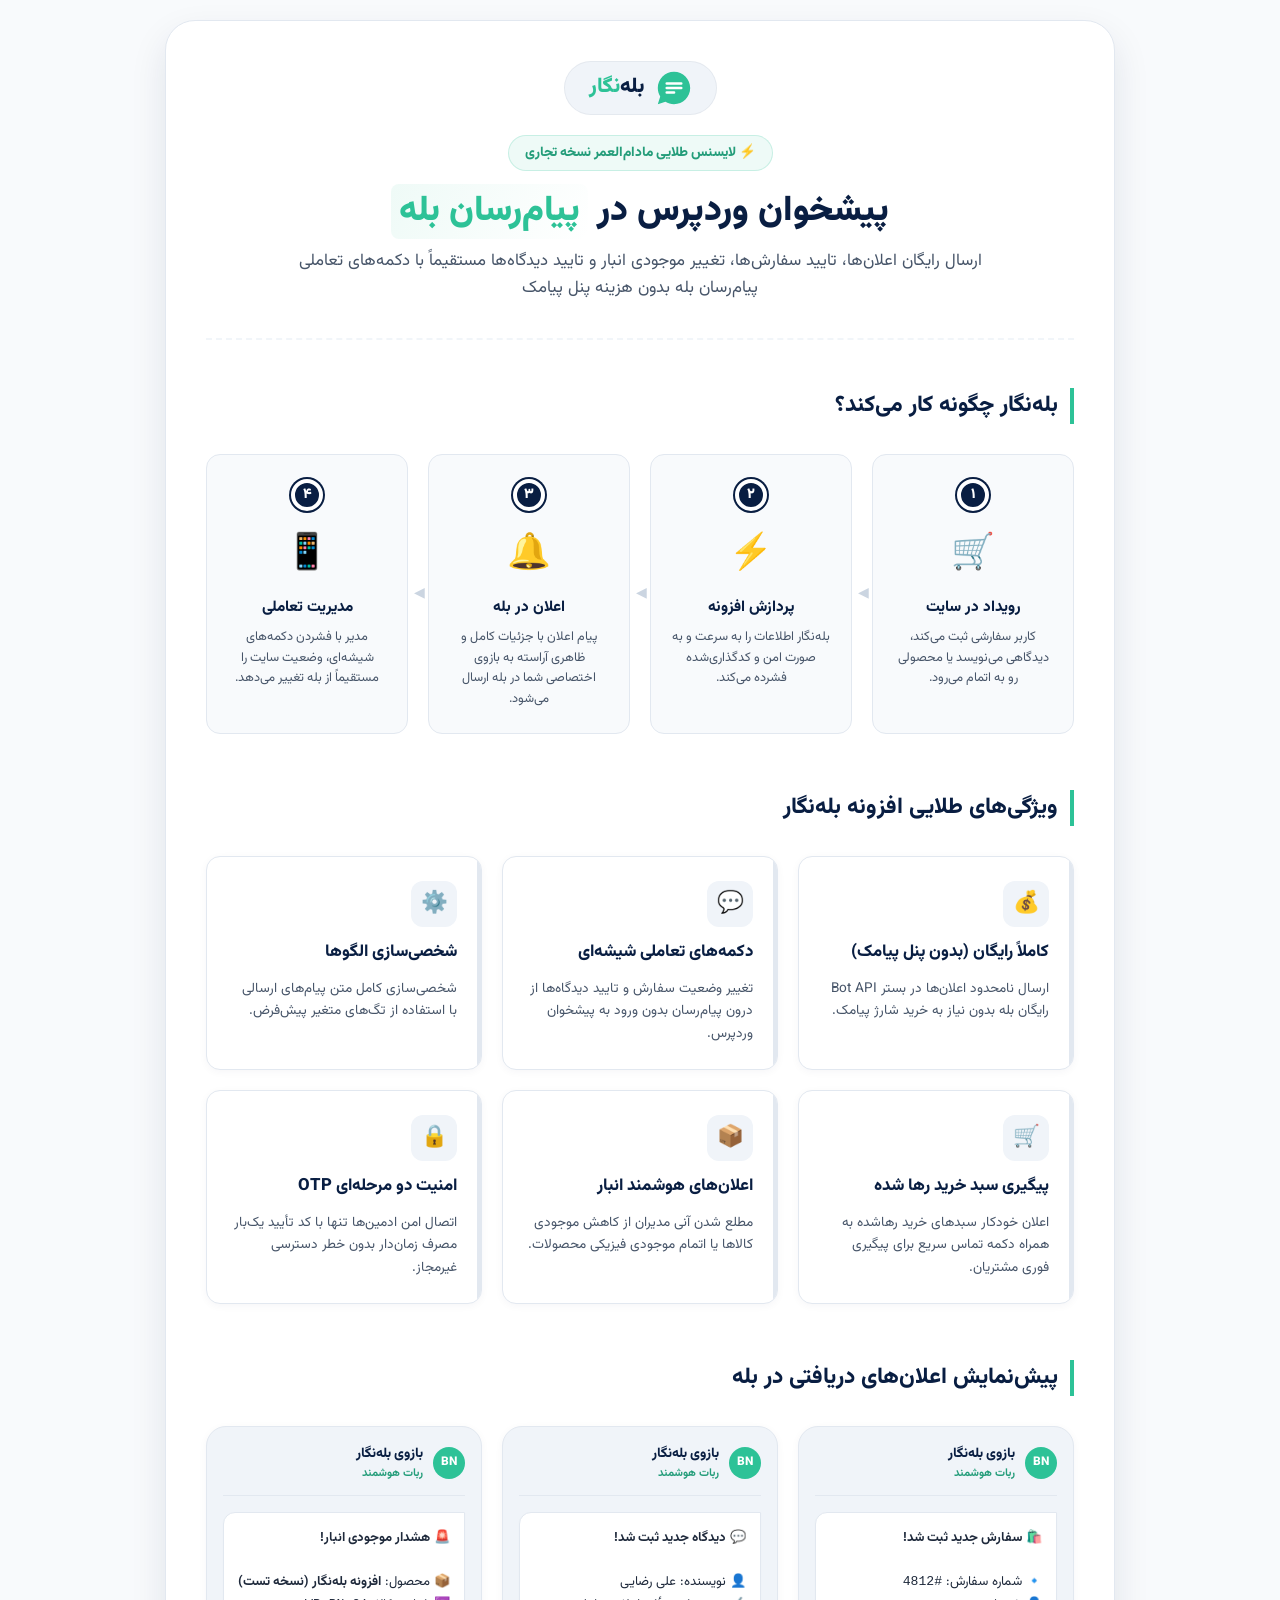
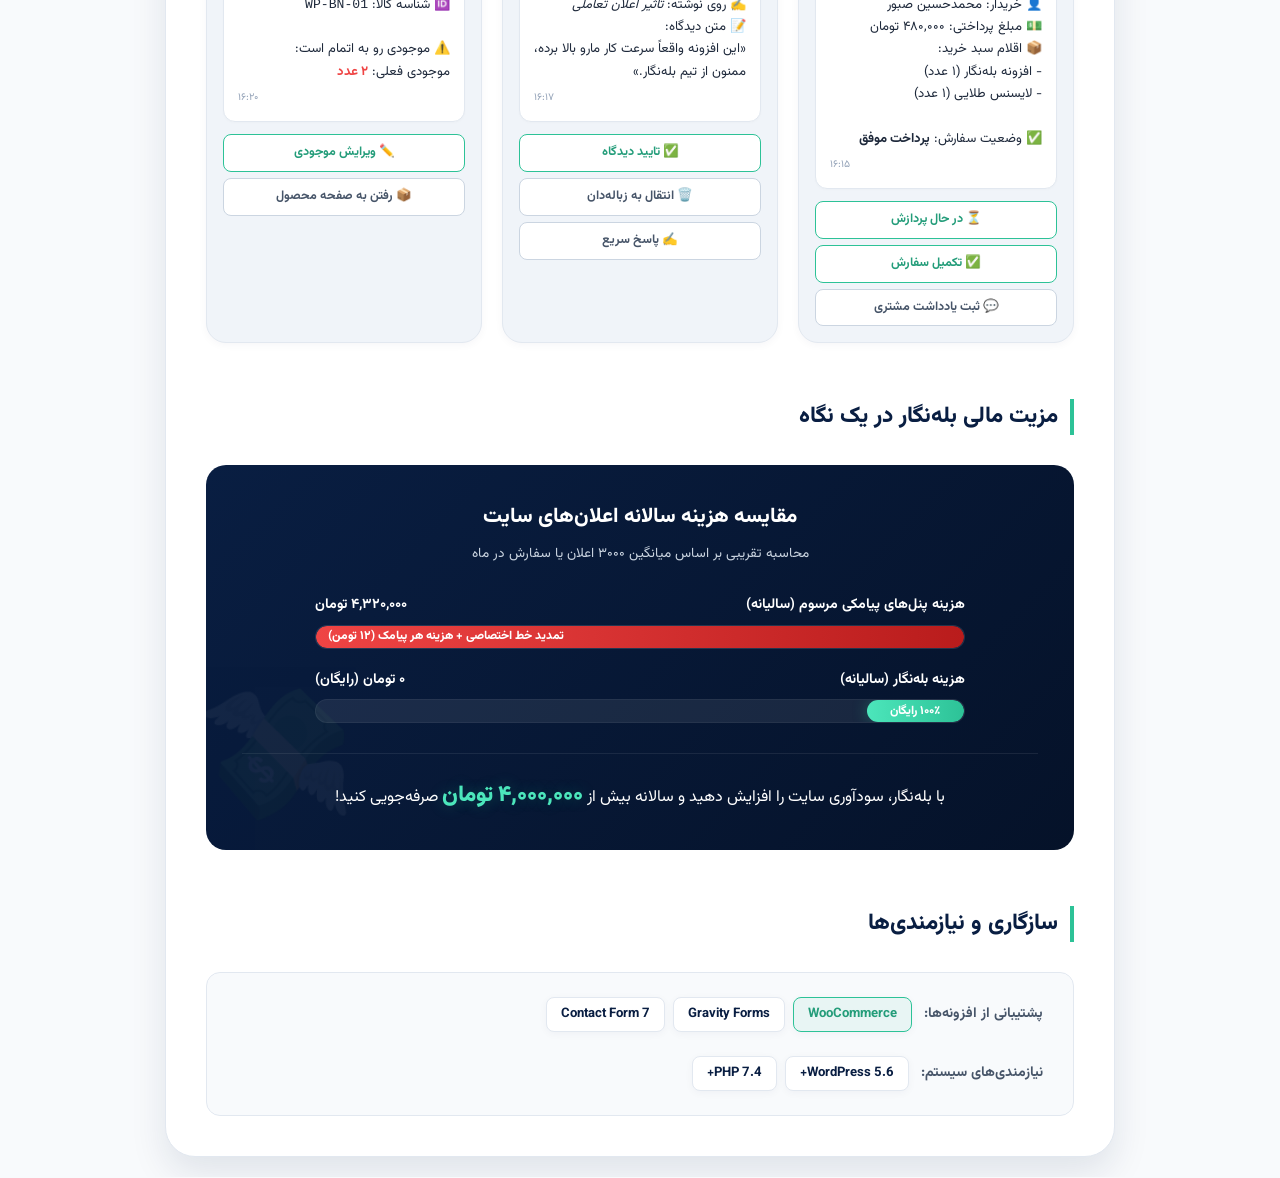
==== infographic.html @ 5a1cfa9d "feat: add self-contained infographic page for baleNegar product description" ====
<!DOCTYPE html>
<html lang="fa" dir="rtl">
<head>
  <meta charset="UTF-8">
  <meta name="viewport" content="width=device-width, initial-scale=1.0">
  <title>اینفوگرافیک بله‌نگار | افزونه مدیریت وردپرس در پیام‌رسان بله</title>
  <link href="https://fonts.googleapis.com/css2?family=Vazirmatn:wght@300;400;500;700;800;900&display=swap" rel="stylesheet">
  
  <style>
    /* --- DESIGN SYSTEM & TOKENS --- */
    :root {
      --bale-green: #2DC297;
      --bale-green-dark: #249d7a;
      --bale-green-light: #4ce6bb;
      --bale-green-bg: rgba(45, 194, 151, 0.08);
      --bale-green-glow: rgba(45, 194, 151, 0.35);
      --wp-navy: #091E42;
      --wp-navy-dark: #051229;
      --wp-navy-bg: #f0f4f9;
      --white: #ffffff;
      --gray-50: #f8fafc;
      --gray-100: #f1f5f9;
      --gray-200: #e2e8f0;
      --gray-300: #cbd5e1;
      --gray-600: #475569;
      --gray-800: #1e293b;
      
      --radius-sm: 8px;
      --radius-md: 14px;
      --radius-lg: 20px;
      --radius-xl: 30px;
      
      --shadow-sm: 0 2px 8px rgba(9, 30, 66, 0.04);
      --shadow-md: 0 8px 24px rgba(9, 30, 66, 0.06);
      --shadow-lg: 0 16px 36px rgba(9, 30, 66, 0.1);
      
      --transition-normal: 0.25s ease;
    }

    /* --- GLOBAL STYLES --- */
    * {
      box-sizing: border-box;
      margin: 0;
      padding: 0;
    }

    body {
      font-family: 'Vazirmatn', sans-serif;
      background-color: var(--gray-50);
      color: var(--gray-800);
      line-height: 1.6;
      padding: 20px;
      direction: rtl;
    }

    .infographic-wrapper {
      max-width: 950px;
      margin: 0 auto;
      background-color: var(--white);
      border-radius: var(--radius-xl);
      border: 1px solid var(--gray-200);
      box-shadow: var(--shadow-lg);
      overflow: hidden;
      padding: 40px;
    }

    /* --- HEADER SECTION --- */
    .info-header {
      text-align: center;
      margin-bottom: 48px;
      border-bottom: 2px dashed var(--gray-100);
      padding-bottom: 36px;
      position: relative;
    }

    .logo-container {
      display: inline-flex;
      align-items: center;
      gap: 12px;
      background-color: var(--wp-navy-bg);
      padding: 8px 24px;
      border-radius: 100px;
      border: 1px solid rgba(9, 30, 66, 0.05);
      margin-bottom: 20px;
    }

    .logo-icon {
      width: 36px;
      height: 36px;
    }

    .logo-text {
      font-size: 1.3rem;
      font-weight: 900;
      color: var(--wp-navy);
    }

    .logo-text span {
      color: var(--bale-green);
    }

    .badge-capsule {
      display: inline-flex;
      align-items: center;
      gap: 6px;
      background: var(--bale-green-bg);
      border: 1px solid rgba(45, 194, 151, 0.2);
      color: var(--bale-green-dark);
      font-size: 0.85rem;
      font-weight: 800;
      padding: 6px 16px;
      border-radius: 100px;
      margin-bottom: 16px;
    }

    .info-title {
      font-size: 2.2rem;
      font-weight: 900;
      color: var(--wp-navy);
      line-height: 1.4;
      margin-bottom: 12px;
    }

    .info-title span {
      color: var(--bale-green);
      background: linear-gradient(120deg, var(--bale-green-bg) 0%, transparent 100%);
      padding: 0 8px;
      border-radius: 8px;
    }

    .info-subtitle {
      font-size: 1.05rem;
      color: var(--gray-600);
      max-width: 700px;
      margin: 0 auto;
    }

    /* --- SECTION GENERIC --- */
    .info-section {
      margin-bottom: 56px;
    }

    .section-headline {
      font-size: 1.4rem;
      font-weight: 800;
      color: var(--wp-navy);
      margin-bottom: 30px;
      display: flex;
      align-items: center;
      gap: 10px;
      border-right: 4px solid var(--bale-green);
      padding-right: 12px;
    }

    /* --- PROCESS FLOW TIMELINE --- */
    .flow-grid {
      display: grid;
      grid-template-columns: repeat(4, 1fr);
      gap: 20px;
      position: relative;
    }

    .flow-card {
      background: var(--gray-50);
      border: 1px solid var(--gray-200);
      border-radius: var(--radius-md);
      padding: 24px 20px;
      text-align: center;
      position: relative;
      transition: border-color var(--transition-normal);
    }

    .flow-card:hover {
      border-color: var(--bale-green);
    }

    .flow-num {
      width: 32px;
      height: 32px;
      border-radius: 50%;
      background-color: var(--wp-navy);
      color: var(--white);
      display: flex;
      align-items: center;
      justify-content: center;
      font-weight: 900;
      font-size: 0.9rem;
      margin: 0 auto 16px;
      border: 4px solid var(--white);
      box-shadow: 0 0 0 2px var(--wp-navy);
    }

    .flow-icon {
      font-size: 2.2rem;
      margin-bottom: 12px;
    }

    .flow-title {
      font-size: 0.95rem;
      font-weight: 800;
      color: var(--wp-navy);
      margin-bottom: 8px;
    }

    .flow-desc {
      font-size: 0.8rem;
      color: var(--gray-600);
      line-height: 1.6;
    }

    /* Arrow connecting flow cards on Desktop */
    .flow-card:not(:last-child)::after {
      content: '◀';
      position: absolute;
      top: 50%;
      left: -15px;
      transform: translateY(-50%);
      color: var(--gray-300);
      font-size: 0.9rem;
      z-index: 2;
    }

    /* --- FEATURES MATRIX --- */
    .features-grid {
      display: grid;
      grid-template-columns: repeat(3, 1fr);
      gap: 20px;
    }

    .feature-card {
      background: var(--white);
      border: 1px solid var(--gray-200);
      border-radius: var(--radius-md);
      padding: 24px;
      display: flex;
      flex-direction: column;
      gap: 12px;
      transition: all var(--transition-normal);
      position: relative;
      overflow: hidden;
      box-shadow: var(--shadow-sm);
    }

    .feature-card:hover {
      transform: translateY(-2px);
      box-shadow: var(--shadow-md);
      border-color: rgba(45, 194, 151, 0.4);
    }

    .feature-card::before {
      content: '';
      position: absolute;
      top: 0;
      right: 0;
      width: 4px;
      height: 100%;
      background-color: var(--gray-200);
      transition: background-color var(--transition-normal);
    }

    .feature-card:hover::before {
      background-color: var(--bale-green);
    }

    .feat-icon-box {
      width: 46px;
      height: 46px;
      border-radius: 12px;
      background-color: var(--wp-navy-bg);
      display: flex;
      align-items: center;
      justify-content: center;
      font-size: 1.35rem;
      color: var(--wp-navy);
      transition: all var(--transition-normal);
    }

    .feature-card:hover .feat-icon-box {
      background-color: var(--bale-green-bg);
      color: var(--bale-green-dark);
    }

    .feat-title {
      font-size: 1.05rem;
      font-weight: 800;
      color: var(--wp-navy);
    }

    .feat-desc {
      font-size: 0.85rem;
      color: var(--gray-600);
      line-height: 1.65;
    }

    /* --- STATIC BALE MOCKUPS --- */
    .mockups-grid {
      display: grid;
      grid-template-columns: repeat(3, 1fr);
      gap: 20px;
    }

    .mockup-container {
      background: var(--wp-navy-bg);
      border-radius: var(--radius-lg);
      border: 1px solid var(--gray-200);
      padding: 16px;
      display: flex;
      flex-direction: column;
      height: 100%;
      box-shadow: var(--shadow-sm);
    }

    .mockup-header {
      display: flex;
      align-items: center;
      gap: 10px;
      padding-bottom: 12px;
      border-bottom: 1px solid var(--gray-200);
      margin-bottom: 16px;
    }

    .mockup-avatar {
      width: 32px;
      height: 32px;
      border-radius: 50%;
      background-color: var(--bale-green);
      display: flex;
      align-items: center;
      justify-content: center;
      color: var(--white);
      font-weight: 800;
      font-size: 0.75rem;
    }

    .mockup-info {
      display: flex;
      flex-direction: column;
    }

    .mockup-name {
      font-size: 0.85rem;
      font-weight: 800;
      color: var(--wp-navy);
    }

    .mockup-status {
      font-size: 0.7rem;
      color: var(--bale-green-dark);
      font-weight: bold;
    }

    /* Bale Chat Bubble */
    .bale-bubble {
      background-color: var(--white);
      border-radius: 12px 0 12px 12px; /* RTL chat style: rounded left corners, sharp top-right corner */
      padding: 14px;
      font-size: 0.82rem;
      color: var(--gray-800);
      line-height: 1.7;
      border: 1px solid var(--gray-200);
      margin-bottom: 12px;
      position: relative;
      box-shadow: 0 1px 3px rgba(0,0,0,0.02);
    }

    /* Message metadata row */
    .bale-meta {
      display: block;
      text-align: left;
      font-size: 0.65rem;
      color: #94a3b8;
      margin-top: 6px;
    }

    /* Inline Keyboards (Action Buttons in Bale) */
    .bale-keyboard {
      display: flex;
      flex-direction: column;
      gap: 6px;
    }

    .bale-btn {
      background-color: var(--white);
      border: 1px solid var(--bale-green);
      color: var(--bale-green-dark);
      padding: 8px;
      border-radius: 8px;
      font-size: 0.78rem;
      font-weight: 700;
      text-align: center;
      cursor: default;
      display: flex;
      align-items: center;
      justify-content: center;
      gap: 6px;
      transition: background-color var(--transition-normal);
    }

    .bale-btn:hover {
      background-color: var(--bale-green-bg);
    }

    .bale-btn.secondary {
      border-color: var(--gray-300);
      color: var(--gray-600);
    }

    /* --- FINANCIAL COMPARISON --- */
    .comparison-container {
      background: linear-gradient(135deg, var(--wp-navy) 0%, var(--wp-navy-dark) 100%);
      border-radius: var(--radius-lg);
      padding: 36px;
      color: var(--white);
      position: relative;
      overflow: hidden;
    }

    .comparison-container::after {
      content: '💸';
      position: absolute;
      left: -10px;
      bottom: -20px;
      font-size: 8rem;
      opacity: 0.05;
      pointer-events: none;
    }

    .comp-intro {
      text-align: center;
      margin-bottom: 30px;
    }

    .comp-title {
      font-size: 1.3rem;
      font-weight: 800;
      color: var(--white);
      margin-bottom: 8px;
    }

    .comp-subtitle {
      font-size: 0.85rem;
      color: var(--gray-300);
    }

    .comp-bars {
      display: flex;
      flex-direction: column;
      gap: 20px;
      max-width: 650px;
      margin: 0 auto;
    }

    .comp-row {
      display: flex;
      flex-direction: column;
      gap: 8px;
    }

    .comp-label {
      display: flex;
      justify-content: space-between;
      font-size: 0.88rem;
      font-weight: 700;
    }

    .bar-bg {
      background: rgba(255, 255, 255, 0.08);
      height: 24px;
      border-radius: 12px;
      overflow: hidden;
      border: 1px solid rgba(255, 255, 255, 0.05);
    }

    .bar-fill {
      height: 100%;
      border-radius: 12px;
      display: flex;
      align-items: center;
      justify-content: flex-end;
      padding-left: 12px;
      font-size: 0.75rem;
      font-weight: 800;
      color: var(--white);
    }

    .bar-fill.red {
      background: linear-gradient(90deg, #ef4444 0%, #b91c1c 100%);
      width: 100%;
    }

    .bar-fill.green {
      background: linear-gradient(90deg, var(--bale-green-light) 0%, var(--bale-green) 100%);
      width: 15%; /* visual mockup */
      min-width: 90px;
      justify-content: center;
      padding-left: 0;
      box-shadow: 0 0 15px var(--bale-green-glow);
    }

    .comp-summary {
      text-align: center;
      margin-top: 30px;
      padding-top: 24px;
      border-top: 1px solid rgba(255, 255, 255, 0.08);
    }

    .comp-highlight {
      font-size: 1.4rem;
      font-weight: 900;
      color: var(--bale-green-light);
      text-shadow: 0 0 15px rgba(45, 194, 151, 0.3);
    }

    /* --- COMPATIBILITY & SPECS --- */
    .specs-flex {
      display: flex;
      justify-content: space-between;
      align-items: center;
      flex-wrap: wrap;
      gap: 24px;
      background-color: var(--gray-50);
      border: 1px solid var(--gray-200);
      border-radius: var(--radius-md);
      padding: 24px 30px;
    }

    .spec-group {
      display: flex;
      align-items: center;
      gap: 12px;
    }

    .spec-title-label {
      font-size: 0.88rem;
      color: var(--gray-600);
      font-weight: bold;
    }

    .badge-list {
      display: flex;
      gap: 8px;
      flex-wrap: wrap;
    }

    .spec-badge {
      background: var(--white);
      border: 1px solid var(--gray-200);
      color: var(--wp-navy);
      padding: 6px 14px;
      border-radius: 8px;
      font-size: 0.82rem;
      font-weight: 700;
      box-shadow: var(--shadow-sm);
    }

    .spec-badge.highlight {
      border-color: var(--bale-green);
      color: var(--bale-green-dark);
      background-color: var(--bale-green-bg);
    }

    /* --- RESPONSIVE MEDIA QUERIES --- */
    @media (max-width: 900px) {
      .features-grid {
        grid-template-columns: repeat(2, 1fr);
      }
      .mockups-grid {
        grid-template-columns: 1fr;
        max-width: 450px;
        margin: 0 auto;
      }
      .flow-grid {
        grid-template-columns: repeat(2, 1fr);
        gap: 30px 20px;
      }
      .flow-card:nth-child(2)::after {
        display: none;
      }
    }

    @media (max-width: 600px) {
      body {
        padding: 10px;
      }
      .infographic-wrapper {
        padding: 24px 16px;
      }
      .info-title {
        font-size: 1.6rem;
      }
      .features-grid {
        grid-template-columns: 1fr;
      }
      .flow-grid {
        grid-template-columns: 1fr;
      }
      .flow-card::after {
        display: none !important;
      }
      .flow-card {
        padding: 20px;
      }
      .specs-flex {
        flex-direction: column;
        align-items: flex-start;
        gap: 16px;
        padding: 20px;
      }
    }
  </style>
</head>
<body>

  <div class="infographic-wrapper">
    
    <!-- --- HEADER --- -->
    <header class="info-header">
      <div class="logo-container">
        <svg class="logo-icon" viewBox="0 0 40 40" fill="none" xmlns="http://www.w3.org/2000/svg">
          <!-- Bale Bubble Base -->
          <path d="M20 38C29.9411 38 38 29.9411 38 20C38 10.0589 29.9411 2 20 2C10.0589 2 2 10.0589 2 20C2 23.4799 2.98393 26.7299 4.69315 29.5L2 38L10.5 35.3068C13.2701 37.0161 16.5201 38 20 38Z" fill="#2DC297"/>
          <!-- Inner Chat bubble line + W (WordPress symbol styling) -->
          <path d="M12 15H28M12 20H28M12 25H20" stroke="white" stroke-width="3" stroke-linecap="round"/>
        </svg>
        <span class="logo-text">بله‌<span>نگار</span></span>
      </div>
      <br>
      <div class="badge-capsule">⚡ لایسنس طلایی مادام‌العمر نسخه تجاری</div>
      <h1 class="info-title">پیشخوان وردپرس در <span>پیام‌رسان بله</span></h1>
      <p class="info-subtitle">
        ارسال رایگان اعلان‌ها، تایید سفارش‌ها، تغییر موجودی انبار و تایید دیدگاه‌ها مستقیماً با دکمه‌های تعاملی پیام‌رسان بله بدون هزینه پنل پیامک
      </p>
    </header>

    <!-- --- PROCESS FLOW --- -->
    <section class="info-section">
      <h2 class="section-headline">بله‌نگار چگونه کار می‌کند؟</h2>
      <div class="flow-grid">
        
        <div class="flow-card">
          <div class="flow-num">۱</div>
          <div class="flow-icon">🛒</div>
          <h3 class="flow-title">رویداد در سایت</h3>
          <p class="flow-desc">کاربر سفارشی ثبت می‌کند، دیدگاهی می‌نویسد یا محصولی رو به اتمام می‌رود.</p>
        </div>

        <div class="flow-card">
          <div class="flow-num">۲</div>
          <div class="flow-icon">⚡</div>
          <h3 class="flow-title">پردازش افزونه</h3>
          <p class="flow-desc">بله‌نگار اطلاعات را به سرعت و به صورت امن و کدگذاری‌شده فشرده می‌کند.</p>
        </div>

        <div class="flow-card">
          <div class="flow-num">۳</div>
          <div class="flow-icon">🔔</div>
          <h3 class="flow-title">اعلان در بله</h3>
          <p class="flow-desc">پیام اعلان با جزئیات کامل و ظاهری آراسته به بازوی اختصاصی شما در بله ارسال می‌شود.</p>
        </div>

        <div class="flow-card">
          <div class="flow-num">۴</div>
          <div class="flow-icon">📱</div>
          <h3 class="flow-title">مدیریت تعاملی</h3>
          <p class="flow-desc">مدیر با فشردن دکمه‌های شیشه‌ای، وضعیت سایت را مستقیماً از بله تغییر می‌دهد.</p>
        </div>

      </div>
    </section>

    <!-- --- FEATURE MATRIX --- -->
    <section class="info-section">
      <h2 class="section-headline">ویژگی‌های طلایی افزونه بله‌نگار</h2>
      <div class="features-grid">
        
        <div class="feature-card">
          <div class="feat-icon-box">💰</div>
          <h3 class="feat-title">کاملاً رایگان (بدون پنل پیامک)</h3>
          <p class="feat-desc">ارسال نامحدود اعلان‌ها در بستر Bot API رایگان بله بدون نیاز به خرید شارژ پیامک.</p>
        </div>

        <div class="feature-card">
          <div class="feat-icon-box">💬</div>
          <h3 class="feat-title">دکمه‌های تعاملی شیشه‌ای</h3>
          <p class="feat-desc">تغییر وضعیت سفارش و تایید دیدگاه‌ها از درون پیام‌رسان بدون ورود به پیشخوان وردپرس.</p>
        </div>

        <div class="feature-card">
          <div class="feat-icon-box">⚙️</div>
          <h3 class="feat-title">شخصی‌سازی الگوها</h3>
          <p class="feat-desc">شخصی‌سازی کامل متن پیام‌های ارسالی با استفاده از تگ‌های متغیر پیش‌فرض.</p>
        </div>

        <div class="feature-card">
          <div class="feat-icon-box">🛒</div>
          <h3 class="feat-title">پیگیری سبد خرید رها شده</h3>
          <p class="feat-desc">اعلان خودکار سبدهای خرید رهاشده به همراه دکمه تماس سریع برای پیگیری فوری مشتریان.</p>
        </div>

        <div class="feature-card">
          <div class="feat-icon-box">📦</div>
          <h3 class="feat-title">اعلان‌های هوشمند انبار</h3>
          <p class="feat-desc">مطلع شدن آنی مدیران از کاهش موجودی کالاها یا اتمام موجودی فیزیکی محصولات.</p>
        </div>

        <div class="feature-card">
          <div class="feat-icon-box">🔒</div>
          <h3 class="feat-title">امنیت دو مرحله‌ای OTP</h3>
          <p class="feat-desc">اتصال امن ادمین‌ها تنها با کد تأیید یک‌بار مصرف زمان‌دار بدون خطر دسترسی غیرمجاز.</p>
        </div>

      </div>
    </section>

    <!-- --- STATIC BALE MOCKUPS --- -->
    <section class="info-section">
      <h2 class="section-headline">پیش‌نمایش اعلان‌های دریافتی در بله</h2>
      <div class="mockups-grid">
        
        <!-- Mockup 1: Orders -->
        <div class="mockup-container">
          <div class="mockup-header">
            <div class="mockup-avatar">BN</div>
            <div class="mockup-info">
              <span class="mockup-name">بازوی بله‌نگار</span>
              <span class="mockup-status">ربات هوشمند</span>
            </div>
          </div>
          
          <div class="bale-bubble">
            🛍️ <b>سفارش جدید ثبت شد!</b><br><br>
            🔹 شماره سفارش: <code>#4812</code><br>
            👤 خریدار: محمدحسین صبور<br>
            💵 مبلغ پرداختی: ۴۸۰,۰۰۰ تومان<br>
            📦 اقلام سبد خرید:<br>
            - افزونه بله‌نگار (۱ عدد)<br>
            - لایسنس طلایی (۱ عدد)<br><br>
            ✅ وضعیت سفارش: <b>پرداخت موفق</b>
            <span class="bale-meta">۱۶:۱۵</span>
          </div>

          <div class="bale-keyboard">
            <div class="bale-btn">⏳ در حال پردازش</div>
            <div class="bale-btn">✅ تکمیل سفارش</div>
            <div class="bale-btn secondary">💬 ثبت یادداشت مشتری</div>
          </div>
        </div>

        <!-- Mockup 2: Comments -->
        <div class="mockup-container">
          <div class="mockup-header">
            <div class="mockup-avatar">BN</div>
            <div class="mockup-info">
              <span class="mockup-name">بازوی بله‌نگار</span>
              <span class="mockup-status">ربات هوشمند</span>
            </div>
          </div>
          
          <div class="bale-bubble">
            💬 <b>دیدگاه جدید ثبت شد!</b><br><br>
            👤 نویسنده: علی رضایی<br>
            ✍️ روی نوشته: <i>تأثیر اعلان تعاملی</i><br>
            📝 متن دیدگاه:<br>
            «این افزونه واقعاً سرعت کار مارو بالا برده، ممنون از تیم بله‌نگار.»
            <span class="bale-meta">۱۶:۱۷</span>
          </div>

          <div class="bale-keyboard">
            <div class="bale-btn">✅ تایید دیدگاه</div>
            <div class="bale-btn secondary">🗑️ انتقال به زباله‌دان</div>
            <div class="bale-btn secondary">✍️ پاسخ سریع</div>
          </div>
        </div>

        <!-- Mockup 3: Inventory Warnings -->
        <div class="mockup-container">
          <div class="mockup-header">
            <div class="mockup-avatar">BN</div>
            <div class="mockup-info">
              <span class="mockup-name">بازوی بله‌نگار</span>
              <span class="mockup-status">ربات هوشمند</span>
            </div>
          </div>
          
          <div class="bale-bubble">
            🚨 <b>هشدار موجودی انبار!</b><br><br>
            📦 محصول: <b>افزونه بله‌نگار (نسخه تست)</b><br>
            🆔 شناسه کالا: <code>WP-BN-01</code><br><br>
            ⚠️ موجودی رو به اتمام است:<br>
            موجودی فعلی: <span style="color:#ef4444; font-weight:bold;">۲ عدد</span>
            <span class="bale-meta">۱۶:۲۰</span>
          </div>

          <div class="bale-keyboard">
            <div class="bale-btn">✏️ ویرایش موجودی</div>
            <div class="bale-btn secondary">📦 رفتن به صفحه محصول</div>
          </div>
        </div>

      </div>
    </section>

    <!-- --- FINANCIAL SAVINGS --- -->
    <section class="info-section">
      <h2 class="section-headline">مزیت مالی بله‌نگار در یک نگاه</h2>
      <div class="comparison-container">
        <div class="comp-intro">
          <h3 class="comp-title">مقایسه هزینه سالانه اعلان‌های سایت</h3>
          <p class="comp-subtitle">محاسبه تقریبی بر اساس میانگین ۳۰۰۰ اعلان یا سفارش در ماه</p>
        </div>
        
        <div class="comp-bars">
          
          <div class="comp-row">
            <div class="comp-label">
              <span>هزینه پنل‌های پیامکی مرسوم (سالیانه)</span>
              <span>۴,۳۲۰,۰۰۰ تومان</span>
            </div>
            <div class="bar-bg">
              <div class="bar-fill red">تمدید خط اختصاصی + هزینه هر پیامک (۱۲ تومن)</div>
            </div>
          </div>

          <div class="comp-row">
            <div class="comp-label">
              <span>هزینه بله‌نگار (سالیانه)</span>
              <span>۰ تومان (رایگان)</span>
            </div>
            <div class="bar-bg">
              <div class="bar-fill green">۱۰۰٪ رایگان</div>
            </div>
          </div>

        </div>

        <div class="comp-summary">
          <p>با بله‌نگار، سودآوری سایت را افزایش دهید و سالانه بیش از <span class="comp-highlight">۴,۰۰۰,۰۰۰ تومان</span> صرفه‌جویی کنید!</p>
        </div>
      </div>
    </section>

    <!-- --- COMPATIBILITY --- -->
    <section class="info-section" style="margin-bottom: 0;">
      <h2 class="section-headline">سازگاری و نیازمندی‌ها</h2>
      <div class="specs-flex">
        
        <div class="spec-group">
          <span class="spec-title-label">پشتیبانی از افزونه‌ها:</span>
          <div class="badge-list">
            <span class="spec-badge highlight">WooCommerce</span>
            <span class="spec-badge">Gravity Forms</span>
            <span class="spec-badge">Contact Form 7</span>
          </div>
        </div>

        <div class="spec-group">
          <span class="spec-title-label">نیازمندی‌های سیستم:</span>
          <div class="badge-list">
            <span class="spec-badge">WordPress 5.6+</span>
            <span class="spec-badge">PHP 7.4+</span>
          </div>
        </div>

      </div>
    </section>

  </div>

</body>
</html>
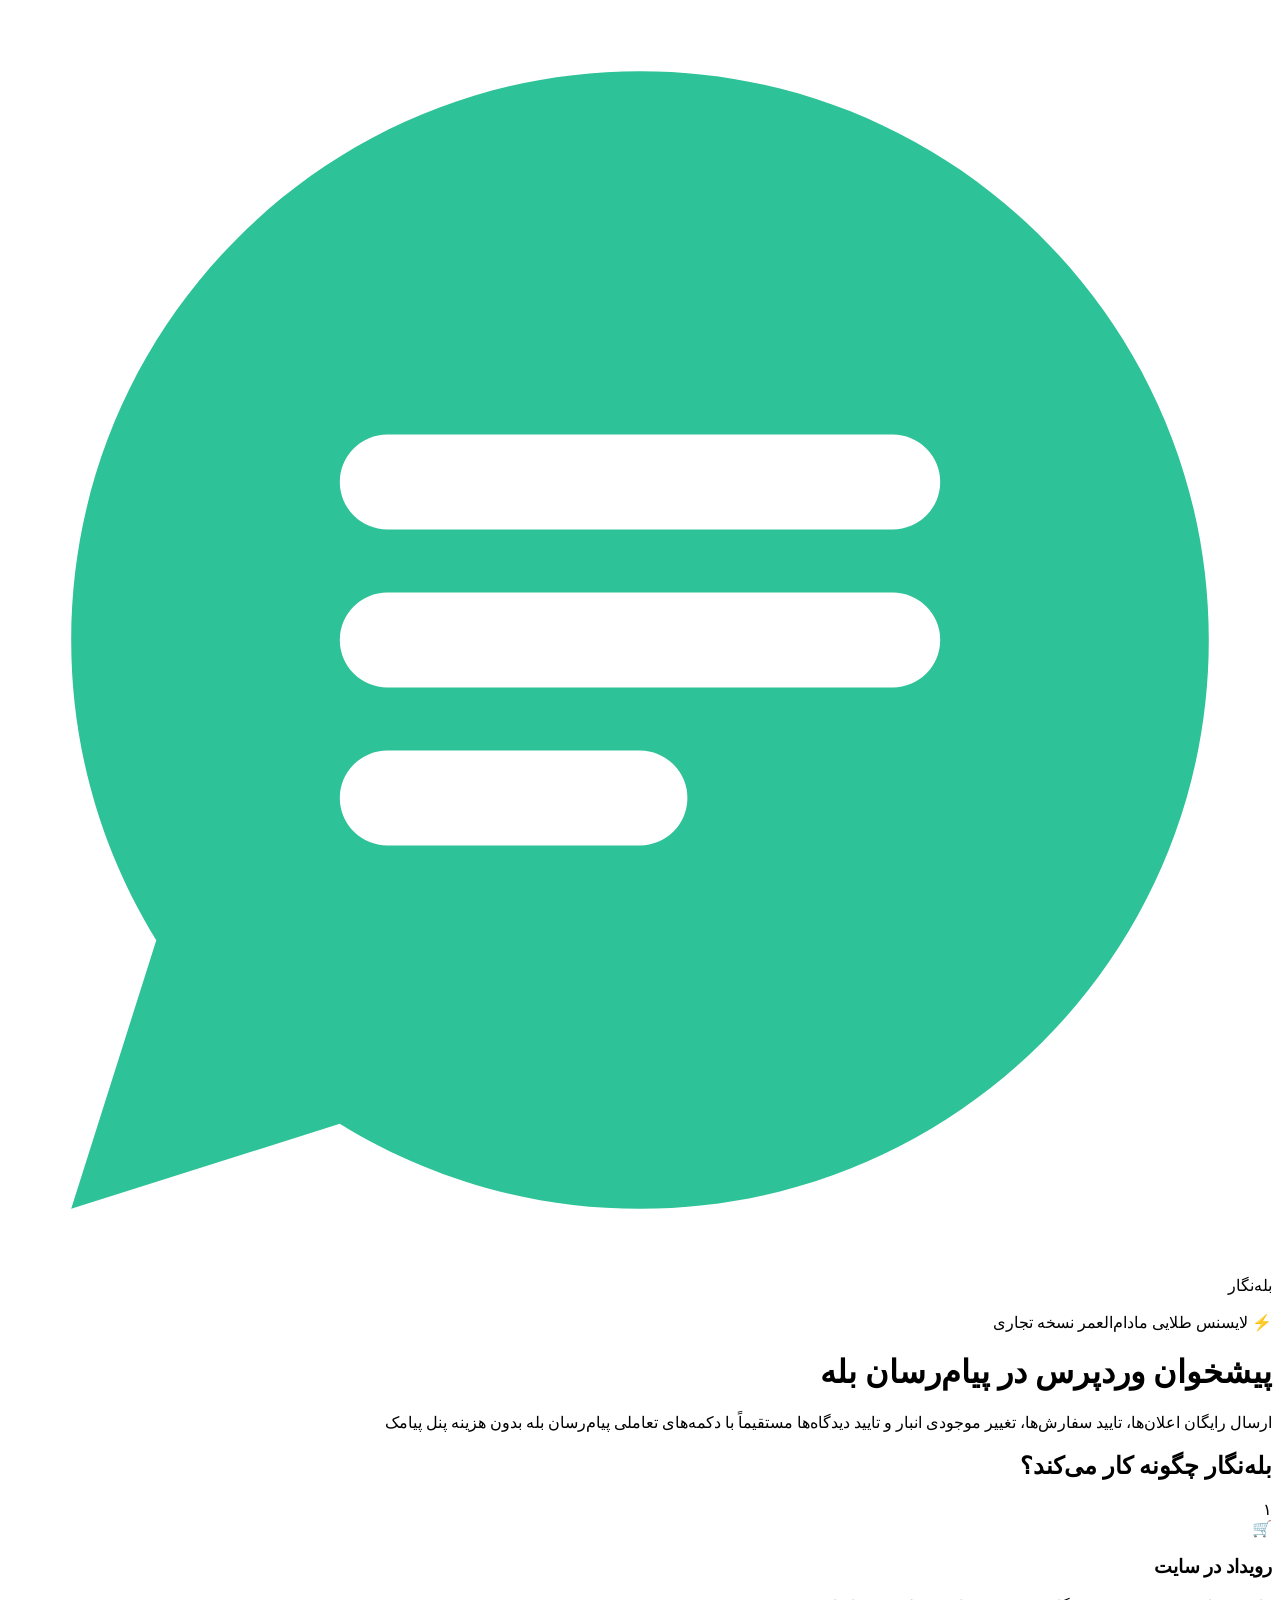
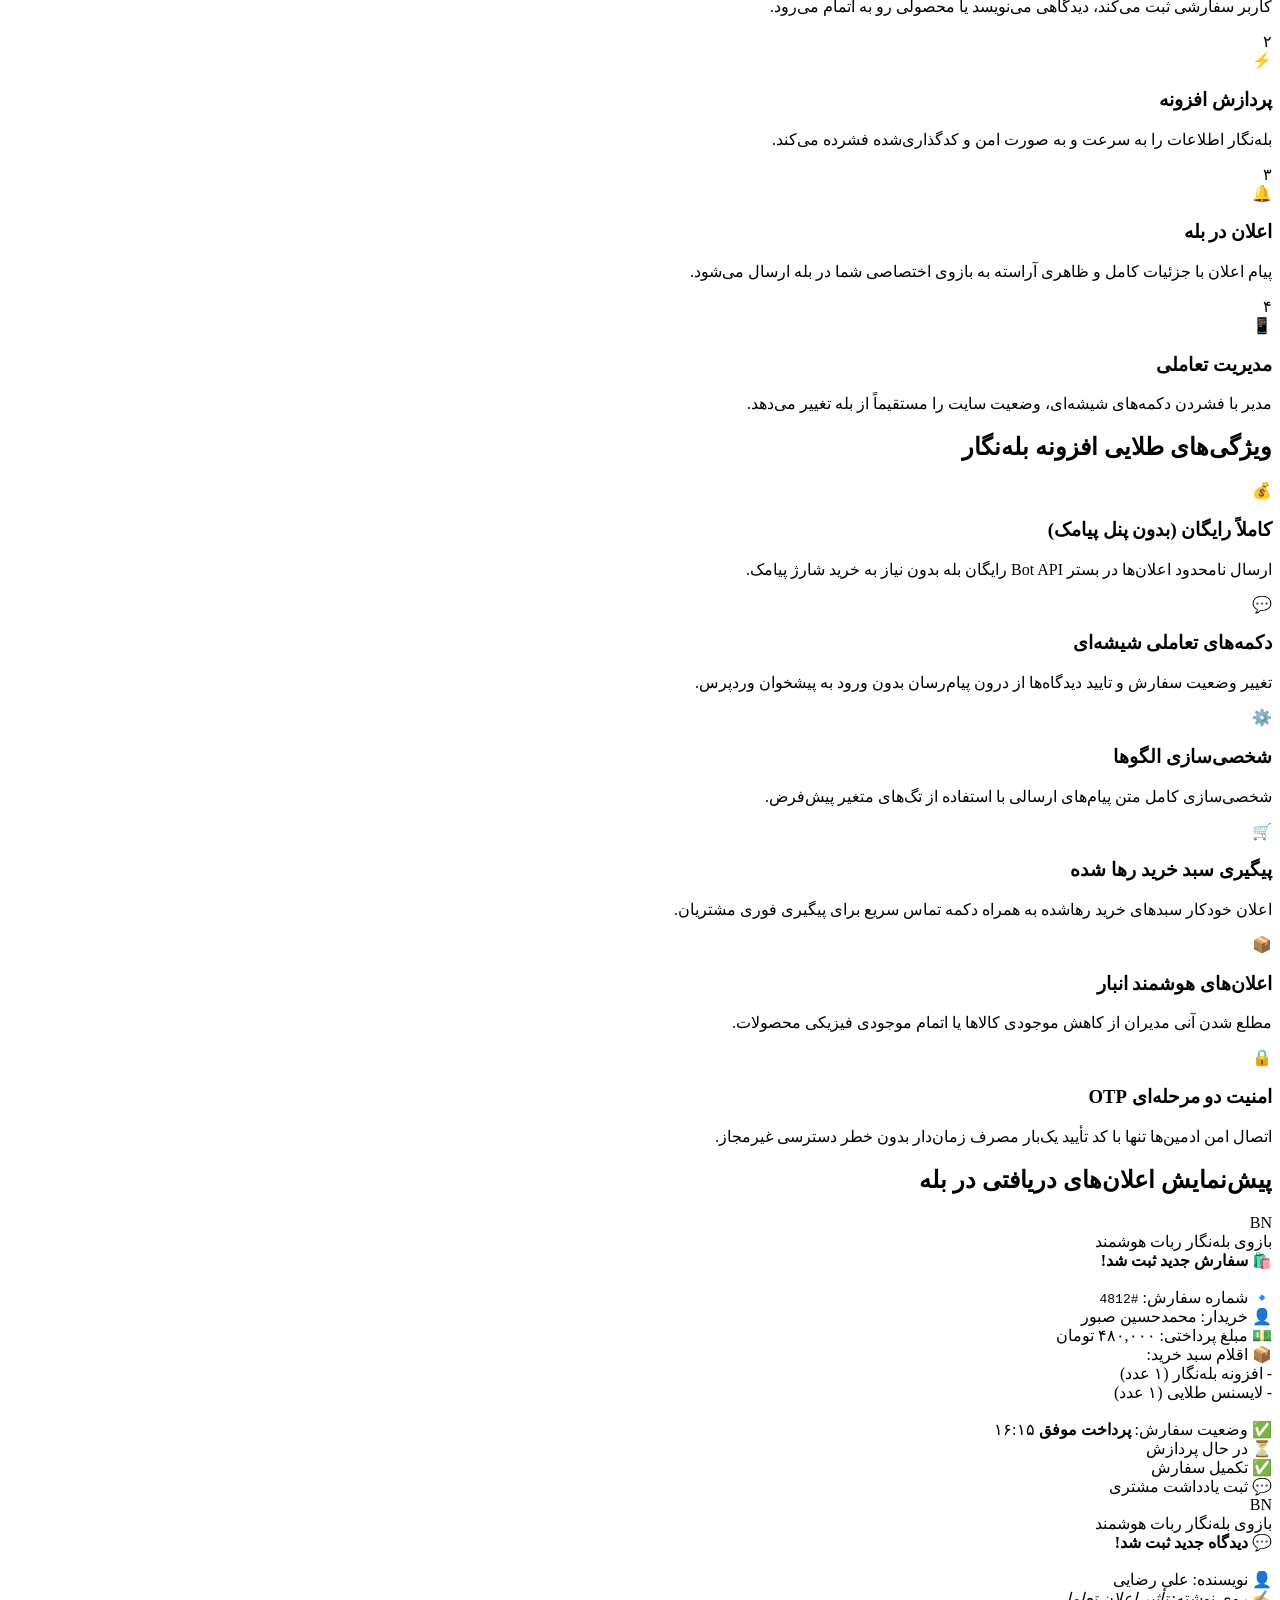
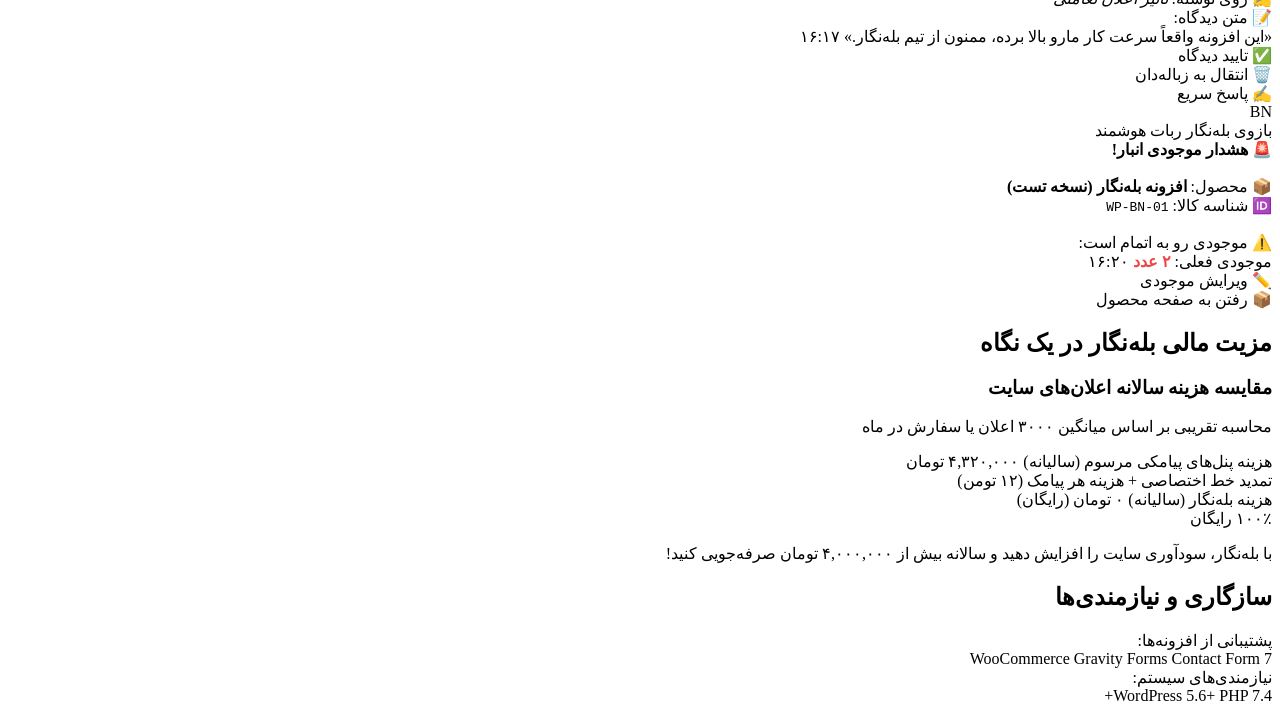
==== commit 4b4cbf28: "style: redesign infographic section for a modern, premium look" ====
--- a/infographic.html
+++ b/infographic.html
@@ -4,37 +4,43 @@
   <meta charset="UTF-8">
   <meta name="viewport" content="width=device-width, initial-scale=1.0">
   <title>اینفوگرافیک بله‌نگار | افزونه مدیریت وردپرس در پیام‌رسان بله</title>
-  <link href="https://fonts.googleapis.com/css2?family=Vazirmatn:wght@300;400;500;700;800;900&display=swap" rel="stylesheet">
-  
-  <style>
+  <link href="https://fonts.googleapis.com/css2?family=Vazirmatn:wght@300;40  <style>
     /* --- DESIGN SYSTEM & TOKENS --- */
     :root {
       --bale-green: #2DC297;
-      --bale-green-dark: #249d7a;
-      --bale-green-light: #4ce6bb;
+      --bale-green-dark: #1b9e76;
+      --bale-green-light: #44dbb1;
       --bale-green-bg: rgba(45, 194, 151, 0.08);
-      --bale-green-glow: rgba(45, 194, 151, 0.35);
+      --bale-green-glow: rgba(45, 194, 151, 0.25);
+      
       --wp-navy: #091E42;
       --wp-navy-dark: #051229;
-      --wp-navy-bg: #f0f4f9;
+      --wp-navy-bg: #f4f6fc;
+      
+      --neutral-50: #f8fafc;
+      --neutral-100: #f1f5f9;
+      --neutral-200: #e2e8f0;
+      --neutral-300: #cbd5e1;
+      --neutral-400: #94a3b8;
+      --neutral-600: #475569;
+      --neutral-700: #334155;
+      --neutral-800: #1e293b;
+      --neutral-900: #0f172a;
+      
       --white: #ffffff;
-      --gray-50: #f8fafc;
-      --gray-100: #f1f5f9;
-      --gray-200: #e2e8f0;
-      --gray-300: #cbd5e1;
-      --gray-600: #475569;
-      --gray-800: #1e293b;
       
       --radius-sm: 8px;
-      --radius-md: 14px;
-      --radius-lg: 20px;
-      --radius-xl: 30px;
+      --radius-md: 16px;
+      --radius-lg: 24px;
+      --radius-xl: 36px;
       
-      --shadow-sm: 0 2px 8px rgba(9, 30, 66, 0.04);
-      --shadow-md: 0 8px 24px rgba(9, 30, 66, 0.06);
-      --shadow-lg: 0 16px 36px rgba(9, 30, 66, 0.1);
+      --shadow-sm: 0 4px 12px rgba(9, 30, 66, 0.03);
+      --shadow-md: 0 12px 32px rgba(9, 30, 66, 0.06);
+      --shadow-lg: 0 24px 64px rgba(9, 30, 66, 0.12);
       
-      --transition-normal: 0.25s ease;
+      --transition-fast: 0.2s cubic-bezier(0.4, 0, 0.2, 1);
+      --transition-normal: 0.3s cubic-bezier(0.4, 0, 0.2, 1);
+      --transition-slow: 0.5s cubic-bezier(0.4, 0, 0.2, 1);
     }
 
     /* --- GLOBAL STYLES --- */
@@ -46,11 +52,14 @@
 
     body {
       font-family: 'Vazirmatn', sans-serif;
-      background-color: var(--gray-50);
-      color: var(--gray-800);
-      line-height: 1.6;
-      padding: 20px;
+      background-color: #f6f8fb;
+      background-image: radial-gradient(at 0% 0%, rgba(45, 194, 151, 0.04) 0px, transparent 50%),
+                        radial-gradient(at 100% 100%, rgba(9, 30, 66, 0.02) 0px, transparent 50%);
+      color: var(--neutral-800);
+      line-height: 1.7;
+      padding: 40px 20px;
       direction: rtl;
+      min-height: 100vh;
     }
 
     .infographic-wrapper {
@@ -58,18 +67,29 @@
       margin: 0 auto;
       background-color: var(--white);
       border-radius: var(--radius-xl);
-      border: 1px solid var(--gray-200);
+      border: 1px solid rgba(9, 30, 66, 0.06);
       box-shadow: var(--shadow-lg);
       overflow: hidden;
-      padding: 40px;
+      padding: 60px 50px;
+      position: relative;
+    }
+
+    .infographic-wrapper::after {
+      content: '';
+      position: absolute;
+      top: 0;
+      left: 0;
+      width: 100%;
+      height: 6px;
+      background: linear-gradient(90deg, var(--bale-green) 0%, var(--bale-green-light) 100%);
     }
 
     /* --- HEADER SECTION --- */
     .info-header {
       text-align: center;
-      margin-bottom: 48px;
-      border-bottom: 2px dashed var(--gray-100);
-      padding-bottom: 36px;
+      margin-bottom: 56px;
+      border-bottom: 1px solid var(--neutral-200);
+      padding-bottom: 48px;
       position: relative;
     }
 
@@ -77,20 +97,32 @@
       display: inline-flex;
       align-items: center;
       gap: 12px;
-      background-color: var(--wp-navy-bg);
-      padding: 8px 24px;
+      background-color: var(--neutral-100);
+      padding: 10px 28px;
       border-radius: 100px;
       border: 1px solid rgba(9, 30, 66, 0.05);
-      margin-bottom: 20px;
+      margin-bottom: 24px;
+      transition: all var(--transition-normal);
+    }
+
+    .logo-container:hover {
+      transform: translateY(-2px);
+      background-color: var(--bale-green-bg);
+      border-color: rgba(45, 194, 151, 0.2);
     }
 
     .logo-icon {
-      width: 36px;
-      height: 36px;
+      width: 38px;
+      height: 38px;
+      transition: transform var(--transition-normal);
+    }
+
+    .logo-container:hover .logo-icon {
+      transform: rotate(10deg) scale(1.1);
     }
 
     .logo-text {
-      font-size: 1.3rem;
+      font-size: 1.4rem;
       font-weight: 900;
       color: var(--wp-navy);
     }
@@ -102,149 +134,200 @@
     .badge-capsule {
       display: inline-flex;
       align-items: center;
-      gap: 6px;
-      background: var(--bale-green-bg);
+      gap: 8px;
+      background: linear-gradient(135deg, rgba(45, 194, 151, 0.1) 0%, rgba(45, 194, 151, 0.03) 100%);
       border: 1px solid rgba(45, 194, 151, 0.2);
       color: var(--bale-green-dark);
-      font-size: 0.85rem;
+      font-size: 0.88rem;
       font-weight: 800;
-      padding: 6px 16px;
+      padding: 8px 20px;
       border-radius: 100px;
-      margin-bottom: 16px;
+      margin-bottom: 20px;
+      box-shadow: 0 2px 10px rgba(45, 194, 151, 0.05);
+      position: relative;
+    }
+
+    .badge-capsule::before {
+      content: '';
+      width: 8px;
+      height: 8px;
+      background-color: var(--bale-green);
+      border-radius: 50%;
+      display: inline-block;
+      box-shadow: 0 0 8px var(--bale-green);
+      animation: pulse-dot 1.5s infinite;
+    }
+
+    @keyframes pulse-dot {
+      0% { transform: scale(0.9); opacity: 0.6; }
+      50% { transform: scale(1.2); opacity: 1; }
+      100% { transform: scale(0.9); opacity: 0.6; }
     }
 
     .info-title {
-      font-size: 2.2rem;
+      font-size: 2.4rem;
       font-weight: 900;
       color: var(--wp-navy);
-      line-height: 1.4;
-      margin-bottom: 12px;
+      line-height: 1.35;
+      margin-bottom: 16px;
+      background: linear-gradient(135deg, var(--wp-navy) 40%, var(--wp-navy-dark) 100%);
+      -webkit-background-clip: text;
+      -webkit-text-fill-color: transparent;
     }
 
     .info-title span {
       color: var(--bale-green);
+      -webkit-text-fill-color: var(--bale-green);
+      font-weight: 950;
       background: linear-gradient(120deg, var(--bale-green-bg) 0%, transparent 100%);
-      padding: 0 8px;
-      border-radius: 8px;
+      padding: 0 10px;
+      border-radius: 10px;
+      display: inline-block;
     }
 
     .info-subtitle {
-      font-size: 1.05rem;
-      color: var(--gray-600);
-      max-width: 700px;
+      font-size: 1.1rem;
+      color: var(--neutral-600);
+      max-width: 720px;
       margin: 0 auto;
+      line-height: 1.8;
     }
 
     /* --- SECTION GENERIC --- */
     .info-section {
-      margin-bottom: 56px;
+      margin-bottom: 64px;
     }
 
     .section-headline {
-      font-size: 1.4rem;
-      font-weight: 800;
+      font-size: 1.5rem;
+      font-weight: 850;
       color: var(--wp-navy);
-      margin-bottom: 30px;
+      margin-bottom: 36px;
+      position: relative;
+      padding-right: 20px;
       display: flex;
       align-items: center;
-      gap: 10px;
-      border-right: 4px solid var(--bale-green);
-      padding-right: 12px;
+      gap: 12px;
+    }
+
+    .section-headline::before {
+      content: '';
+      position: absolute;
+      right: 0;
+      top: 50%;
+      transform: translateY(-50%);
+      width: 6px;
+      height: 24px;
+      background: linear-gradient(180deg, var(--bale-green-light) 0%, var(--bale-green) 100%);
+      border-radius: 4px;
+      box-shadow: 0 2px 6px rgba(45, 194, 151, 0.3);
     }
 
     /* --- PROCESS FLOW TIMELINE --- */
     .flow-grid {
       display: grid;
       grid-template-columns: repeat(4, 1fr);
-      gap: 20px;
+      gap: 24px;
       position: relative;
     }
 
+    .flow-grid::before {
+      content: '';
+      position: absolute;
+      top: 48px;
+      left: 12.5%;
+      right: 12.5%;
+      height: 2px;
+      background-image: linear-gradient(to left, var(--neutral-200) 50%, rgba(255,255,255,0) 0%);
+      background-position: bottom;
+      background-size: 10px 2px;
+      background-repeat: repeat-x;
+      z-index: 0;
+    }
+
     .flow-card {
-      background: var(--gray-50);
-      border: 1px solid var(--gray-200);
-      border-radius: var(--radius-md);
-      padding: 24px 20px;
+      background: var(--white);
+      border: 1px solid var(--neutral-200);
+      border-radius: var(--radius-lg);
+      padding: 32px 20px;
       text-align: center;
       position: relative;
-      transition: border-color var(--transition-normal);
+      z-index: 1;
+      transition: all var(--transition-normal);
+      box-shadow: var(--shadow-sm);
     }
 
     .flow-card:hover {
       border-color: var(--bale-green);
+      transform: translateY(-8px);
+      box-shadow: 0 16px 36px rgba(45, 194, 151, 0.08), 0 0 0 1px rgba(45, 194, 151, 0.1);
     }
 
     .flow-num {
-      width: 32px;
-      height: 32px;
+      width: 36px;
+      height: 36px;
       border-radius: 50%;
-      background-color: var(--wp-navy);
+      background: linear-gradient(135deg, var(--wp-navy) 0%, var(--wp-navy-dark) 100%);
       color: var(--white);
       display: flex;
       align-items: center;
       justify-content: center;
-      font-weight: 900;
-      font-size: 0.9rem;
-      margin: 0 auto 16px;
+      font-weight: 800;
+      font-size: 0.95rem;
+      margin: 0 auto 20px;
       border: 4px solid var(--white);
       box-shadow: 0 0 0 2px var(--wp-navy);
+      transition: all var(--transition-normal);
+    }
+
+    .flow-card:hover .flow-num {
+      background: linear-gradient(135deg, var(--bale-green-light) 0%, var(--bale-green) 100%);
+      box-shadow: 0 0 0 2px var(--bale-green), 0 0 12px var(--bale-green-glow);
     }
 
     .flow-icon {
-      font-size: 2.2rem;
-      margin-bottom: 12px;
+      font-size: 2.5rem;
+      margin-bottom: 16px;
+      display: inline-block;
+      transition: transform var(--transition-normal);
+    }
+
+    .flow-card:hover .flow-icon {
+      transform: scale(1.15) rotate(-5deg);
     }
 
     .flow-title {
-      font-size: 0.95rem;
-      font-weight: 800;
+      font-size: 1.05rem;
+      font-weight: 850;
       color: var(--wp-navy);
-      margin-bottom: 8px;
+      margin-bottom: 10px;
     }
 
     .flow-desc {
-      font-size: 0.8rem;
-      color: var(--gray-600);
-      line-height: 1.6;
-    }
-
-    /* Arrow connecting flow cards on Desktop */
-    .flow-card:not(:last-child)::after {
-      content: '◀';
-      position: absolute;
-      top: 50%;
-      left: -15px;
-      transform: translateY(-50%);
-      color: var(--gray-300);
-      font-size: 0.9rem;
-      z-index: 2;
+      font-size: 0.85rem;
+      color: var(--neutral-600);
+      line-height: 1.7;
     }
 
     /* --- FEATURES MATRIX --- */
     .features-grid {
       display: grid;
       grid-template-columns: repeat(3, 1fr);
-      gap: 20px;
+      gap: 24px;
     }
 
     .feature-card {
       background: var(--white);
-      border: 1px solid var(--gray-200);
-      border-radius: var(--radius-md);
-      padding: 24px;
+      border: 1px solid var(--neutral-200);
+      border-radius: var(--radius-lg);
+      padding: 28px 24px;
       display: flex;
       flex-direction: column;
-      gap: 12px;
+      gap: 14px;
       transition: all var(--transition-normal);
       position: relative;
       overflow: hidden;
       box-shadow: var(--shadow-sm);
-    }
-
-    .feature-card:hover {
-      transform: translateY(-2px);
-      box-shadow: var(--shadow-md);
-      border-color: rgba(45, 194, 151, 0.4);
     }
 
     .feature-card::before {
@@ -252,167 +335,219 @@
       position: absolute;
       top: 0;
       right: 0;
-      width: 4px;
+      width: 5px;
       height: 100%;
-      background-color: var(--gray-200);
-      transition: background-color var(--transition-normal);
+      background: var(--neutral-200);
+      transition: all var(--transition-normal);
+    }
+
+    .feature-card:hover {
+      transform: translateY(-5px);
+      box-shadow: 0 16px 40px rgba(9, 30, 66, 0.08);
+      border-color: rgba(45, 194, 151, 0.25);
     }
 
     .feature-card:hover::before {
-      background-color: var(--bale-green);
+      background: linear-gradient(180deg, var(--bale-green-light) 0%, var(--bale-green) 100%);
+      box-shadow: 2px 0 10px var(--bale-green-glow);
     }
 
     .feat-icon-box {
-      width: 46px;
-      height: 46px;
-      border-radius: 12px;
-      background-color: var(--wp-navy-bg);
+      width: 52px;
+      height: 52px;
+      border-radius: 16px;
+      background-color: var(--neutral-100);
       display: flex;
       align-items: center;
       justify-content: center;
-      font-size: 1.35rem;
+      font-size: 1.5rem;
       color: var(--wp-navy);
       transition: all var(--transition-normal);
     }
 
     .feature-card:hover .feat-icon-box {
-      background-color: var(--bale-green-bg);
+      background: linear-gradient(135deg, rgba(45, 194, 151, 0.15) 0%, rgba(45, 194, 151, 0.05) 100%);
       color: var(--bale-green-dark);
+      transform: scale(1.08);
     }
 
     .feat-title {
-      font-size: 1.05rem;
-      font-weight: 800;
+      font-size: 1.1rem;
+      font-weight: 850;
       color: var(--wp-navy);
     }
 
     .feat-desc {
-      font-size: 0.85rem;
-      color: var(--gray-600);
-      line-height: 1.65;
+      font-size: 0.88rem;
+      color: var(--neutral-600);
+      line-height: 1.7;
     }
 
     /* --- STATIC BALE MOCKUPS --- */
     .mockups-grid {
       display: grid;
       grid-template-columns: repeat(3, 1fr);
-      gap: 20px;
+      gap: 24px;
     }
 
     .mockup-container {
-      background: var(--wp-navy-bg);
-      border-radius: var(--radius-lg);
-      border: 1px solid var(--gray-200);
-      padding: 16px;
+      background: #0f1c2e;
+      border-radius: 36px;
+      border: 8px solid #233549;
+      padding: 20px 16px;
       display: flex;
       flex-direction: column;
       height: 100%;
-      box-shadow: var(--shadow-sm);
+      box-shadow: 0 30px 60px rgba(9, 30, 66, 0.18), 0 0 0 1px rgba(9, 30, 66, 0.05);
+      position: relative;
+      overflow: hidden;
+      transition: all var(--transition-normal);
+    }
+
+    .mockup-container:hover {
+      transform: translateY(-8px);
+      box-shadow: 0 40px 80px rgba(9, 30, 66, 0.28), 0 0 0 1px rgba(45, 194, 151, 0.2);
+      border-color: #2b415a;
+    }
+
+    .mockup-container::before {
+      content: '';
+      position: absolute;
+      top: 0;
+      left: 50%;
+      transform: translateX(-50%);
+      width: 100px;
+      height: 14px;
+      background-color: #233549;
+      border-bottom-left-radius: 10px;
+      border-bottom-right-radius: 10px;
+      z-index: 10;
     }
 
     .mockup-header {
       display: flex;
       align-items: center;
-      gap: 10px;
-      padding-bottom: 12px;
-      border-bottom: 1px solid var(--gray-200);
+      gap: 12px;
+      padding: 8px 4px 12px;
+      border-bottom: 1px solid rgba(255, 255, 255, 0.08);
       margin-bottom: 16px;
+      margin-top: 6px;
     }
 
     .mockup-avatar {
-      width: 32px;
-      height: 32px;
+      width: 36px;
+      height: 36px;
       border-radius: 50%;
-      background-color: var(--bale-green);
+      background: linear-gradient(135deg, var(--bale-green-light) 0%, var(--bale-green) 100%);
       display: flex;
       align-items: center;
       justify-content: center;
       color: var(--white);
-      font-weight: 800;
-      font-size: 0.75rem;
+      font-weight: 850;
+      font-size: 0.85rem;
+      box-shadow: 0 0 8px rgba(45, 194, 151, 0.3);
     }
 
     .mockup-info {
       display: flex;
       flex-direction: column;
+      gap: 2px;
     }
 
     .mockup-name {
       font-size: 0.85rem;
-      font-weight: 800;
-      color: var(--wp-navy);
+      font-weight: 850;
+      color: var(--white);
     }
 
     .mockup-status {
       font-size: 0.7rem;
-      color: var(--bale-green-dark);
+      color: var(--bale-green);
       font-weight: bold;
     }
 
-    /* Bale Chat Bubble */
     .bale-bubble {
       background-color: var(--white);
-      border-radius: 12px 0 12px 12px; /* RTL chat style: rounded left corners, sharp top-right corner */
-      padding: 14px;
-      font-size: 0.82rem;
-      color: var(--gray-800);
+      border-radius: 16px 0 16px 16px;
+      padding: 16px;
+      font-size: 0.85rem;
+      color: var(--neutral-800);
       line-height: 1.7;
-      border: 1px solid var(--gray-200);
-      margin-bottom: 12px;
+      border: none;
+      margin-bottom: 14px;
       position: relative;
-      box-shadow: 0 1px 3px rgba(0,0,0,0.02);
-    }
-
-    /* Message metadata row */
+      box-shadow: 0 4px 12px rgba(0,0,0,0.15);
+    }
+
+    .bale-bubble code {
+      background-color: var(--neutral-100);
+      padding: 2px 6px;
+      border-radius: 4px;
+      color: #e11d48;
+      font-family: monospace;
+      font-size: 0.8rem;
+    }
+
     .bale-meta {
       display: block;
       text-align: left;
-      font-size: 0.65rem;
-      color: #94a3b8;
-      margin-top: 6px;
-    }
-
-    /* Inline Keyboards (Action Buttons in Bale) */
+      font-size: 0.68rem;
+      color: var(--neutral-400);
+      margin-top: 8px;
+    }
+
     .bale-keyboard {
       display: flex;
       flex-direction: column;
-      gap: 6px;
+      gap: 8px;
+      margin-top: auto;
     }
 
     .bale-btn {
-      background-color: var(--white);
-      border: 1px solid var(--bale-green);
-      color: var(--bale-green-dark);
-      padding: 8px;
-      border-radius: 8px;
-      font-size: 0.78rem;
-      font-weight: 700;
+      background-color: rgba(255, 255, 255, 0.05);
+      border: 1px solid rgba(45, 194, 151, 0.4);
+      color: var(--bale-green-light);
+      padding: 10px;
+      border-radius: 12px;
+      font-size: 0.82rem;
+      font-weight: 750;
       text-align: center;
-      cursor: default;
+      cursor: pointer;
       display: flex;
       align-items: center;
       justify-content: center;
       gap: 6px;
-      transition: background-color var(--transition-normal);
+      transition: all var(--transition-fast);
     }
 
     .bale-btn:hover {
-      background-color: var(--bale-green-bg);
+      background-color: var(--bale-green);
+      color: var(--white);
+      border-color: var(--bale-green);
+      box-shadow: 0 4px 12px rgba(45, 194, 151, 0.3);
     }
 
     .bale-btn.secondary {
-      border-color: var(--gray-300);
-      color: var(--gray-600);
+      border-color: rgba(255, 255, 255, 0.15);
+      color: rgba(255, 255, 255, 0.7);
+    }
+
+    .bale-btn.secondary:hover {
+      background-color: rgba(255, 255, 255, 0.1);
+      color: var(--white);
+      border-color: rgba(255, 255, 255, 0.3);
+      box-shadow: none;
     }
 
     /* --- FINANCIAL COMPARISON --- */
     .comparison-container {
-      background: linear-gradient(135deg, var(--wp-navy) 0%, var(--wp-navy-dark) 100%);
+      background: linear-gradient(135deg, #091e42 0%, #051229 100%);
       border-radius: var(--radius-lg);
-      padding: 36px;
+      padding: 44px 40px;
       color: var(--white);
       position: relative;
       overflow: hidden;
+      box-shadow: 0 20px 48px rgba(9, 30, 66, 0.15);
     }
 
     .comparison-container::after {
@@ -420,143 +555,165 @@
       position: absolute;
       left: -10px;
       bottom: -20px;
-      font-size: 8rem;
-      opacity: 0.05;
+      font-size: 9rem;
+      opacity: 0.04;
       pointer-events: none;
     }
 
     .comp-intro {
       text-align: center;
-      margin-bottom: 30px;
+      margin-bottom: 36px;
     }
 
     .comp-title {
-      font-size: 1.3rem;
+      font-size: 1.5rem;
+      font-weight: 850;
+      color: var(--white);
+      margin-bottom: 10px;
+    }
+
+    .comp-subtitle {
+      font-size: 0.95rem;
+      color: var(--neutral-300);
+    }
+
+    .comp-bars {
+      display: flex;
+      flex-direction: column;
+      gap: 28px;
+      max-width: 700px;
+      margin: 0 auto;
+    }
+
+    .comp-row {
+      display: flex;
+      flex-direction: column;
+      gap: 12px;
+    }
+
+    .comp-label {
+      display: flex;
+      justify-content: space-between;
+      font-size: 0.95rem;
+      font-weight: 750;
+    }
+
+    .bar-bg {
+      background: rgba(255, 255, 255, 0.06);
+      height: 32px;
+      border-radius: 100px;
+      overflow: hidden;
+      border: 1px solid rgba(255, 255, 255, 0.05);
+      position: relative;
+    }
+
+    .bar-fill {
+      height: 100%;
+      border-radius: 100px;
+      display: flex;
+      align-items: center;
+      justify-content: flex-end;
+      padding-left: 16px;
+      font-size: 0.8rem;
       font-weight: 800;
       color: var(--white);
-      margin-bottom: 8px;
-    }
-
-    .comp-subtitle {
-      font-size: 0.85rem;
-      color: var(--gray-300);
-    }
-
-    .comp-bars {
-      display: flex;
-      flex-direction: column;
-      gap: 20px;
-      max-width: 650px;
-      margin: 0 auto;
-    }
-
-    .comp-row {
-      display: flex;
-      flex-direction: column;
-      gap: 8px;
-    }
-
-    .comp-label {
-      display: flex;
-      justify-content: space-between;
-      font-size: 0.88rem;
-      font-weight: 700;
-    }
-
-    .bar-bg {
-      background: rgba(255, 255, 255, 0.08);
-      height: 24px;
-      border-radius: 12px;
-      overflow: hidden;
-      border: 1px solid rgba(255, 255, 255, 0.05);
-    }
-
-    .bar-fill {
-      height: 100%;
-      border-radius: 12px;
-      display: flex;
-      align-items: center;
-      justify-content: flex-end;
-      padding-left: 12px;
-      font-size: 0.75rem;
-      font-weight: 800;
-      color: var(--white);
     }
 
     .bar-fill.red {
-      background: linear-gradient(90deg, #ef4444 0%, #b91c1c 100%);
+      background: linear-gradient(90deg, #ef4444 0%, #dc2626 100%);
       width: 100%;
+      box-shadow: inset 0 0 10px rgba(239, 68, 68, 0.2);
     }
 
     .bar-fill.green {
       background: linear-gradient(90deg, var(--bale-green-light) 0%, var(--bale-green) 100%);
       width: 15%; /* visual mockup */
-      min-width: 90px;
+      min-width: 120px;
       justify-content: center;
       padding-left: 0;
-      box-shadow: 0 0 15px var(--bale-green-glow);
+      box-shadow: 0 0 20px rgba(45, 194, 151, 0.4), inset 0 0 5px rgba(255, 255, 255, 0.2);
+      animation: pulse-green 2s infinite alternate;
+    }
+
+    @keyframes pulse-green {
+      0% { box-shadow: 0 0 10px rgba(45, 194, 151, 0.3); }
+      100% { box-shadow: 0 0 25px rgba(45, 194, 151, 0.6); }
     }
 
     .comp-summary {
       text-align: center;
-      margin-top: 30px;
-      padding-top: 24px;
+      margin-top: 36px;
+      padding-top: 28px;
       border-top: 1px solid rgba(255, 255, 255, 0.08);
+      font-size: 1.1rem;
     }
 
     .comp-highlight {
-      font-size: 1.4rem;
+      font-size: 1.6rem;
       font-weight: 900;
       color: var(--bale-green-light);
-      text-shadow: 0 0 15px rgba(45, 194, 151, 0.3);
+      text-shadow: 0 0 20px rgba(45, 194, 151, 0.4);
+      display: inline-block;
+      margin: 0 4px;
     }
 
     /* --- COMPATIBILITY & SPECS --- */
     .specs-flex {
-      display: flex;
-      justify-content: space-between;
-      align-items: center;
-      flex-wrap: wrap;
+      display: grid;
+      grid-template-columns: 1fr 1fr;
       gap: 24px;
-      background-color: var(--gray-50);
-      border: 1px solid var(--gray-200);
-      border-radius: var(--radius-md);
-      padding: 24px 30px;
+      background-color: var(--neutral-50);
+      border: 1px solid var(--neutral-200);
+      border-radius: var(--radius-lg);
+      padding: 30px 36px;
     }
 
     .spec-group {
       display: flex;
-      align-items: center;
+      flex-direction: column;
       gap: 12px;
+      align-items: flex-start;
     }
 
     .spec-title-label {
-      font-size: 0.88rem;
-      color: var(--gray-600);
-      font-weight: bold;
+      font-size: 0.95rem;
+      color: var(--wp-navy);
+      font-weight: 800;
     }
 
     .badge-list {
       display: flex;
-      gap: 8px;
+      gap: 10px;
       flex-wrap: wrap;
     }
 
     .spec-badge {
       background: var(--white);
-      border: 1px solid var(--gray-200);
+      border: 1px solid var(--neutral-200);
       color: var(--wp-navy);
-      padding: 6px 14px;
-      border-radius: 8px;
-      font-size: 0.82rem;
-      font-weight: 700;
+      padding: 8px 16px;
+      border-radius: 100px;
+      font-size: 0.85rem;
+      font-weight: 750;
       box-shadow: var(--shadow-sm);
+      transition: all var(--transition-fast);
+    }
+
+    .spec-badge:hover {
+      transform: translateY(-2px);
+      box-shadow: var(--shadow-md);
+      border-color: var(--neutral-300);
     }
 
     .spec-badge.highlight {
       border-color: var(--bale-green);
       color: var(--bale-green-dark);
       background-color: var(--bale-green-bg);
+    }
+
+    .spec-badge.highlight:hover {
+      background-color: rgba(45, 194, 151, 0.12);
+      box-shadow: 0 4px 12px rgba(45, 194, 151, 0.15);
     }
 
     /* --- RESPONSIVE MEDIA QUERIES --- */
@@ -566,27 +723,31 @@
       }
       .mockups-grid {
         grid-template-columns: 1fr;
-        max-width: 450px;
+        max-width: 420px;
         margin: 0 auto;
       }
       .flow-grid {
         grid-template-columns: repeat(2, 1fr);
-        gap: 30px 20px;
+        gap: 32px 24px;
       }
-      .flow-card:nth-child(2)::after {
+      .flow-grid::before {
         display: none;
       }
+      .specs-flex {
+        grid-template-columns: 1fr;
+      }
     }
 
     @media (max-width: 600px) {
       body {
-        padding: 10px;
+        padding: 16px 10px;
       }
       .infographic-wrapper {
-        padding: 24px 16px;
+        padding: 40px 20px;
+        border-radius: var(--radius-lg);
       }
       .info-title {
-        font-size: 1.6rem;
+        font-size: 1.8rem;
       }
       .features-grid {
         grid-template-columns: 1fr;
@@ -594,17 +755,8 @@
       .flow-grid {
         grid-template-columns: 1fr;
       }
-      .flow-card::after {
-        display: none !important;
-      }
-      .flow-card {
-        padding: 20px;
-      }
       .specs-flex {
-        flex-direction: column;
-        align-items: flex-start;
-        gap: 16px;
-        padding: 20px;
+        padding: 24px 20px;
       }
     }
   </style>
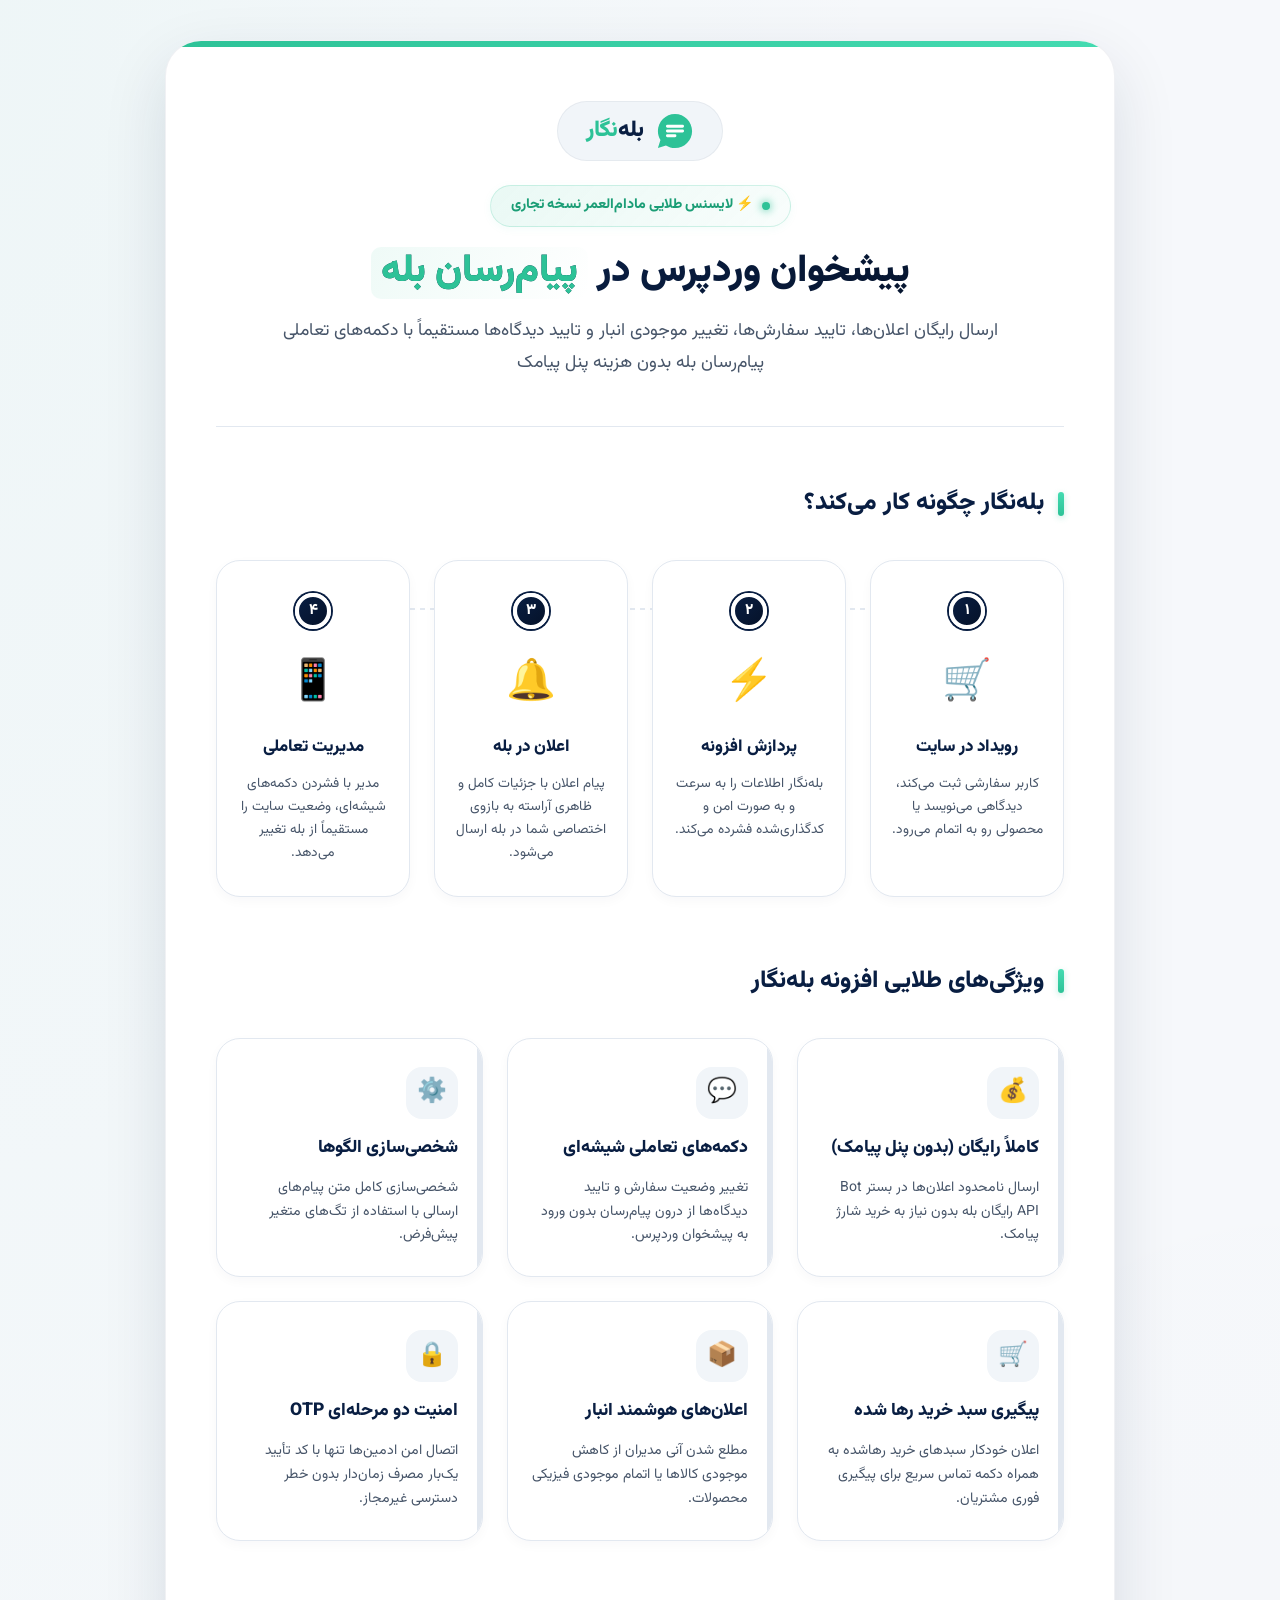
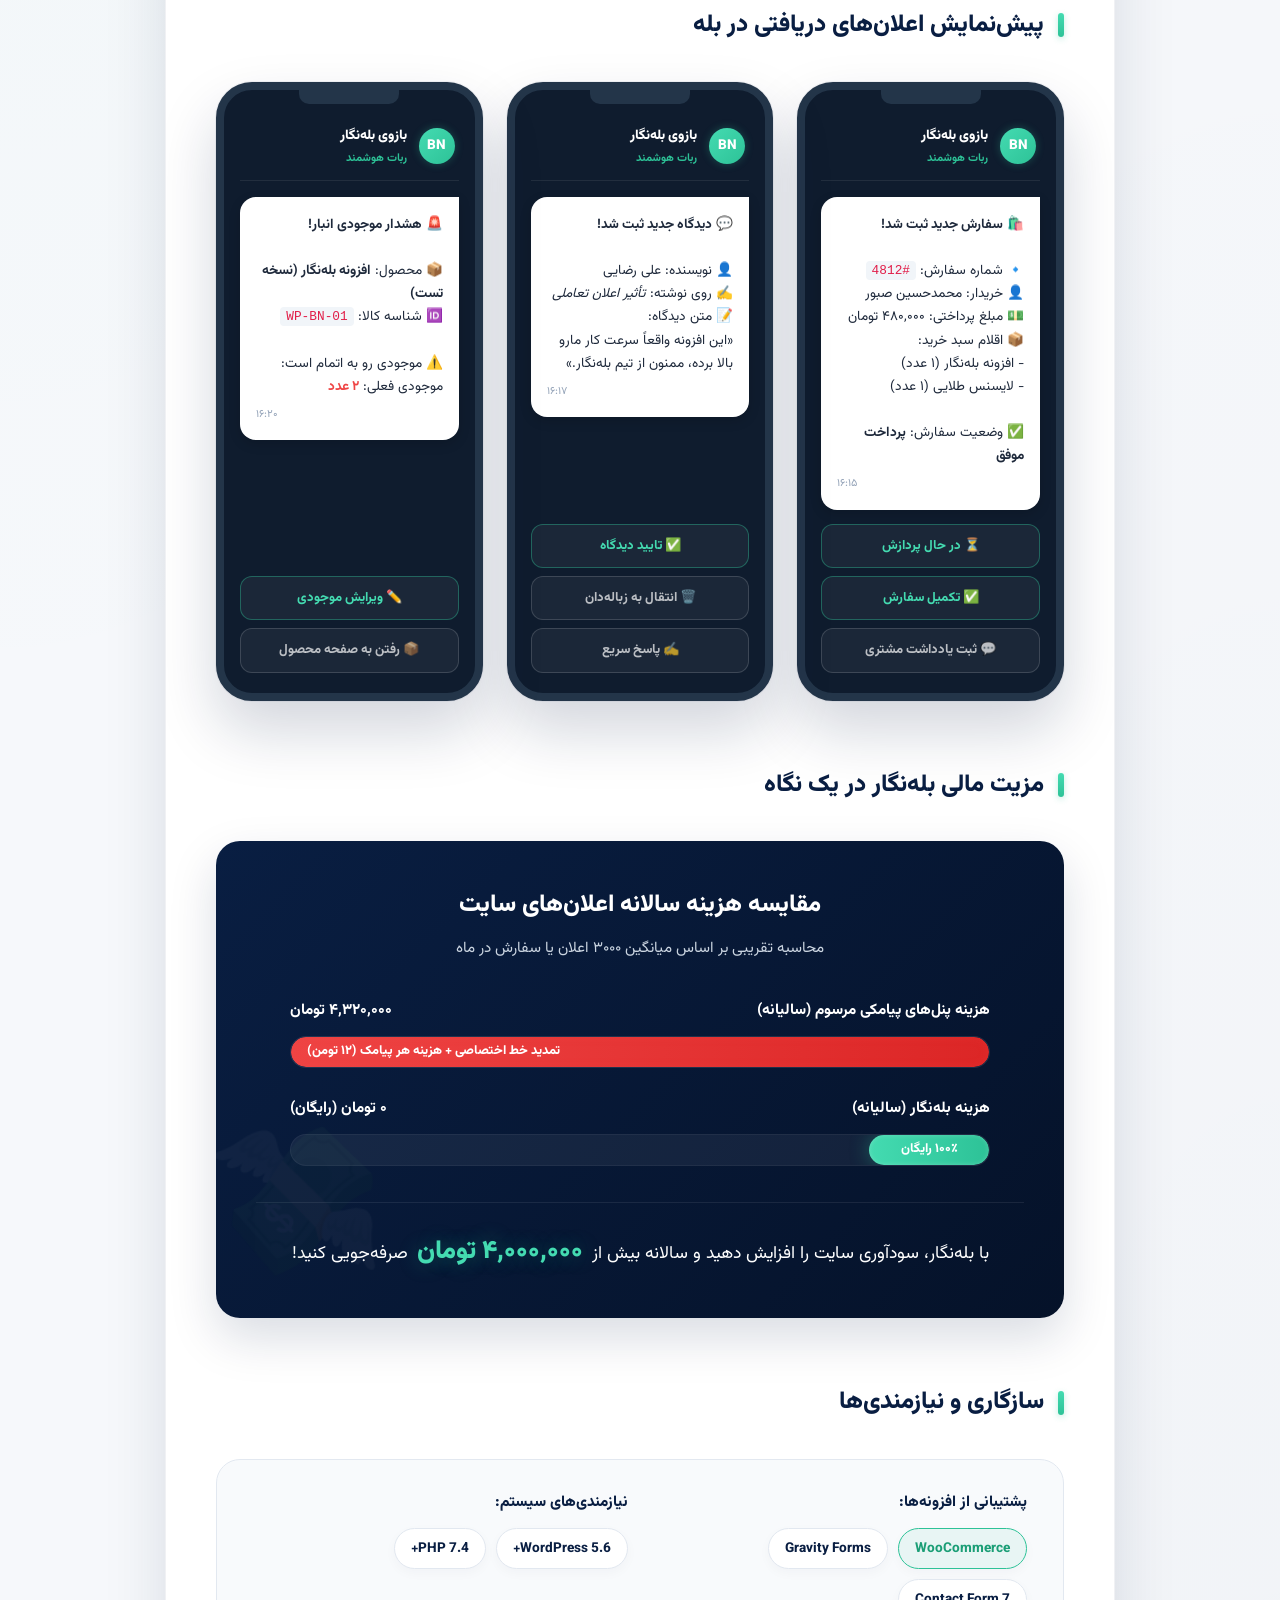
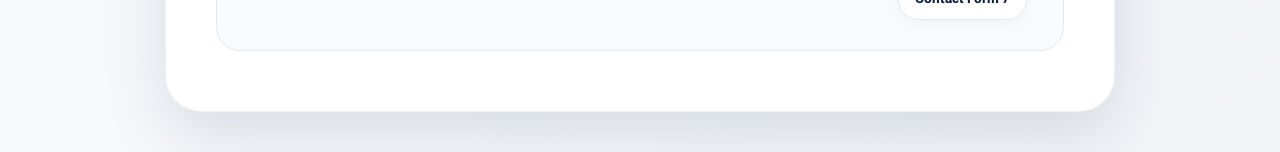
==== commit 58dcacb4: "fix: restore missing title and fix malformed Google Fonts link in infographic.html" ====
--- a/infographic.html
+++ b/infographic.html
@@ -4,7 +4,8 @@
   <meta charset="UTF-8">
   <meta name="viewport" content="width=device-width, initial-scale=1.0">
   <title>اینفوگرافیک بله‌نگار | افزونه مدیریت وردپرس در پیام‌رسان بله</title>
-  <link href="https://fonts.googleapis.com/css2?family=Vazirmatn:wght@300;40  <style>
+  <link href="https://fonts.googleapis.com/css2?family=Vazirmatn:wght@300;400;500;700;800;900&display=swap" rel="stylesheet">
+  <style>
     /* --- DESIGN SYSTEM & TOKENS --- */
     :root {
       --bale-green: #2DC297;
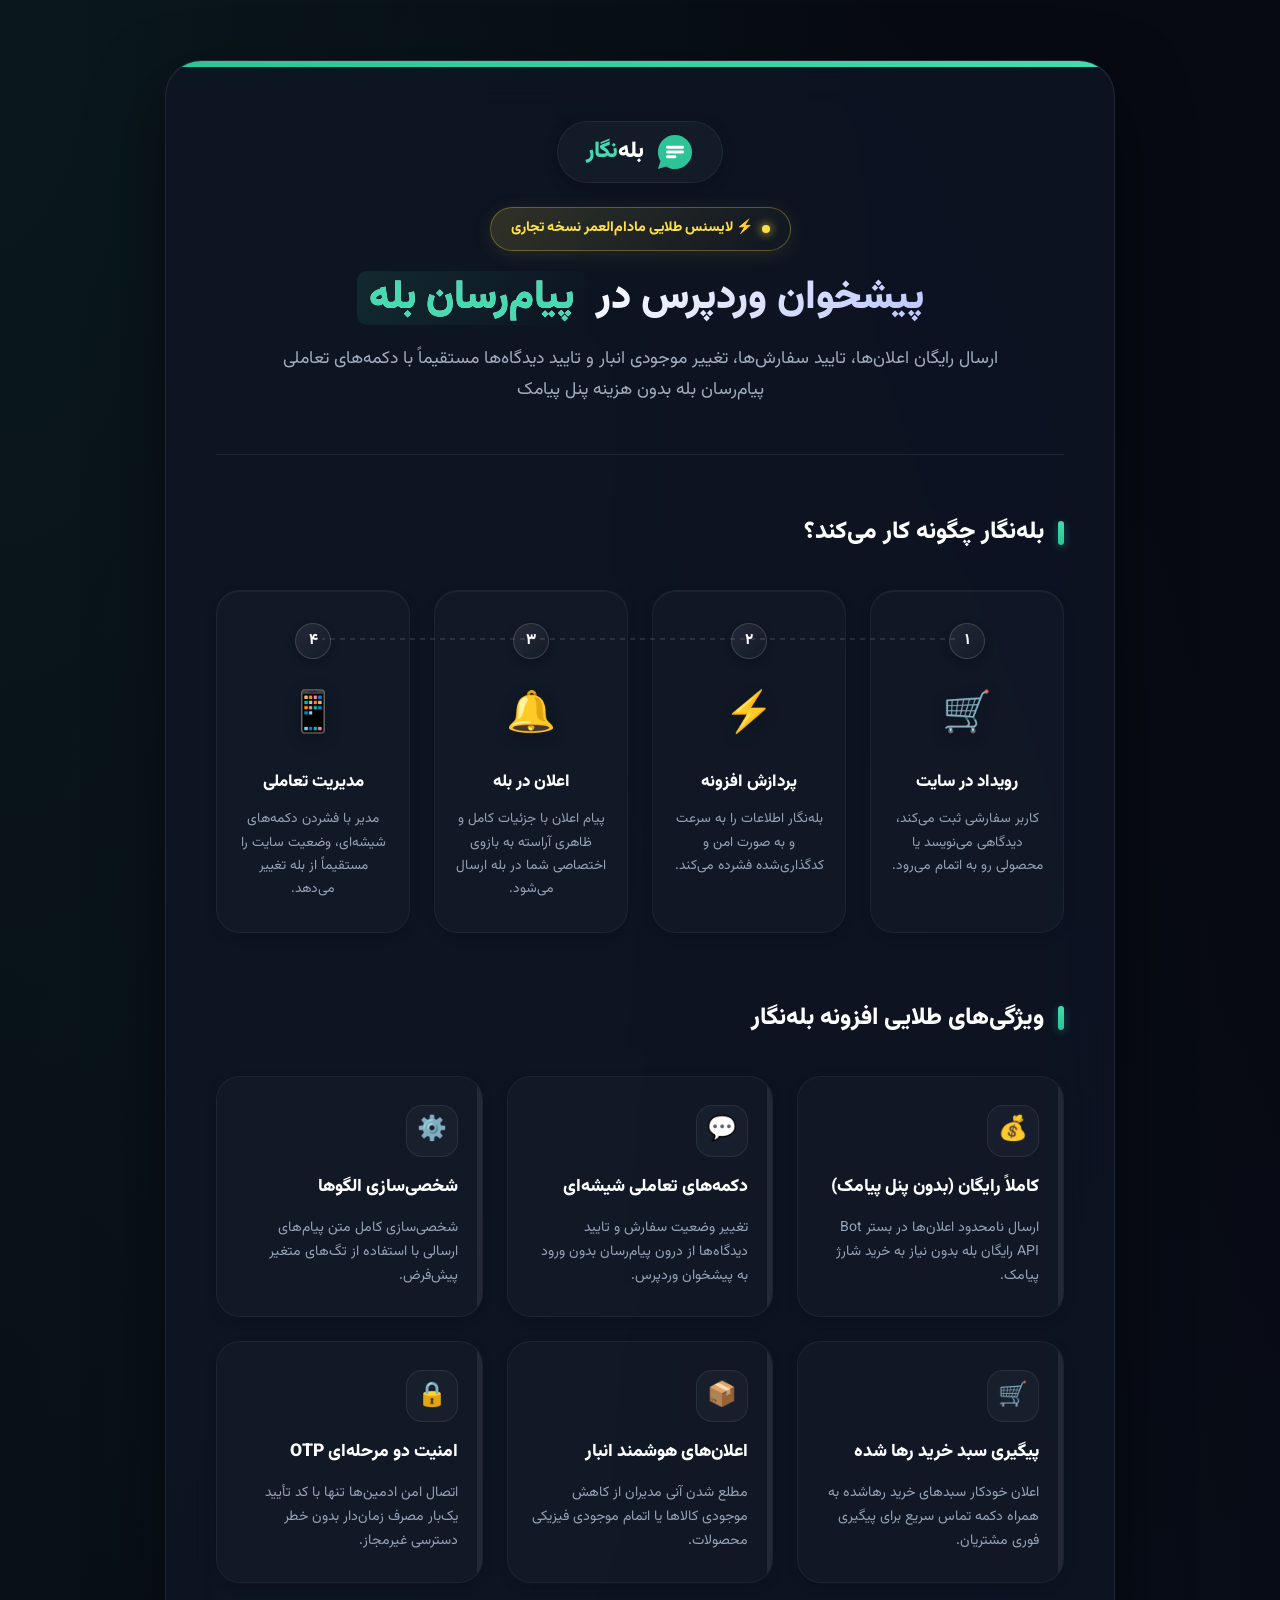
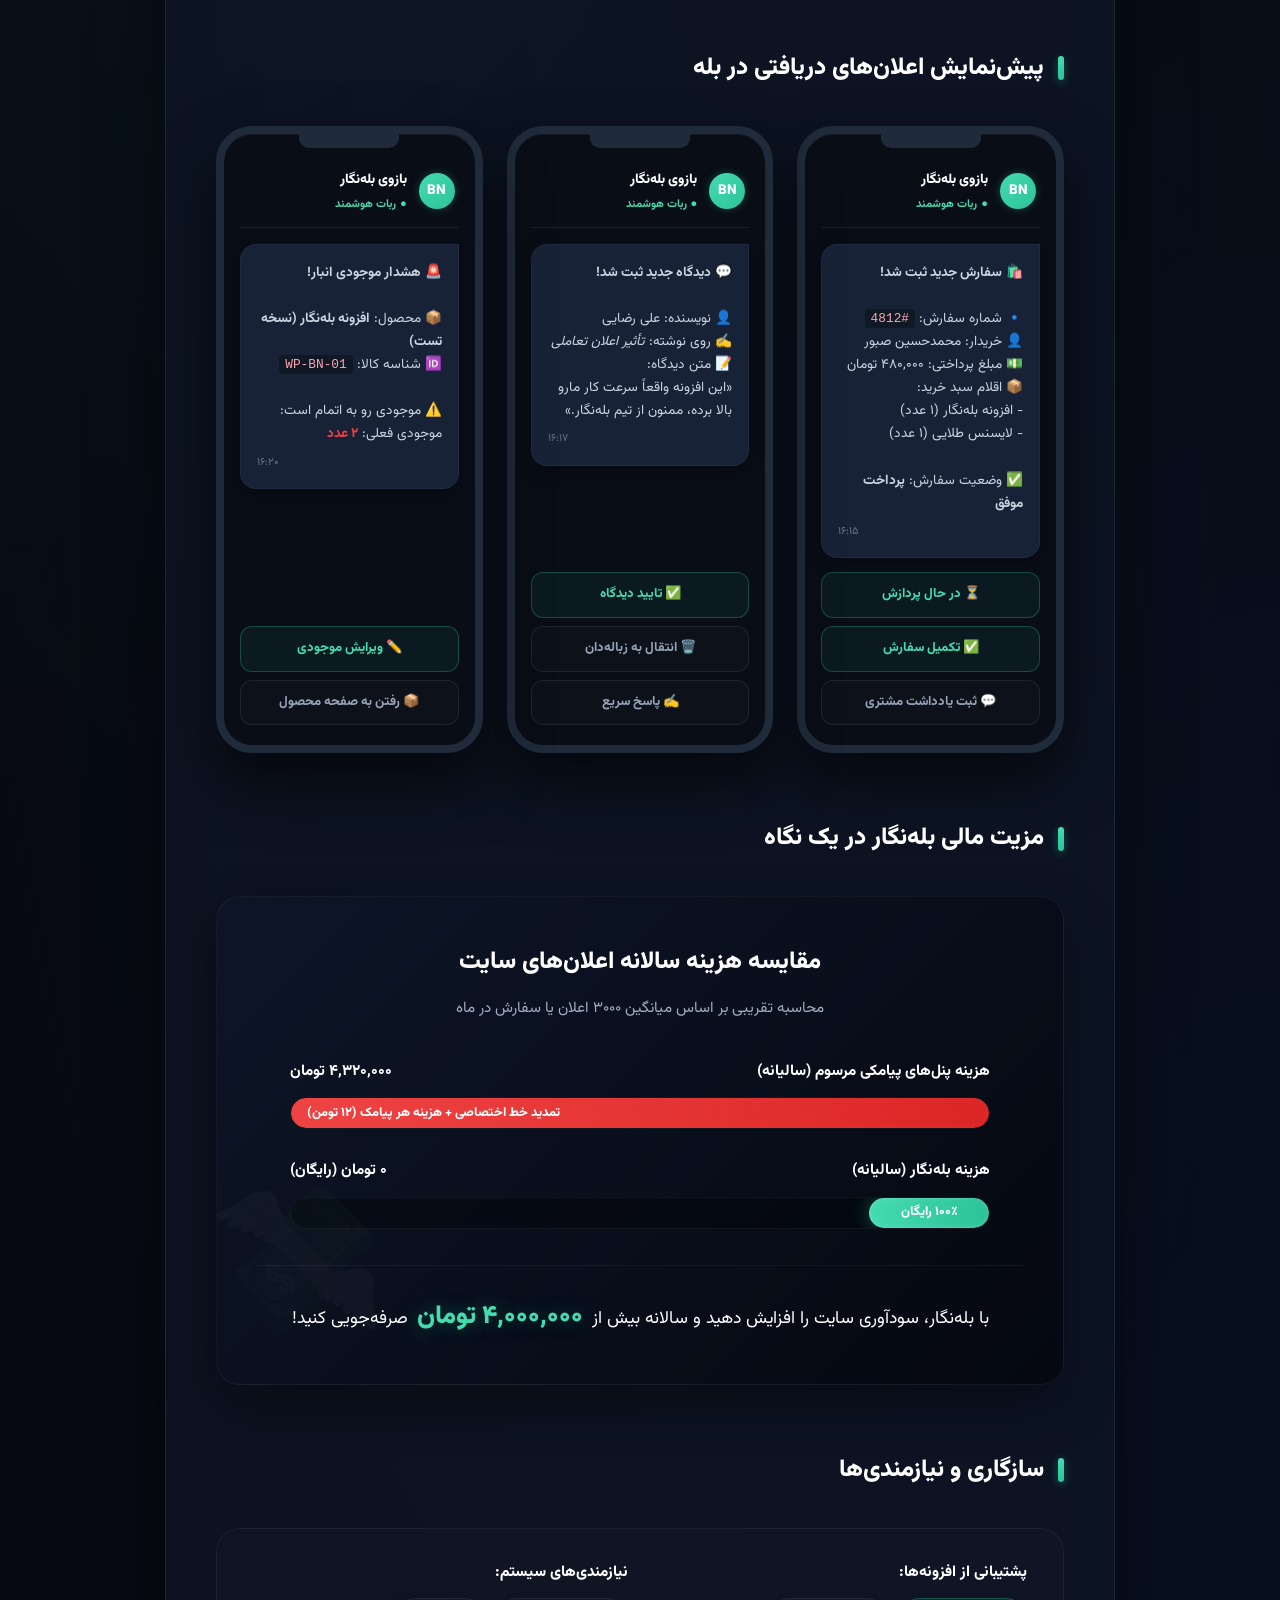
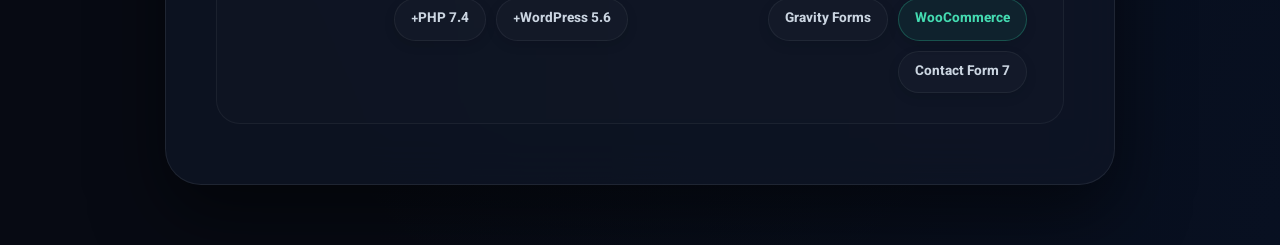
==== commit 30e167d4: "style: redesign infographic section with ultra-premium dark glassmorphism layout" ====
--- a/infographic.html
+++ b/infographic.html
@@ -14,9 +14,12 @@
       --bale-green-bg: rgba(45, 194, 151, 0.08);
       --bale-green-glow: rgba(45, 194, 151, 0.25);
       
-      --wp-navy: #091E42;
-      --wp-navy-dark: #051229;
-      --wp-navy-bg: #f4f6fc;
+      --wp-navy: #0A1E42;
+      --wp-navy-dark: #050E20;
+      
+      --bg-space: #070a13;
+      --bg-wrapper: rgba(15, 22, 38, 0.75);
+      --border-wrapper: rgba(255, 255, 255, 0.08);
       
       --neutral-50: #f8fafc;
       --neutral-100: #f1f5f9;
@@ -35,9 +38,9 @@
       --radius-lg: 24px;
       --radius-xl: 36px;
       
-      --shadow-sm: 0 4px 12px rgba(9, 30, 66, 0.03);
-      --shadow-md: 0 12px 32px rgba(9, 30, 66, 0.06);
-      --shadow-lg: 0 24px 64px rgba(9, 30, 66, 0.12);
+      --shadow-sm: 0 4px 12px rgba(0, 0, 0, 0.1);
+      --shadow-md: 0 12px 32px rgba(0, 0, 0, 0.25);
+      --shadow-lg: 0 30px 70px rgba(0, 0, 0, 0.5);
       
       --transition-fast: 0.2s cubic-bezier(0.4, 0, 0.2, 1);
       --transition-normal: 0.3s cubic-bezier(0.4, 0, 0.2, 1);
@@ -53,23 +56,42 @@
 
     body {
       font-family: 'Vazirmatn', sans-serif;
-      background-color: #f6f8fb;
-      background-image: radial-gradient(at 0% 0%, rgba(45, 194, 151, 0.04) 0px, transparent 50%),
-                        radial-gradient(at 100% 100%, rgba(9, 30, 66, 0.02) 0px, transparent 50%);
-      color: var(--neutral-800);
-      line-height: 1.7;
-      padding: 40px 20px;
+      background-color: var(--bg-space);
+      background-image: 
+        radial-gradient(at 0% 0%, rgba(45, 194, 151, 0.08) 0px, transparent 50%),
+        radial-gradient(at 100% 100%, rgba(10, 30, 66, 0.3) 0px, transparent 50%),
+        radial-gradient(at 50% 50%, rgba(45, 194, 151, 0.03) 0px, transparent 80%);
+      color: #e2e8f0;
+      line-height: 1.8;
+      padding: 60px 20px;
       direction: rtl;
       min-height: 100vh;
+    }
+
+    /* Custom Scrollbar */
+    ::-webkit-scrollbar {
+      width: 10px;
+    }
+    ::-webkit-scrollbar-track {
+      background: #090e18;
+    }
+    ::-webkit-scrollbar-thumb {
+      background: var(--bale-green);
+      border-radius: 5px;
+    }
+    ::-webkit-scrollbar-thumb:hover {
+      background: var(--bale-green-light);
     }
 
     .infographic-wrapper {
       max-width: 950px;
       margin: 0 auto;
-      background-color: var(--white);
+      background-color: var(--bg-wrapper);
+      backdrop-filter: blur(24px);
+      -webkit-backdrop-filter: blur(24px);
       border-radius: var(--radius-xl);
-      border: 1px solid rgba(9, 30, 66, 0.06);
-      box-shadow: var(--shadow-lg);
+      border: 1px solid var(--border-wrapper);
+      box-shadow: var(--shadow-lg), inset 0 1px 0 rgba(255, 255, 255, 0.05);
       overflow: hidden;
       padding: 60px 50px;
       position: relative;
@@ -89,7 +111,7 @@
     .info-header {
       text-align: center;
       margin-bottom: 56px;
-      border-bottom: 1px solid var(--neutral-200);
+      border-bottom: 1px solid rgba(255, 255, 255, 0.08);
       padding-bottom: 48px;
       position: relative;
     }
@@ -98,18 +120,20 @@
       display: inline-flex;
       align-items: center;
       gap: 12px;
-      background-color: var(--neutral-100);
+      background-color: rgba(255, 255, 255, 0.03);
       padding: 10px 28px;
       border-radius: 100px;
-      border: 1px solid rgba(9, 30, 66, 0.05);
+      border: 1px solid rgba(255, 255, 255, 0.06);
       margin-bottom: 24px;
       transition: all var(--transition-normal);
+      box-shadow: 0 4px 15px rgba(0, 0, 0, 0.15);
     }
 
     .logo-container:hover {
       transform: translateY(-2px);
-      background-color: var(--bale-green-bg);
-      border-color: rgba(45, 194, 151, 0.2);
+      background-color: rgba(45, 194, 151, 0.1);
+      border-color: rgba(45, 194, 151, 0.3);
+      box-shadow: 0 6px 20px rgba(45, 194, 151, 0.15);
     }
 
     .logo-icon {
@@ -125,26 +149,26 @@
     .logo-text {
       font-size: 1.4rem;
       font-weight: 900;
-      color: var(--wp-navy);
+      color: #ffffff;
     }
 
     .logo-text span {
-      color: var(--bale-green);
+      color: var(--bale-green-light);
     }
 
     .badge-capsule {
       display: inline-flex;
       align-items: center;
       gap: 8px;
-      background: linear-gradient(135deg, rgba(45, 194, 151, 0.1) 0%, rgba(45, 194, 151, 0.03) 100%);
-      border: 1px solid rgba(45, 194, 151, 0.2);
-      color: var(--bale-green-dark);
+      background: linear-gradient(135deg, rgba(253, 224, 71, 0.15) 0%, rgba(253, 224, 71, 0.02) 100%);
+      border: 1px solid rgba(253, 224, 71, 0.3);
+      color: #fde047;
       font-size: 0.88rem;
       font-weight: 800;
       padding: 8px 20px;
       border-radius: 100px;
       margin-bottom: 20px;
-      box-shadow: 0 2px 10px rgba(45, 194, 151, 0.05);
+      box-shadow: 0 4px 20px rgba(253, 224, 71, 0.1);
       position: relative;
     }
 
@@ -152,10 +176,10 @@
       content: '';
       width: 8px;
       height: 8px;
-      background-color: var(--bale-green);
+      background-color: #fde047;
       border-radius: 50%;
       display: inline-block;
-      box-shadow: 0 0 8px var(--bale-green);
+      box-shadow: 0 0 10px #fde047;
       animation: pulse-dot 1.5s infinite;
     }
 
@@ -166,29 +190,29 @@
     }
 
     .info-title {
-      font-size: 2.4rem;
+      font-size: 2.5rem;
       font-weight: 900;
-      color: var(--wp-navy);
+      color: #ffffff;
       line-height: 1.35;
-      margin-bottom: 16px;
-      background: linear-gradient(135deg, var(--wp-navy) 40%, var(--wp-navy-dark) 100%);
+      margin-bottom: 18px;
+      background: linear-gradient(135deg, #ffffff 40%, #a5b4fc 100%);
       -webkit-background-clip: text;
       -webkit-text-fill-color: transparent;
     }
 
     .info-title span {
-      color: var(--bale-green);
-      -webkit-text-fill-color: var(--bale-green);
+      color: var(--bale-green-light);
+      -webkit-text-fill-color: var(--bale-green-light);
       font-weight: 950;
-      background: linear-gradient(120deg, var(--bale-green-bg) 0%, transparent 100%);
-      padding: 0 10px;
+      background: linear-gradient(120deg, rgba(45, 194, 151, 0.12) 0%, transparent 100%);
+      padding: 0 12px;
       border-radius: 10px;
       display: inline-block;
     }
 
     .info-subtitle {
       font-size: 1.1rem;
-      color: var(--neutral-600);
+      color: #a0aec0;
       max-width: 720px;
       margin: 0 auto;
       line-height: 1.8;
@@ -202,7 +226,7 @@
     .section-headline {
       font-size: 1.5rem;
       font-weight: 850;
-      color: var(--wp-navy);
+      color: #ffffff;
       margin-bottom: 36px;
       position: relative;
       padding-right: 20px;
@@ -221,7 +245,7 @@
       height: 24px;
       background: linear-gradient(180deg, var(--bale-green-light) 0%, var(--bale-green) 100%);
       border-radius: 4px;
-      box-shadow: 0 2px 6px rgba(45, 194, 151, 0.3);
+      box-shadow: 0 2px 8px rgba(45, 194, 151, 0.4);
     }
 
     /* --- PROCESS FLOW TIMELINE --- */
@@ -239,7 +263,7 @@
       left: 12.5%;
       right: 12.5%;
       height: 2px;
-      background-image: linear-gradient(to left, var(--neutral-200) 50%, rgba(255,255,255,0) 0%);
+      background-image: linear-gradient(to left, rgba(255, 255, 255, 0.1) 50%, rgba(255,255,255,0) 0%);
       background-position: bottom;
       background-size: 10px 2px;
       background-repeat: repeat-x;
@@ -247,43 +271,45 @@
     }
 
     .flow-card {
-      background: var(--white);
-      border: 1px solid var(--neutral-200);
+      background: rgba(255, 255, 255, 0.02);
+      border: 1px solid rgba(255, 255, 255, 0.05);
       border-radius: var(--radius-lg);
       padding: 32px 20px;
       text-align: center;
       position: relative;
       z-index: 1;
       transition: all var(--transition-normal);
-      box-shadow: var(--shadow-sm);
+      box-shadow: var(--shadow-sm), inset 0 1px 0 rgba(255, 255, 255, 0.05);
     }
 
     .flow-card:hover {
-      border-color: var(--bale-green);
+      border-color: rgba(45, 194, 151, 0.35);
+      background: rgba(255, 255, 255, 0.04);
       transform: translateY(-8px);
-      box-shadow: 0 16px 36px rgba(45, 194, 151, 0.08), 0 0 0 1px rgba(45, 194, 151, 0.1);
+      box-shadow: 0 20px 40px rgba(0, 0, 0, 0.3), 0 0 15px rgba(45, 194, 151, 0.1);
     }
 
     .flow-num {
       width: 36px;
       height: 36px;
       border-radius: 50%;
-      background: linear-gradient(135deg, var(--wp-navy) 0%, var(--wp-navy-dark) 100%);
-      color: var(--white);
+      background: linear-gradient(135deg, rgba(255, 255, 255, 0.08) 0%, rgba(255, 255, 255, 0.02) 100%);
+      color: #ffffff;
       display: flex;
       align-items: center;
       justify-content: center;
       font-weight: 800;
       font-size: 0.95rem;
       margin: 0 auto 20px;
-      border: 4px solid var(--white);
-      box-shadow: 0 0 0 2px var(--wp-navy);
+      border: 1px solid rgba(255, 255, 255, 0.15);
+      box-shadow: 0 4px 10px rgba(0, 0, 0, 0.2);
       transition: all var(--transition-normal);
     }
 
     .flow-card:hover .flow-num {
       background: linear-gradient(135deg, var(--bale-green-light) 0%, var(--bale-green) 100%);
-      box-shadow: 0 0 0 2px var(--bale-green), 0 0 12px var(--bale-green-glow);
+      border-color: var(--bale-green-light);
+      box-shadow: 0 0 15px rgba(45, 194, 151, 0.5);
     }
 
     .flow-icon {
@@ -291,6 +317,7 @@
       margin-bottom: 16px;
       display: inline-block;
       transition: transform var(--transition-normal);
+      filter: drop-shadow(0 4px 8px rgba(0,0,0,0.2));
     }
 
     .flow-card:hover .flow-icon {
@@ -300,13 +327,13 @@
     .flow-title {
       font-size: 1.05rem;
       font-weight: 850;
-      color: var(--wp-navy);
+      color: #ffffff;
       margin-bottom: 10px;
     }
 
     .flow-desc {
       font-size: 0.85rem;
-      color: var(--neutral-600);
+      color: #94a3b8;
       line-height: 1.7;
     }
 
@@ -318,8 +345,8 @@
     }
 
     .feature-card {
-      background: var(--white);
-      border: 1px solid var(--neutral-200);
+      background: rgba(255, 255, 255, 0.02);
+      border: 1px solid rgba(255, 255, 255, 0.05);
       border-radius: var(--radius-lg);
       padding: 28px 24px;
       display: flex;
@@ -338,49 +365,52 @@
       right: 0;
       width: 5px;
       height: 100%;
-      background: var(--neutral-200);
+      background: rgba(255, 255, 255, 0.08);
       transition: all var(--transition-normal);
     }
 
     .feature-card:hover {
-      transform: translateY(-5px);
-      box-shadow: 0 16px 40px rgba(9, 30, 66, 0.08);
-      border-color: rgba(45, 194, 151, 0.25);
+      transform: translateY(-6px);
+      background: rgba(255, 255, 255, 0.04);
+      border-color: rgba(45, 194, 151, 0.35);
+      box-shadow: 0 20px 40px rgba(0, 0, 0, 0.3), 0 0 15px rgba(45, 194, 151, 0.1);
     }
 
     .feature-card:hover::before {
       background: linear-gradient(180deg, var(--bale-green-light) 0%, var(--bale-green) 100%);
-      box-shadow: 2px 0 10px var(--bale-green-glow);
+      box-shadow: 2px 0 12px var(--bale-green-glow);
     }
 
     .feat-icon-box {
       width: 52px;
       height: 52px;
       border-radius: 16px;
-      background-color: var(--neutral-100);
+      background-color: rgba(255, 255, 255, 0.03);
+      border: 1px solid rgba(255, 255, 255, 0.08);
       display: flex;
       align-items: center;
       justify-content: center;
       font-size: 1.5rem;
-      color: var(--wp-navy);
+      color: #ffffff;
       transition: all var(--transition-normal);
     }
 
     .feature-card:hover .feat-icon-box {
-      background: linear-gradient(135deg, rgba(45, 194, 151, 0.15) 0%, rgba(45, 194, 151, 0.05) 100%);
-      color: var(--bale-green-dark);
+      background: linear-gradient(135deg, rgba(45, 194, 151, 0.2) 0%, rgba(45, 194, 151, 0.05) 100%);
+      color: var(--bale-green-light);
+      border-color: rgba(45, 194, 151, 0.3);
       transform: scale(1.08);
     }
 
     .feat-title {
       font-size: 1.1rem;
       font-weight: 850;
-      color: var(--wp-navy);
+      color: #ffffff;
     }
 
     .feat-desc {
       font-size: 0.88rem;
-      color: var(--neutral-600);
+      color: #94a3b8;
       line-height: 1.7;
     }
 
@@ -392,14 +422,14 @@
     }
 
     .mockup-container {
-      background: #0f1c2e;
+      background: #090d16;
       border-radius: 36px;
-      border: 8px solid #233549;
+      border: 8px solid #1f2a3a;
       padding: 20px 16px;
       display: flex;
       flex-direction: column;
       height: 100%;
-      box-shadow: 0 30px 60px rgba(9, 30, 66, 0.18), 0 0 0 1px rgba(9, 30, 66, 0.05);
+      box-shadow: 0 30px 60px rgba(0, 0, 0, 0.6), inset 0 1px 0 rgba(255, 255, 255, 0.05);
       position: relative;
       overflow: hidden;
       transition: all var(--transition-normal);
@@ -407,8 +437,8 @@
 
     .mockup-container:hover {
       transform: translateY(-8px);
-      box-shadow: 0 40px 80px rgba(9, 30, 66, 0.28), 0 0 0 1px rgba(45, 194, 151, 0.2);
-      border-color: #2b415a;
+      box-shadow: 0 40px 80px rgba(0, 0, 0, 0.7), 0 0 25px rgba(45, 194, 151, 0.15);
+      border-color: #27364b;
     }
 
     .mockup-container::before {
@@ -419,7 +449,7 @@
       transform: translateX(-50%);
       width: 100px;
       height: 14px;
-      background-color: #233549;
+      background-color: #1f2a3a;
       border-bottom-left-radius: 10px;
       border-bottom-right-radius: 10px;
       z-index: 10;
@@ -458,33 +488,45 @@
     .mockup-name {
       font-size: 0.85rem;
       font-weight: 850;
-      color: var(--white);
+      color: #ffffff;
     }
 
     .mockup-status {
       font-size: 0.7rem;
-      color: var(--bale-green);
+      color: var(--bale-green-light);
       font-weight: bold;
     }
 
+    .mockup-status::before {
+      content: '●';
+      margin-left: 4px;
+      display: inline-block;
+      animation: status-pulse 1.8s infinite alternate;
+    }
+
+    @keyframes status-pulse {
+      0% { opacity: 0.4; }
+      100% { opacity: 1; }
+    }
+
     .bale-bubble {
-      background-color: var(--white);
+      background-color: #172237;
       border-radius: 16px 0 16px 16px;
       padding: 16px;
       font-size: 0.85rem;
-      color: var(--neutral-800);
+      color: #cbd5e1;
       line-height: 1.7;
-      border: none;
+      border: 1px solid rgba(255, 255, 255, 0.04);
       margin-bottom: 14px;
       position: relative;
-      box-shadow: 0 4px 12px rgba(0,0,0,0.15);
+      box-shadow: 0 4px 15px rgba(0, 0, 0, 0.3);
     }
 
     .bale-bubble code {
-      background-color: var(--neutral-100);
+      background-color: rgba(0, 0, 0, 0.3);
       padding: 2px 6px;
       border-radius: 4px;
-      color: #e11d48;
+      color: #fda4af;
       font-family: monospace;
       font-size: 0.8rem;
     }
@@ -493,7 +535,7 @@
       display: block;
       text-align: left;
       font-size: 0.68rem;
-      color: var(--neutral-400);
+      color: #64748b;
       margin-top: 8px;
     }
 
@@ -505,8 +547,8 @@
     }
 
     .bale-btn {
-      background-color: rgba(255, 255, 255, 0.05);
-      border: 1px solid rgba(45, 194, 151, 0.4);
+      background-color: rgba(45, 194, 151, 0.08);
+      border: 1px solid rgba(45, 194, 151, 0.3);
       color: var(--bale-green-light);
       padding: 10px;
       border-radius: 12px;
@@ -529,26 +571,28 @@
     }
 
     .bale-btn.secondary {
+      border-color: rgba(255, 255, 255, 0.08);
+      color: #94a3b8;
+      background-color: rgba(255, 255, 255, 0.02);
+    }
+
+    .bale-btn.secondary:hover {
+      background-color: rgba(255, 255, 255, 0.08);
+      color: var(--white);
       border-color: rgba(255, 255, 255, 0.15);
-      color: rgba(255, 255, 255, 0.7);
-    }
-
-    .bale-btn.secondary:hover {
-      background-color: rgba(255, 255, 255, 0.1);
-      color: var(--white);
-      border-color: rgba(255, 255, 255, 0.3);
       box-shadow: none;
     }
 
     /* --- FINANCIAL COMPARISON --- */
     .comparison-container {
-      background: linear-gradient(135deg, #091e42 0%, #051229 100%);
+      background: linear-gradient(135deg, #0d1527 0%, #050811 100%);
       border-radius: var(--radius-lg);
       padding: 44px 40px;
       color: var(--white);
       position: relative;
       overflow: hidden;
-      box-shadow: 0 20px 48px rgba(9, 30, 66, 0.15);
+      border: 1px solid rgba(255, 255, 255, 0.05);
+      box-shadow: 0 20px 50px rgba(0, 0, 0, 0.4);
     }
 
     .comparison-container::after {
@@ -557,7 +601,7 @@
       left: -10px;
       bottom: -20px;
       font-size: 9rem;
-      opacity: 0.04;
+      opacity: 0.03;
       pointer-events: none;
     }
 
@@ -575,7 +619,7 @@
 
     .comp-subtitle {
       font-size: 0.95rem;
-      color: var(--neutral-300);
+      color: #a0aec0;
     }
 
     .comp-bars {
@@ -600,7 +644,7 @@
     }
 
     .bar-bg {
-      background: rgba(255, 255, 255, 0.06);
+      background: rgba(0, 0, 0, 0.3);
       height: 32px;
       border-radius: 100px;
       overflow: hidden;
@@ -628,7 +672,7 @@
 
     .bar-fill.green {
       background: linear-gradient(90deg, var(--bale-green-light) 0%, var(--bale-green) 100%);
-      width: 15%; /* visual mockup */
+      width: 15%; 
       min-width: 120px;
       justify-content: center;
       padding-left: 0;
@@ -645,7 +689,7 @@
       text-align: center;
       margin-top: 36px;
       padding-top: 28px;
-      border-top: 1px solid rgba(255, 255, 255, 0.08);
+      border-top: 1px solid rgba(255, 255, 255, 0.05);
       font-size: 1.1rem;
     }
 
@@ -663,8 +707,8 @@
       display: grid;
       grid-template-columns: 1fr 1fr;
       gap: 24px;
-      background-color: var(--neutral-50);
-      border: 1px solid var(--neutral-200);
+      background-color: rgba(255, 255, 255, 0.01);
+      border: 1px solid rgba(255, 255, 255, 0.05);
       border-radius: var(--radius-lg);
       padding: 30px 36px;
     }
@@ -678,7 +722,7 @@
 
     .spec-title-label {
       font-size: 0.95rem;
-      color: var(--wp-navy);
+      color: #ffffff;
       font-weight: 800;
     }
 
@@ -689,9 +733,9 @@
     }
 
     .spec-badge {
-      background: var(--white);
-      border: 1px solid var(--neutral-200);
-      color: var(--wp-navy);
+      background: rgba(255, 255, 255, 0.02);
+      border: 1px solid rgba(255, 255, 255, 0.06);
+      color: #cbd5e1;
       padding: 8px 16px;
       border-radius: 100px;
       font-size: 0.85rem;
@@ -702,19 +746,21 @@
 
     .spec-badge:hover {
       transform: translateY(-2px);
+      background: rgba(255, 255, 255, 0.05);
       box-shadow: var(--shadow-md);
-      border-color: var(--neutral-300);
+      border-color: rgba(255, 255, 255, 0.15);
+      color: #ffffff;
     }
 
     .spec-badge.highlight {
-      border-color: var(--bale-green);
-      color: var(--bale-green-dark);
+      border-color: rgba(45, 194, 151, 0.3);
+      color: var(--bale-green-light);
       background-color: var(--bale-green-bg);
     }
 
     .spec-badge.highlight:hover {
-      background-color: rgba(45, 194, 151, 0.12);
-      box-shadow: 0 4px 12px rgba(45, 194, 151, 0.15);
+      background-color: rgba(45, 194, 151, 0.15);
+      box-shadow: 0 4px 15px rgba(45, 194, 151, 0.2);
     }
 
     /* --- RESPONSIVE MEDIA QUERIES --- */
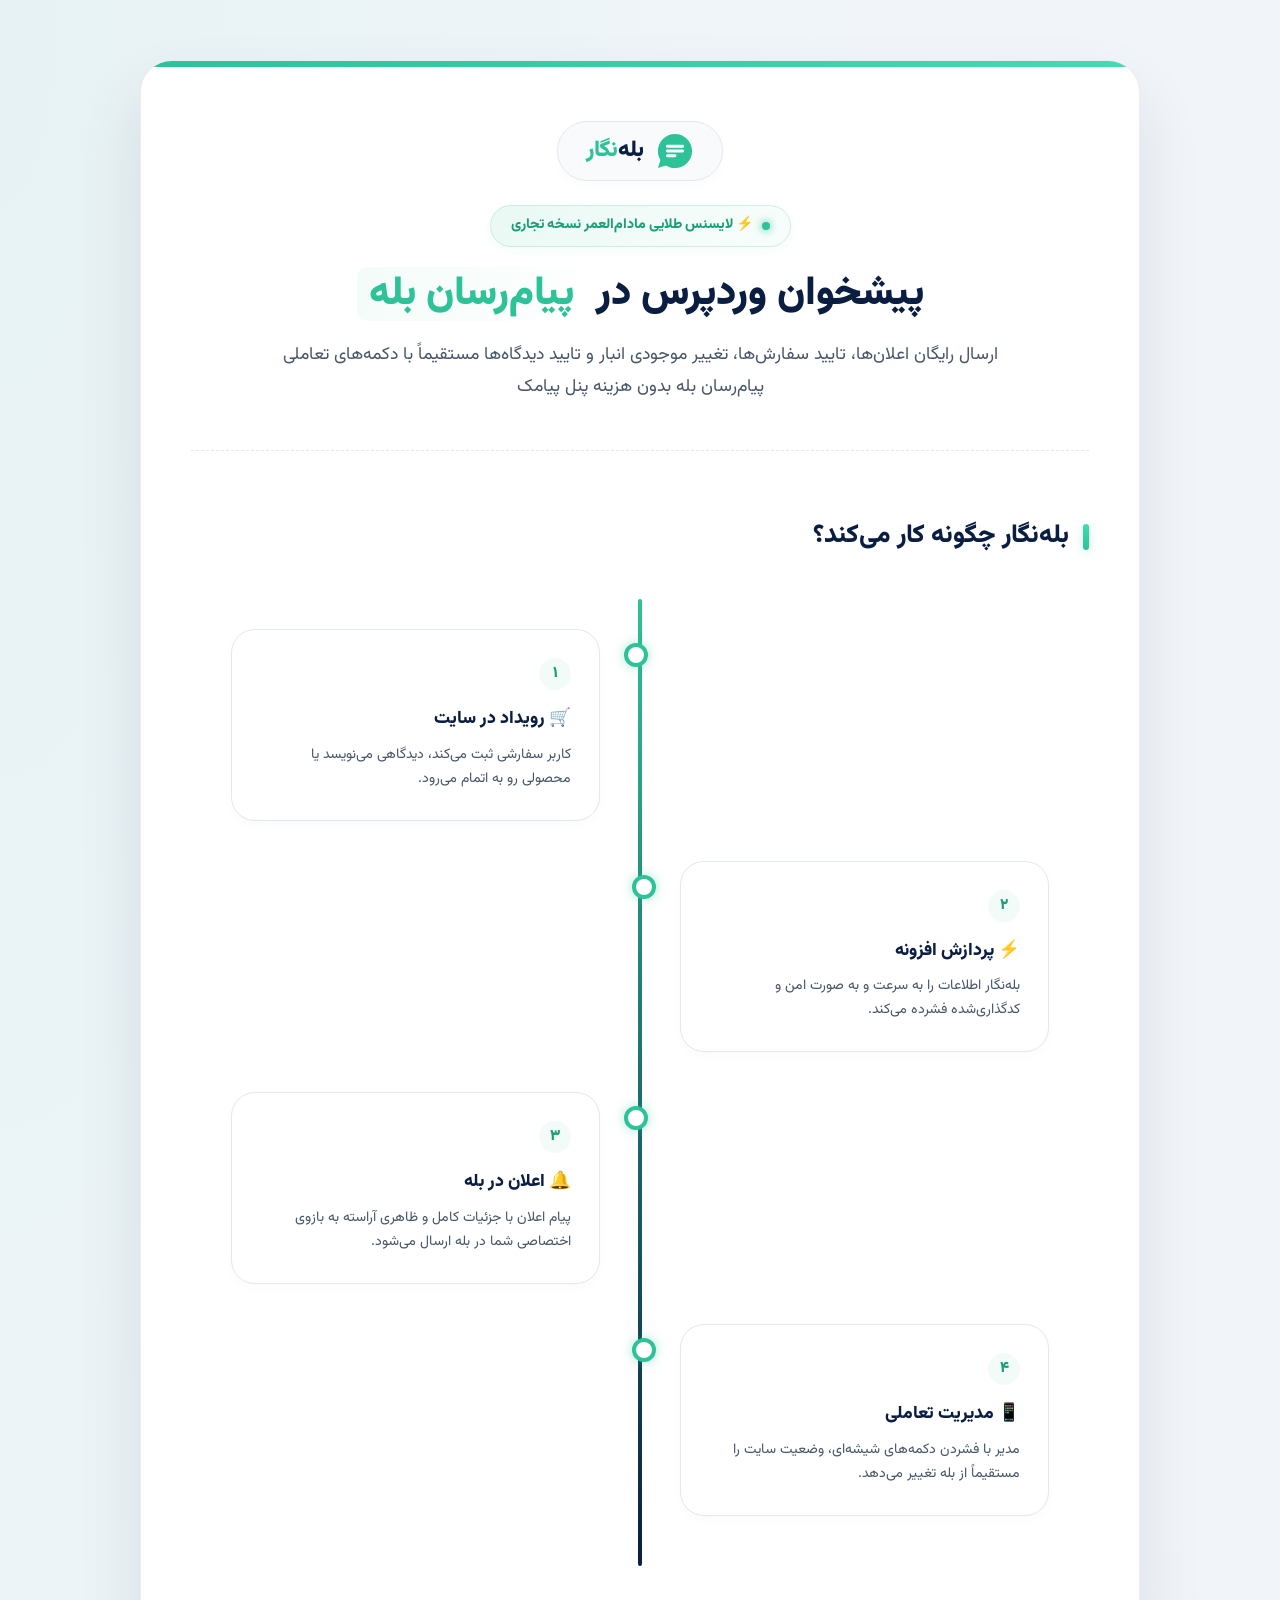
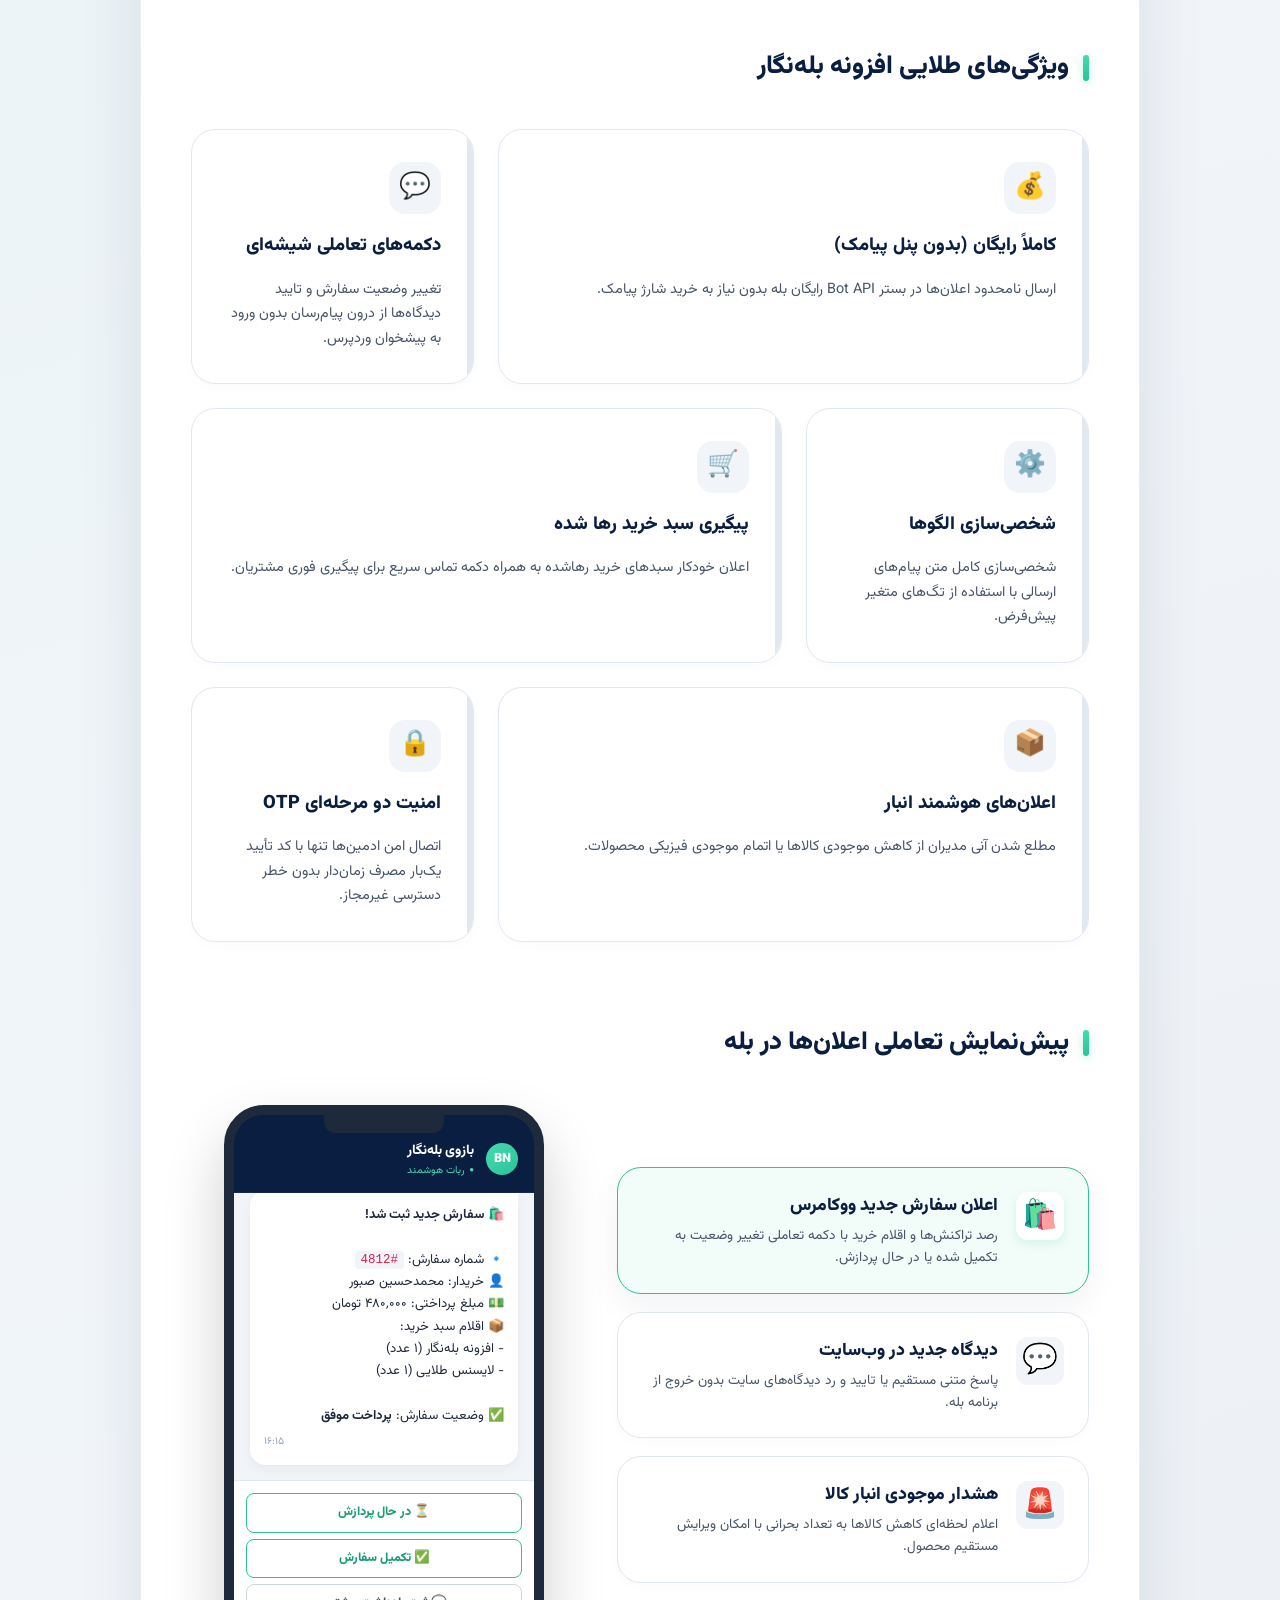
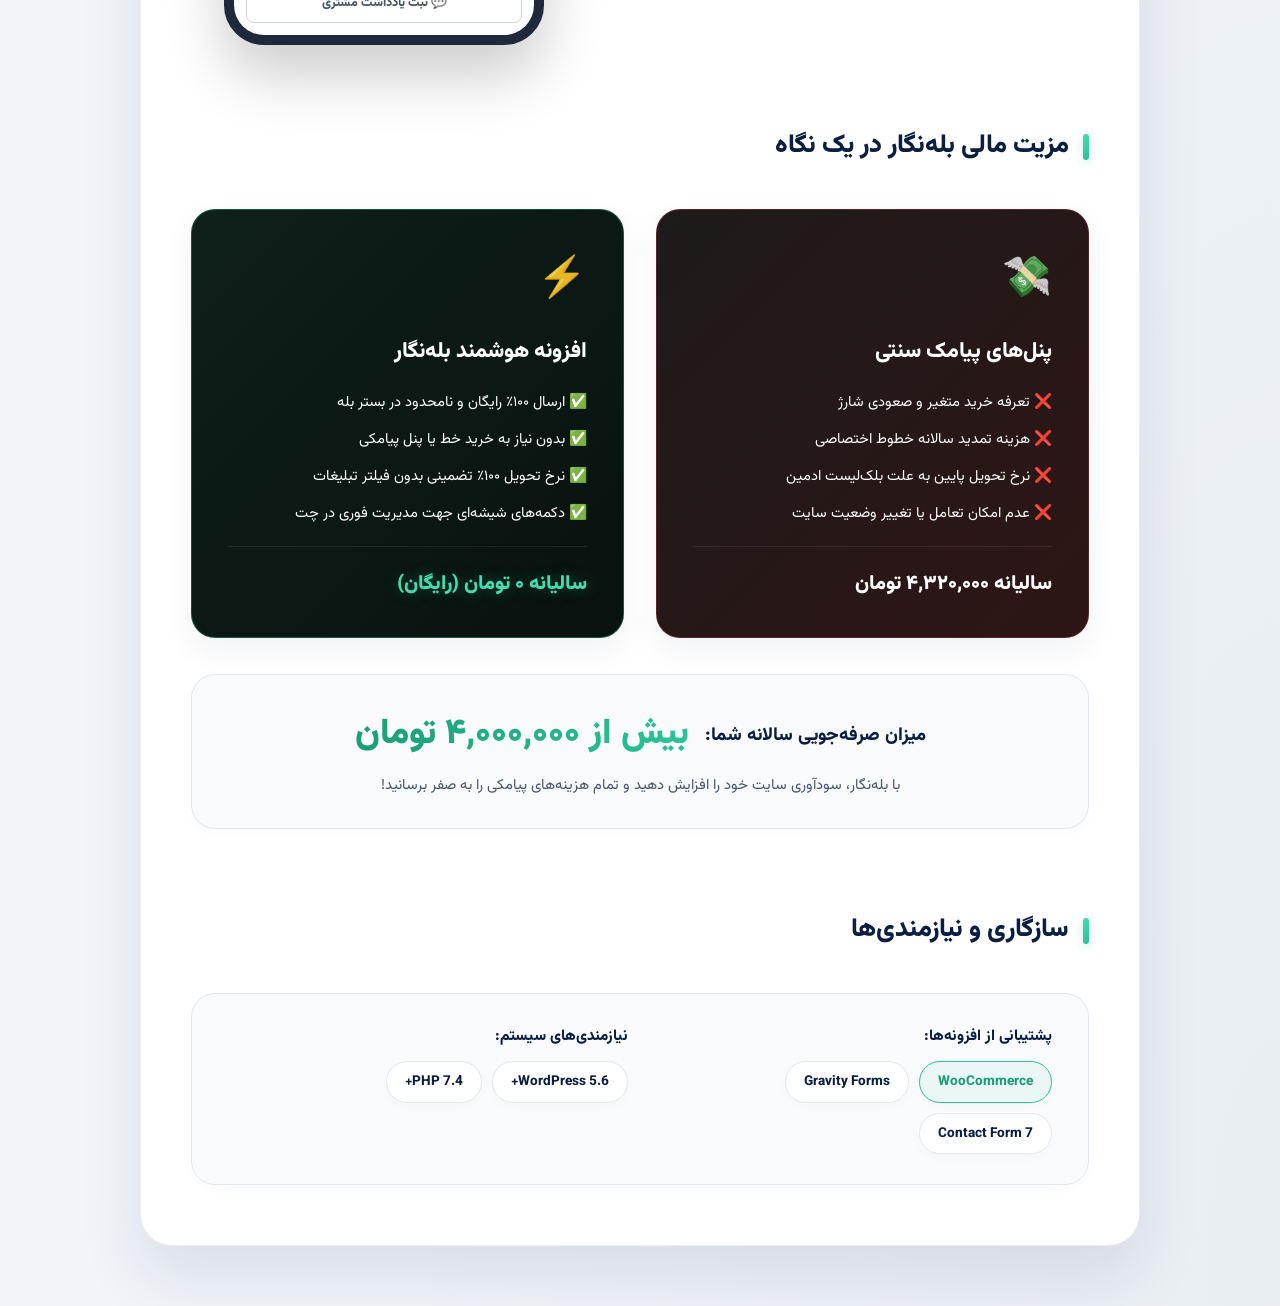
==== commit 66bae589: "style: overhaul infographic layout with Bento grid, alternating timeline, and interactive console" ====
--- a/infographic.html
+++ b/infographic.html
@@ -5,21 +5,21 @@
   <meta name="viewport" content="width=device-width, initial-scale=1.0">
   <title>اینفوگرافیک بله‌نگار | افزونه مدیریت وردپرس در پیام‌رسان بله</title>
   <link href="https://fonts.googleapis.com/css2?family=Vazirmatn:wght@300;400;500;700;800;900&display=swap" rel="stylesheet">
+  
   <style>
     /* --- DESIGN SYSTEM & TOKENS --- */
     :root {
       --bale-green: #2DC297;
       --bale-green-dark: #1b9e76;
       --bale-green-light: #44dbb1;
-      --bale-green-bg: rgba(45, 194, 151, 0.08);
+      --bale-green-bg: rgba(45, 194, 151, 0.06);
       --bale-green-glow: rgba(45, 194, 151, 0.25);
       
       --wp-navy: #0A1E42;
       --wp-navy-dark: #050E20;
       
-      --bg-space: #070a13;
-      --bg-wrapper: rgba(15, 22, 38, 0.75);
-      --border-wrapper: rgba(255, 255, 255, 0.08);
+      --bg-light: #f8fafc;
+      --white: #ffffff;
       
       --neutral-50: #f8fafc;
       --neutral-100: #f1f5f9;
@@ -31,20 +31,17 @@
       --neutral-800: #1e293b;
       --neutral-900: #0f172a;
       
-      --white: #ffffff;
-      
       --radius-sm: 8px;
       --radius-md: 16px;
       --radius-lg: 24px;
-      --radius-xl: 36px;
+      --radius-xl: 32px;
       
-      --shadow-sm: 0 4px 12px rgba(0, 0, 0, 0.1);
-      --shadow-md: 0 12px 32px rgba(0, 0, 0, 0.25);
-      --shadow-lg: 0 30px 70px rgba(0, 0, 0, 0.5);
+      --shadow-sm: 0 4px 12px rgba(9, 30, 66, 0.02);
+      --shadow-md: 0 12px 32px rgba(9, 30, 66, 0.06);
+      --shadow-lg: 0 32px 64px rgba(9, 30, 66, 0.1);
       
       --transition-fast: 0.2s cubic-bezier(0.4, 0, 0.2, 1);
       --transition-normal: 0.3s cubic-bezier(0.4, 0, 0.2, 1);
-      --transition-slow: 0.5s cubic-bezier(0.4, 0, 0.2, 1);
     }
 
     /* --- GLOBAL STYLES --- */
@@ -56,13 +53,12 @@
 
     body {
       font-family: 'Vazirmatn', sans-serif;
-      background-color: var(--bg-space);
+      background-color: #f1f5f9;
       background-image: 
-        radial-gradient(at 0% 0%, rgba(45, 194, 151, 0.08) 0px, transparent 50%),
-        radial-gradient(at 100% 100%, rgba(10, 30, 66, 0.3) 0px, transparent 50%),
-        radial-gradient(at 50% 50%, rgba(45, 194, 151, 0.03) 0px, transparent 80%);
-      color: #e2e8f0;
-      line-height: 1.8;
+        radial-gradient(at 0% 0%, rgba(45, 194, 151, 0.05) 0px, transparent 50%),
+        radial-gradient(at 100% 100%, rgba(10, 30, 66, 0.03) 0px, transparent 50%);
+      color: var(--neutral-800);
+      line-height: 1.7;
       padding: 60px 20px;
       direction: rtl;
       min-height: 100vh;
@@ -73,25 +69,23 @@
       width: 10px;
     }
     ::-webkit-scrollbar-track {
-      background: #090e18;
+      background: var(--neutral-100);
     }
     ::-webkit-scrollbar-thumb {
       background: var(--bale-green);
       border-radius: 5px;
     }
     ::-webkit-scrollbar-thumb:hover {
-      background: var(--bale-green-light);
+      background: var(--bale-green-dark);
     }
 
     .infographic-wrapper {
-      max-width: 950px;
+      max-width: 1000px;
       margin: 0 auto;
-      background-color: var(--bg-wrapper);
-      backdrop-filter: blur(24px);
-      -webkit-backdrop-filter: blur(24px);
+      background-color: var(--white);
       border-radius: var(--radius-xl);
-      border: 1px solid var(--border-wrapper);
-      box-shadow: var(--shadow-lg), inset 0 1px 0 rgba(255, 255, 255, 0.05);
+      border: 1px solid rgba(9, 30, 66, 0.08);
+      box-shadow: var(--shadow-lg);
       overflow: hidden;
       padding: 60px 50px;
       position: relative;
@@ -110,30 +104,28 @@
     /* --- HEADER SECTION --- */
     .info-header {
       text-align: center;
-      margin-bottom: 56px;
-      border-bottom: 1px solid rgba(255, 255, 255, 0.08);
+      margin-bottom: 64px;
+      border-bottom: 1px dashed var(--neutral-200);
       padding-bottom: 48px;
-      position: relative;
     }
 
     .logo-container {
       display: inline-flex;
       align-items: center;
       gap: 12px;
-      background-color: rgba(255, 255, 255, 0.03);
+      background-color: var(--neutral-50);
       padding: 10px 28px;
       border-radius: 100px;
-      border: 1px solid rgba(255, 255, 255, 0.06);
+      border: 1px solid var(--neutral-200);
       margin-bottom: 24px;
       transition: all var(--transition-normal);
-      box-shadow: 0 4px 15px rgba(0, 0, 0, 0.15);
+      box-shadow: var(--shadow-sm);
     }
 
     .logo-container:hover {
       transform: translateY(-2px);
-      background-color: rgba(45, 194, 151, 0.1);
-      border-color: rgba(45, 194, 151, 0.3);
-      box-shadow: 0 6px 20px rgba(45, 194, 151, 0.15);
+      background-color: var(--bale-green-bg);
+      border-color: rgba(45, 194, 151, 0.2);
     }
 
     .logo-icon {
@@ -149,26 +141,26 @@
     .logo-text {
       font-size: 1.4rem;
       font-weight: 900;
-      color: #ffffff;
+      color: var(--wp-navy);
     }
 
     .logo-text span {
-      color: var(--bale-green-light);
+      color: var(--bale-green);
     }
 
     .badge-capsule {
       display: inline-flex;
       align-items: center;
       gap: 8px;
-      background: linear-gradient(135deg, rgba(253, 224, 71, 0.15) 0%, rgba(253, 224, 71, 0.02) 100%);
-      border: 1px solid rgba(253, 224, 71, 0.3);
-      color: #fde047;
+      background: linear-gradient(135deg, rgba(45, 194, 151, 0.1) 0%, rgba(45, 194, 151, 0.03) 100%);
+      border: 1px solid rgba(45, 194, 151, 0.2);
+      color: var(--bale-green-dark);
       font-size: 0.88rem;
       font-weight: 800;
       padding: 8px 20px;
       border-radius: 100px;
       margin-bottom: 20px;
-      box-shadow: 0 4px 20px rgba(253, 224, 71, 0.1);
+      box-shadow: 0 4px 12px rgba(45, 194, 151, 0.05);
       position: relative;
     }
 
@@ -176,10 +168,10 @@
       content: '';
       width: 8px;
       height: 8px;
-      background-color: #fde047;
+      background-color: var(--bale-green);
       border-radius: 50%;
       display: inline-block;
-      box-shadow: 0 0 10px #fde047;
+      box-shadow: 0 0 8px var(--bale-green);
       animation: pulse-dot 1.5s infinite;
     }
 
@@ -192,19 +184,14 @@
     .info-title {
       font-size: 2.5rem;
       font-weight: 900;
-      color: #ffffff;
+      color: var(--wp-navy);
       line-height: 1.35;
       margin-bottom: 18px;
-      background: linear-gradient(135deg, #ffffff 40%, #a5b4fc 100%);
-      -webkit-background-clip: text;
-      -webkit-text-fill-color: transparent;
     }
 
     .info-title span {
-      color: var(--bale-green-light);
-      -webkit-text-fill-color: var(--bale-green-light);
-      font-weight: 950;
-      background: linear-gradient(120deg, rgba(45, 194, 151, 0.12) 0%, transparent 100%);
+      color: var(--bale-green);
+      background: linear-gradient(120deg, var(--bale-green-bg) 0%, transparent 100%);
       padding: 0 12px;
       border-radius: 10px;
       display: inline-block;
@@ -212,22 +199,22 @@
 
     .info-subtitle {
       font-size: 1.1rem;
-      color: #a0aec0;
-      max-width: 720px;
+      color: var(--neutral-600);
+      max-width: 760px;
       margin: 0 auto;
       line-height: 1.8;
     }
 
     /* --- SECTION GENERIC --- */
     .info-section {
-      margin-bottom: 64px;
+      margin-bottom: 80px;
     }
 
     .section-headline {
-      font-size: 1.5rem;
+      font-size: 1.6rem;
       font-weight: 850;
-      color: #ffffff;
-      margin-bottom: 36px;
+      color: var(--wp-navy);
+      margin-bottom: 40px;
       position: relative;
       padding-right: 20px;
       display: flex;
@@ -242,464 +229,566 @@
       top: 50%;
       transform: translateY(-50%);
       width: 6px;
-      height: 24px;
+      height: 26px;
       background: linear-gradient(180deg, var(--bale-green-light) 0%, var(--bale-green) 100%);
       border-radius: 4px;
-      box-shadow: 0 2px 8px rgba(45, 194, 151, 0.4);
-    }
-
-    /* --- PROCESS FLOW TIMELINE --- */
-    .flow-grid {
-      display: grid;
-      grid-template-columns: repeat(4, 1fr);
-      gap: 24px;
+      box-shadow: 0 2px 8px rgba(45, 194, 151, 0.3);
+    }
+
+    /* --- VERTICAL ZIGZAG TIMELINE --- */
+    .timeline-container {
       position: relative;
-    }
-
-    .flow-grid::before {
+      margin: 40px auto 0;
+      padding: 20px 0;
+      display: flex;
+      flex-direction: column;
+    }
+
+    .timeline-line {
+      position: absolute;
+      top: 0;
+      bottom: 0;
+      left: 50%;
+      transform: translateX(-50%);
+      width: 4px;
+      background: linear-gradient(180deg, var(--bale-green) 0%, var(--wp-navy) 100%);
+      border-radius: 10px;
+      z-index: 1;
+    }
+
+    .timeline-step {
+      display: flex;
+      width: 50%;
+      padding: 10px 40px 30px;
+      position: relative;
+      z-index: 2;
+    }
+
+    .timeline-step.left {
+      align-self: flex-start;
+      justify-content: flex-end;
+      text-align: left;
+    }
+
+    .timeline-step.right {
+      align-self: flex-end;
+      justify-content: flex-start;
+      margin-right: 50%;
+      text-align: right;
+    }
+
+    .timeline-step::after {
       content: '';
       position: absolute;
-      top: 48px;
-      left: 12.5%;
-      right: 12.5%;
-      height: 2px;
-      background-image: linear-gradient(to left, rgba(255, 255, 255, 0.1) 50%, rgba(255,255,255,0) 0%);
-      background-position: bottom;
-      background-size: 10px 2px;
-      background-repeat: repeat-x;
-      z-index: 0;
-    }
-
-    .flow-card {
-      background: rgba(255, 255, 255, 0.02);
-      border: 1px solid rgba(255, 255, 255, 0.05);
+      top: 24px;
+      width: 16px;
+      height: 16px;
+      background-color: var(--white);
+      border: 4px solid var(--bale-green);
+      border-radius: 50%;
+      box-shadow: 0 0 12px rgba(45, 194, 151, 0.4);
+      transition: all var(--transition-normal);
+    }
+
+    .timeline-step.left::after {
+      left: -8px;
+    }
+
+    .timeline-step.right::after {
+      right: -8px;
+    }
+
+    .timeline-step:hover::after {
+      background-color: var(--bale-green-light);
+      transform: scale(1.3);
+      box-shadow: 0 0 18px var(--bale-green-glow);
+    }
+
+    .timeline-card {
+      background: var(--white);
+      border: 1px solid var(--neutral-200);
       border-radius: var(--radius-lg);
-      padding: 32px 20px;
-      text-align: center;
-      position: relative;
-      z-index: 1;
+      padding: 28px;
+      box-shadow: var(--shadow-sm);
+      max-width: 420px;
       transition: all var(--transition-normal);
-      box-shadow: var(--shadow-sm), inset 0 1px 0 rgba(255, 255, 255, 0.05);
-    }
-
-    .flow-card:hover {
-      border-color: rgba(45, 194, 151, 0.35);
-      background: rgba(255, 255, 255, 0.04);
-      transform: translateY(-8px);
-      box-shadow: 0 20px 40px rgba(0, 0, 0, 0.3), 0 0 15px rgba(45, 194, 151, 0.1);
-    }
-
-    .flow-num {
-      width: 36px;
-      height: 36px;
+      text-align: right;
+    }
+
+    .timeline-card:hover {
+      transform: translateY(-5px);
+      border-color: var(--bale-green);
+      box-shadow: var(--shadow-md);
+    }
+
+    .timeline-num {
+      display: inline-flex;
+      align-items: center;
+      justify-content: center;
+      width: 32px;
+      height: 32px;
       border-radius: 50%;
-      background: linear-gradient(135deg, rgba(255, 255, 255, 0.08) 0%, rgba(255, 255, 255, 0.02) 100%);
-      color: #ffffff;
-      display: flex;
-      align-items: center;
-      justify-content: center;
-      font-weight: 800;
+      background-color: var(--bale-green-bg);
+      color: var(--bale-green-dark);
+      font-weight: 900;
       font-size: 0.95rem;
-      margin: 0 auto 20px;
-      border: 1px solid rgba(255, 255, 255, 0.15);
-      box-shadow: 0 4px 10px rgba(0, 0, 0, 0.2);
-      transition: all var(--transition-normal);
-    }
-
-    .flow-card:hover .flow-num {
-      background: linear-gradient(135deg, var(--bale-green-light) 0%, var(--bale-green) 100%);
-      border-color: var(--bale-green-light);
-      box-shadow: 0 0 15px rgba(45, 194, 151, 0.5);
-    }
-
-    .flow-icon {
-      font-size: 2.5rem;
-      margin-bottom: 16px;
-      display: inline-block;
-      transition: transform var(--transition-normal);
-      filter: drop-shadow(0 4px 8px rgba(0,0,0,0.2));
-    }
-
-    .flow-card:hover .flow-icon {
-      transform: scale(1.15) rotate(-5deg);
-    }
-
-    .flow-title {
-      font-size: 1.05rem;
+      margin-bottom: 14px;
+    }
+
+    .timeline-title {
+      font-size: 1.1rem;
       font-weight: 850;
-      color: #ffffff;
+      color: var(--wp-navy);
       margin-bottom: 10px;
-    }
-
-    .flow-desc {
-      font-size: 0.85rem;
-      color: #94a3b8;
+      display: flex;
+      align-items: center;
+      gap: 8px;
+    }
+
+    .timeline-desc {
+      font-size: 0.88rem;
+      color: var(--neutral-600);
       line-height: 1.7;
     }
 
-    /* --- FEATURES MATRIX --- */
-    .features-grid {
+    /* --- BENTO GRID FEATURES --- */
+    .features-bento-grid {
       display: grid;
       grid-template-columns: repeat(3, 1fr);
       gap: 24px;
     }
 
-    .feature-card {
-      background: rgba(255, 255, 255, 0.02);
-      border: 1px solid rgba(255, 255, 255, 0.05);
+    .bento-card {
+      background: var(--white);
+      border: 1px solid var(--neutral-200);
       border-radius: var(--radius-lg);
-      padding: 28px 24px;
-      display: flex;
-      flex-direction: column;
-      gap: 14px;
+      padding: 32px;
+      box-shadow: var(--shadow-sm);
       transition: all var(--transition-normal);
       position: relative;
       overflow: hidden;
-      box-shadow: var(--shadow-sm);
-    }
-
-    .feature-card::before {
+      display: flex;
+      flex-direction: column;
+      gap: 16px;
+    }
+
+    .bento-card::before {
       content: '';
       position: absolute;
       top: 0;
       right: 0;
-      width: 5px;
+      width: 6px;
       height: 100%;
-      background: rgba(255, 255, 255, 0.08);
+      background: var(--neutral-200);
       transition: all var(--transition-normal);
     }
 
-    .feature-card:hover {
+    .bento-card:hover {
       transform: translateY(-6px);
-      background: rgba(255, 255, 255, 0.04);
-      border-color: rgba(45, 194, 151, 0.35);
-      box-shadow: 0 20px 40px rgba(0, 0, 0, 0.3), 0 0 15px rgba(45, 194, 151, 0.1);
-    }
-
-    .feature-card:hover::before {
+      box-shadow: var(--shadow-md);
+      border-color: rgba(45, 194, 151, 0.25);
+    }
+
+    .bento-card:hover::before {
       background: linear-gradient(180deg, var(--bale-green-light) 0%, var(--bale-green) 100%);
-      box-shadow: 2px 0 12px var(--bale-green-glow);
-    }
-
-    .feat-icon-box {
+    }
+
+    .bento-card.span-2 {
+      grid-column: span 2;
+    }
+
+    .bento-icon-box {
       width: 52px;
       height: 52px;
       border-radius: 16px;
-      background-color: rgba(255, 255, 255, 0.03);
-      border: 1px solid rgba(255, 255, 255, 0.08);
+      background-color: var(--neutral-100);
       display: flex;
       align-items: center;
       justify-content: center;
-      font-size: 1.5rem;
-      color: #ffffff;
+      font-size: 1.6rem;
       transition: all var(--transition-normal);
     }
 
-    .feature-card:hover .feat-icon-box {
-      background: linear-gradient(135deg, rgba(45, 194, 151, 0.2) 0%, rgba(45, 194, 151, 0.05) 100%);
-      color: var(--bale-green-light);
-      border-color: rgba(45, 194, 151, 0.3);
-      transform: scale(1.08);
-    }
-
-    .feat-title {
+    .bento-card:hover .bento-icon-box {
+      background-color: var(--bale-green-bg);
+      transform: scale(1.08) rotate(5deg);
+    }
+
+    .bento-title {
+      font-size: 1.15rem;
+      font-weight: 850;
+      color: var(--wp-navy);
+    }
+
+    .bento-desc {
+      font-size: 0.9rem;
+      color: var(--neutral-600);
+      line-height: 1.7;
+    }
+
+    /* --- INTERACTIVE CHAT CONSOLE --- */
+    .chat-console-grid {
+      display: grid;
+      grid-template-columns: 1.1fr 0.9fr;
+      gap: 40px;
+      align-items: center;
+    }
+
+    .scenario-selector {
+      display: flex;
+      flex-direction: column;
+      gap: 18px;
+    }
+
+    .scenario-btn {
+      background: var(--white);
+      border: 1px solid var(--neutral-200);
+      border-radius: var(--radius-lg);
+      padding: 24px;
+      cursor: pointer;
+      display: flex;
+      align-items: flex-start;
+      gap: 18px;
+      text-align: right;
+      transition: all var(--transition-normal);
+      font-family: inherit;
+      box-shadow: var(--shadow-sm);
+    }
+
+    .scenario-btn::before {
+      content: '';
+      position: absolute;
+      top: 0;
+      right: 0;
+      bottom: 0;
+      width: 5px;
+      background: transparent;
+      transition: all var(--transition-normal);
+    }
+
+    .scenario-btn:hover {
+      border-color: rgba(45, 194, 151, 0.25);
+      transform: translateX(-4px);
+    }
+
+    .scenario-btn.active {
+      border-color: var(--bale-green);
+      background-color: var(--bale-green-bg);
+      box-shadow: var(--shadow-md);
+    }
+
+    .scenario-icon {
+      font-size: 1.8rem;
+      background: var(--neutral-100);
+      width: 48px;
+      height: 48px;
+      border-radius: 12px;
+      display: flex;
+      align-items: center;
+      justify-content: center;
+      flex-shrink: 0;
+      transition: all var(--transition-normal);
+    }
+
+    .scenario-btn.active .scenario-icon {
+      background: var(--white);
+      box-shadow: 0 4px 10px rgba(45, 194, 151, 0.15);
+    }
+
+    .scenario-info {
+      display: flex;
+      flex-direction: column;
+      gap: 6px;
+    }
+
+    .scenario-title {
       font-size: 1.1rem;
       font-weight: 850;
-      color: #ffffff;
-    }
-
-    .feat-desc {
-      font-size: 0.88rem;
-      color: #94a3b8;
-      line-height: 1.7;
-    }
-
-    /* --- STATIC BALE MOCKUPS --- */
-    .mockups-grid {
-      display: grid;
-      grid-template-columns: repeat(3, 1fr);
-      gap: 24px;
-    }
-
-    .mockup-container {
-      background: #090d16;
-      border-radius: 36px;
-      border: 8px solid #1f2a3a;
-      padding: 20px 16px;
+      color: var(--wp-navy);
+    }
+
+    .scenario-desc {
+      font-size: 0.85rem;
+      color: var(--neutral-600);
+      line-height: 1.6;
+    }
+
+    /* Bezel-less Mobile Mockup */
+    .mockup-wrapper {
+      display: flex;
+      justify-content: center;
+    }
+
+    .mockup-device {
+      width: 320px;
+      height: 540px;
+      background: #0f172a;
+      border: 10px solid #1e293b;
+      border-radius: 40px;
+      box-shadow: 0 30px 60px rgba(0, 0, 0, 0.2);
+      overflow: hidden;
+      position: relative;
       display: flex;
       flex-direction: column;
-      height: 100%;
-      box-shadow: 0 30px 60px rgba(0, 0, 0, 0.6), inset 0 1px 0 rgba(255, 255, 255, 0.05);
-      position: relative;
-      overflow: hidden;
       transition: all var(--transition-normal);
     }
 
-    .mockup-container:hover {
-      transform: translateY(-8px);
-      box-shadow: 0 40px 80px rgba(0, 0, 0, 0.7), 0 0 25px rgba(45, 194, 151, 0.15);
-      border-color: #27364b;
-    }
-
-    .mockup-container::before {
-      content: '';
+    .mockup-device:hover {
+      box-shadow: 0 40px 80px rgba(45, 194, 151, 0.15);
+      border-color: #273549;
+    }
+
+    .mockup-notch {
       position: absolute;
       top: 0;
       left: 50%;
       transform: translateX(-50%);
-      width: 100px;
-      height: 14px;
-      background-color: #1f2a3a;
-      border-bottom-left-radius: 10px;
-      border-bottom-right-radius: 10px;
+      width: 120px;
+      height: 18px;
+      background-color: #1e293b;
+      border-bottom-left-radius: 12px;
+      border-bottom-right-radius: 12px;
       z-index: 10;
     }
 
-    .mockup-header {
+    .mockup-screen-header {
+      background-color: var(--wp-navy);
+      padding: 24px 16px 12px;
       display: flex;
       align-items: center;
       gap: 12px;
-      padding: 8px 4px 12px;
-      border-bottom: 1px solid rgba(255, 255, 255, 0.08);
-      margin-bottom: 16px;
-      margin-top: 6px;
-    }
-
-    .mockup-avatar {
-      width: 36px;
-      height: 36px;
+      color: var(--white);
+      border-bottom: 1px solid rgba(255, 255, 255, 0.05);
+    }
+
+    .mockup-header-avatar {
+      width: 32px;
+      height: 32px;
       border-radius: 50%;
       background: linear-gradient(135deg, var(--bale-green-light) 0%, var(--bale-green) 100%);
       display: flex;
       align-items: center;
       justify-content: center;
-      color: var(--white);
       font-weight: 850;
+      font-size: 0.8rem;
+    }
+
+    .mockup-header-text {
+      display: flex;
+      flex-direction: column;
+    }
+
+    .mockup-bot-name {
       font-size: 0.85rem;
-      box-shadow: 0 0 8px rgba(45, 194, 151, 0.3);
-    }
-
-    .mockup-info {
+      font-weight: 800;
+    }
+
+    .mockup-bot-status {
+      font-size: 0.65rem;
+      color: var(--bale-green-light);
+      display: flex;
+      align-items: center;
+      gap: 4px;
+    }
+
+    .mockup-bot-status::before {
+      content: '●';
+      color: var(--bale-green-light);
+      font-size: 0.5rem;
+      animation: pulse-dot 1.8s infinite;
+    }
+
+    .mockup-chat-area {
+      flex-grow: 1;
+      background-color: #f1f5f9;
+      padding: 16px;
+      overflow-y: auto;
       display: flex;
       flex-direction: column;
-      gap: 2px;
-    }
-
-    .mockup-name {
-      font-size: 0.85rem;
-      font-weight: 850;
-      color: #ffffff;
-    }
-
-    .mockup-status {
-      font-size: 0.7rem;
-      color: var(--bale-green-light);
-      font-weight: bold;
-    }
-
-    .mockup-status::before {
-      content: '●';
-      margin-left: 4px;
-      display: inline-block;
-      animation: status-pulse 1.8s infinite alternate;
-    }
-
-    @keyframes status-pulse {
-      0% { opacity: 0.4; }
-      100% { opacity: 1; }
+      justify-content: flex-end;
     }
 
     .bale-bubble {
-      background-color: #172237;
+      background-color: var(--white);
       border-radius: 16px 0 16px 16px;
-      padding: 16px;
-      font-size: 0.85rem;
-      color: #cbd5e1;
+      padding: 14px;
+      font-size: 0.82rem;
+      color: var(--neutral-800);
       line-height: 1.7;
-      border: 1px solid rgba(255, 255, 255, 0.04);
-      margin-bottom: 14px;
-      position: relative;
-      box-shadow: 0 4px 15px rgba(0, 0, 0, 0.3);
+      box-shadow: 0 4px 12px rgba(0, 0, 0, 0.05);
+      animation: bubble-fade 0.4s ease both;
+    }
+
+    @keyframes bubble-fade {
+      from { opacity: 0; transform: translateY(10px) scale(0.95); }
+      to { opacity: 1; transform: translateY(0) scale(1); }
     }
 
     .bale-bubble code {
-      background-color: rgba(0, 0, 0, 0.3);
+      background-color: var(--neutral-100);
       padding: 2px 6px;
       border-radius: 4px;
-      color: #fda4af;
+      color: #e11d48;
       font-family: monospace;
-      font-size: 0.8rem;
+      font-size: 0.78rem;
     }
 
     .bale-meta {
       display: block;
       text-align: left;
-      font-size: 0.68rem;
-      color: #64748b;
-      margin-top: 8px;
-    }
-
-    .bale-keyboard {
+      font-size: 0.65rem;
+      color: var(--neutral-400);
+      margin-top: 6px;
+    }
+
+    .mockup-keyboard-area {
+      background-color: var(--white);
+      padding: 12px;
       display: flex;
       flex-direction: column;
-      gap: 8px;
-      margin-top: auto;
+      gap: 6px;
+      border-top: 1px solid var(--neutral-200);
     }
 
     .bale-btn {
-      background-color: rgba(45, 194, 151, 0.08);
-      border: 1px solid rgba(45, 194, 151, 0.3);
-      color: var(--bale-green-light);
-      padding: 10px;
-      border-radius: 12px;
-      font-size: 0.82rem;
-      font-weight: 750;
+      background-color: var(--white);
+      border: 1px solid var(--bale-green);
+      color: var(--bale-green-dark);
+      padding: 8px;
+      border-radius: 8px;
+      font-size: 0.78rem;
+      font-weight: 800;
       text-align: center;
       cursor: pointer;
+      transition: all var(--transition-fast);
       display: flex;
       align-items: center;
       justify-content: center;
-      gap: 6px;
-      transition: all var(--transition-fast);
     }
 
     .bale-btn:hover {
-      background-color: var(--bale-green);
+      background-color: var(--bale-green-bg);
+      transform: scale(1.02);
+    }
+
+    .bale-btn.secondary {
+      border-color: var(--neutral-300);
+      color: var(--neutral-600);
+    }
+
+    .bale-btn.secondary:hover {
+      background-color: var(--neutral-100);
+    }
+
+    /* --- COMPARISON DASHBOARD --- */
+    .comparison-dashboard {
+      display: grid;
+      grid-template-columns: 1fr 1fr;
+      gap: 32px;
+      margin-top: 40px;
+    }
+
+    .comparison-card {
+      border-radius: var(--radius-lg);
+      padding: 36px;
       color: var(--white);
-      border-color: var(--bale-green);
-      box-shadow: 0 4px 12px rgba(45, 194, 151, 0.3);
-    }
-
-    .bale-btn.secondary {
-      border-color: rgba(255, 255, 255, 0.08);
-      color: #94a3b8;
-      background-color: rgba(255, 255, 255, 0.02);
-    }
-
-    .bale-btn.secondary:hover {
-      background-color: rgba(255, 255, 255, 0.08);
-      color: var(--white);
-      border-color: rgba(255, 255, 255, 0.15);
-      box-shadow: none;
-    }
-
-    /* --- FINANCIAL COMPARISON --- */
-    .comparison-container {
-      background: linear-gradient(135deg, #0d1527 0%, #050811 100%);
-      border-radius: var(--radius-lg);
-      padding: 44px 40px;
-      color: var(--white);
+      display: flex;
+      flex-direction: column;
+      gap: 20px;
       position: relative;
       overflow: hidden;
-      border: 1px solid rgba(255, 255, 255, 0.05);
-      box-shadow: 0 20px 50px rgba(0, 0, 0, 0.4);
-    }
-
-    .comparison-container::after {
-      content: '💸';
-      position: absolute;
-      left: -10px;
-      bottom: -20px;
-      font-size: 9rem;
-      opacity: 0.03;
-      pointer-events: none;
-    }
-
-    .comp-intro {
-      text-align: center;
-      margin-bottom: 36px;
-    }
-
-    .comp-title {
-      font-size: 1.5rem;
+      box-shadow: var(--shadow-md);
+      transition: all var(--transition-normal);
+    }
+
+    .comparison-card:hover {
+      transform: translateY(-6px);
+      box-shadow: var(--shadow-lg);
+    }
+
+    .comparison-card.red-gradient {
+      background: linear-gradient(135deg, #1e1b1b 0%, #2e1515 100%);
+      border: 1px solid rgba(239, 68, 68, 0.25);
+    }
+
+    .comparison-card.green-gradient {
+      background: linear-gradient(135deg, #0f1f1a 0%, #08120e 100%);
+      border: 1px solid rgba(45, 194, 151, 0.35);
+    }
+
+    .card-icon {
+      font-size: 2.5rem;
+      opacity: 0.9;
+    }
+
+    .card-headline {
+      font-size: 1.35rem;
       font-weight: 850;
-      color: var(--white);
-      margin-bottom: 10px;
-    }
-
-    .comp-subtitle {
-      font-size: 0.95rem;
-      color: #a0aec0;
-    }
-
-    .comp-bars {
-      display: flex;
-      flex-direction: column;
-      gap: 28px;
-      max-width: 700px;
-      margin: 0 auto;
-    }
-
-    .comp-row {
+    }
+
+    .comparison-list {
       display: flex;
       flex-direction: column;
       gap: 12px;
-    }
-
-    .comp-label {
-      display: flex;
-      justify-content: space-between;
-      font-size: 0.95rem;
-      font-weight: 750;
-    }
-
-    .bar-bg {
-      background: rgba(0, 0, 0, 0.3);
-      height: 32px;
-      border-radius: 100px;
-      overflow: hidden;
-      border: 1px solid rgba(255, 255, 255, 0.05);
-      position: relative;
-    }
-
-    .bar-fill {
-      height: 100%;
-      border-radius: 100px;
-      display: flex;
-      align-items: center;
-      justify-content: flex-end;
-      padding-left: 16px;
-      font-size: 0.8rem;
+      list-style: none;
+    }
+
+    .comparison-list li {
+      font-size: 0.92rem;
+      display: flex;
+      align-items: center;
+      gap: 8px;
+    }
+
+    .card-cost {
+      font-size: 1.25rem;
+      font-weight: 900;
+      margin-top: auto;
+      padding-top: 20px;
+      border-top: 1px solid rgba(255, 255, 255, 0.08);
+    }
+
+    .card-cost.free {
+      color: var(--bale-green-light);
+      text-shadow: 0 0 15px rgba(45, 194, 151, 0.4);
+    }
+
+    .savings-summary-box {
+      margin-top: 36px;
+      background-color: var(--neutral-50);
+      border: 1px solid var(--neutral-200);
+      border-radius: var(--radius-lg);
+      padding: 30px 40px;
+      text-align: center;
+      box-shadow: var(--shadow-sm);
+    }
+
+    .savings-counter {
+      display: flex;
+      align-items: center;
+      justify-content: center;
+      gap: 16px;
+      margin-bottom: 8px;
+    }
+
+    .savings-label {
+      font-size: 1.15rem;
       font-weight: 800;
-      color: var(--white);
-    }
-
-    .bar-fill.red {
-      background: linear-gradient(90deg, #ef4444 0%, #dc2626 100%);
-      width: 100%;
-      box-shadow: inset 0 0 10px rgba(239, 68, 68, 0.2);
-    }
-
-    .bar-fill.green {
-      background: linear-gradient(90deg, var(--bale-green-light) 0%, var(--bale-green) 100%);
-      width: 15%; 
-      min-width: 120px;
-      justify-content: center;
-      padding-left: 0;
-      box-shadow: 0 0 20px rgba(45, 194, 151, 0.4), inset 0 0 5px rgba(255, 255, 255, 0.2);
-      animation: pulse-green 2s infinite alternate;
-    }
-
-    @keyframes pulse-green {
-      0% { box-shadow: 0 0 10px rgba(45, 194, 151, 0.3); }
-      100% { box-shadow: 0 0 25px rgba(45, 194, 151, 0.6); }
-    }
-
-    .comp-summary {
-      text-align: center;
-      margin-top: 36px;
-      padding-top: 28px;
-      border-top: 1px solid rgba(255, 255, 255, 0.05);
-      font-size: 1.1rem;
-    }
-
-    .comp-highlight {
-      font-size: 1.6rem;
-      font-weight: 900;
-      color: var(--bale-green-light);
-      text-shadow: 0 0 20px rgba(45, 194, 151, 0.4);
-      display: inline-block;
-      margin: 0 4px;
+      color: var(--wp-navy);
+    }
+
+    .savings-amount {
+      font-size: 2.2rem;
+      font-weight: 950;
+      color: var(--bale-green-dark);
+      background: linear-gradient(90deg, var(--bale-green-dark) 0%, var(--bale-green) 100%);
+      -webkit-background-clip: text;
+      -webkit-text-fill-color: transparent;
+    }
+
+    .savings-desc {
+      font-size: 0.92rem;
+      color: var(--neutral-600);
     }
 
     /* --- COMPATIBILITY & SPECS --- */
@@ -707,10 +796,11 @@
       display: grid;
       grid-template-columns: 1fr 1fr;
       gap: 24px;
-      background-color: rgba(255, 255, 255, 0.01);
-      border: 1px solid rgba(255, 255, 255, 0.05);
+      background-color: var(--neutral-50);
+      border: 1px solid var(--neutral-200);
       border-radius: var(--radius-lg);
       padding: 30px 36px;
+      box-shadow: var(--shadow-sm);
     }
 
     .spec-group {
@@ -722,7 +812,7 @@
 
     .spec-title-label {
       font-size: 0.95rem;
-      color: #ffffff;
+      color: var(--wp-navy);
       font-weight: 800;
     }
 
@@ -733,10 +823,10 @@
     }
 
     .spec-badge {
-      background: rgba(255, 255, 255, 0.02);
-      border: 1px solid rgba(255, 255, 255, 0.06);
-      color: #cbd5e1;
-      padding: 8px 16px;
+      background: var(--white);
+      border: 1px solid var(--neutral-200);
+      color: var(--wp-navy);
+      padding: 8px 18px;
       border-radius: 100px;
       font-size: 0.85rem;
       font-weight: 750;
@@ -746,41 +836,52 @@
 
     .spec-badge:hover {
       transform: translateY(-2px);
-      background: rgba(255, 255, 255, 0.05);
       box-shadow: var(--shadow-md);
-      border-color: rgba(255, 255, 255, 0.15);
-      color: #ffffff;
+      border-color: var(--neutral-300);
     }
 
     .spec-badge.highlight {
-      border-color: rgba(45, 194, 151, 0.3);
-      color: var(--bale-green-light);
+      border-color: var(--bale-green);
+      color: var(--bale-green-dark);
       background-color: var(--bale-green-bg);
     }
 
     .spec-badge.highlight:hover {
-      background-color: rgba(45, 194, 151, 0.15);
-      box-shadow: 0 4px 15px rgba(45, 194, 151, 0.2);
+      background-color: rgba(45, 194, 151, 0.12);
+      box-shadow: 0 4px 12px rgba(45, 194, 151, 0.15);
     }
 
     /* --- RESPONSIVE MEDIA QUERIES --- */
     @media (max-width: 900px) {
-      .features-grid {
+      .timeline-line {
+        left: 28px;
+      }
+      .timeline-step {
+        width: 100%;
+        padding-left: 20px;
+        padding-right: 60px;
+      }
+      .timeline-step.left, .timeline-step.right {
+        align-self: flex-start;
+        justify-content: flex-start;
+        text-align: right;
+        margin-right: 0;
+      }
+      .timeline-step::after {
+        right: 20px !important;
+        left: auto !important;
+      }
+      .features-bento-grid {
         grid-template-columns: repeat(2, 1fr);
       }
-      .mockups-grid {
+      .chat-console-grid {
         grid-template-columns: 1fr;
-        max-width: 420px;
-        margin: 0 auto;
-      }
-      .flow-grid {
-        grid-template-columns: repeat(2, 1fr);
-        gap: 32px 24px;
-      }
-      .flow-grid::before {
-        display: none;
-      }
-      .specs-flex {
+        gap: 30px;
+      }
+      .mockup-wrapper {
+        order: -1;
+      }
+      .comparison-dashboard {
         grid-template-columns: 1fr;
       }
     }
@@ -796,14 +897,22 @@
       .info-title {
         font-size: 1.8rem;
       }
-      .features-grid {
+      .features-bento-grid {
         grid-template-columns: 1fr;
       }
-      .flow-grid {
+      .bento-card.span-2 {
+        grid-column: span 1;
+      }
+      .specs-flex {
         grid-template-columns: 1fr;
-      }
-      .specs-flex {
         padding: 24px 20px;
+      }
+      .savings-counter {
+        flex-direction: column;
+        gap: 6px;
+      }
+      .savings-amount {
+        font-size: 1.8rem;
       }
     }
   </style>
@@ -816,9 +925,7 @@
     <header class="info-header">
       <div class="logo-container">
         <svg class="logo-icon" viewBox="0 0 40 40" fill="none" xmlns="http://www.w3.org/2000/svg">
-          <!-- Bale Bubble Base -->
           <path d="M20 38C29.9411 38 38 29.9411 38 20C38 10.0589 29.9411 2 20 2C10.0589 2 2 10.0589 2 20C2 23.4799 2.98393 26.7299 4.69315 29.5L2 38L10.5 35.3068C13.2701 37.0161 16.5201 38 20 38Z" fill="#2DC297"/>
-          <!-- Inner Chat bubble line + W (WordPress symbol styling) -->
           <path d="M12 15H28M12 20H28M12 25H20" stroke="white" stroke-width="3" stroke-linecap="round"/>
         </svg>
         <span class="logo-text">بله‌<span>نگار</span></span>
@@ -831,210 +938,188 @@
       </p>
     </header>
 
-    <!-- --- PROCESS FLOW --- -->
+    <!-- --- VERTICAL ZIGZAG TIMELINE --- -->
     <section class="info-section">
       <h2 class="section-headline">بله‌نگار چگونه کار می‌کند؟</h2>
-      <div class="flow-grid">
+      <div class="timeline-container">
+        <div class="timeline-line"></div>
         
-        <div class="flow-card">
-          <div class="flow-num">۱</div>
-          <div class="flow-icon">🛒</div>
-          <h3 class="flow-title">رویداد در سایت</h3>
-          <p class="flow-desc">کاربر سفارشی ثبت می‌کند، دیدگاهی می‌نویسد یا محصولی رو به اتمام می‌رود.</p>
-        </div>
-
-        <div class="flow-card">
-          <div class="flow-num">۲</div>
-          <div class="flow-icon">⚡</div>
-          <h3 class="flow-title">پردازش افزونه</h3>
-          <p class="flow-desc">بله‌نگار اطلاعات را به سرعت و به صورت امن و کدگذاری‌شده فشرده می‌کند.</p>
-        </div>
-
-        <div class="flow-card">
-          <div class="flow-num">۳</div>
-          <div class="flow-icon">🔔</div>
-          <h3 class="flow-title">اعلان در بله</h3>
-          <p class="flow-desc">پیام اعلان با جزئیات کامل و ظاهری آراسته به بازوی اختصاصی شما در بله ارسال می‌شود.</p>
-        </div>
-
-        <div class="flow-card">
-          <div class="flow-num">۴</div>
-          <div class="flow-icon">📱</div>
-          <h3 class="flow-title">مدیریت تعاملی</h3>
-          <p class="flow-desc">مدیر با فشردن دکمه‌های شیشه‌ای، وضعیت سایت را مستقیماً از بله تغییر می‌دهد.</p>
+        <div class="timeline-step right">
+          <div class="timeline-card">
+            <span class="timeline-num">۱</span>
+            <h3 class="timeline-title">🛒 رویداد در سایت</h3>
+            <p class="timeline-desc">کاربر سفارشی ثبت می‌کند، دیدگاهی می‌نویسد یا محصولی رو به اتمام می‌رود.</p>
+          </div>
+        </div>
+
+        <div class="timeline-step left">
+          <div class="timeline-card">
+            <span class="timeline-num">۲</span>
+            <h3 class="timeline-title">⚡ پردازش افزونه</h3>
+            <p class="timeline-desc">بله‌نگار اطلاعات را به سرعت و به صورت امن و کدگذاری‌شده فشرده می‌کند.</p>
+          </div>
+        </div>
+
+        <div class="timeline-step right">
+          <div class="timeline-card">
+            <span class="timeline-num">۳</span>
+            <h3 class="timeline-title">🔔 اعلان در بله</h3>
+            <p class="timeline-desc">پیام اعلان با جزئیات کامل و ظاهری آراسته به بازوی اختصاصی شما در بله ارسال می‌شود.</p>
+          </div>
+        </div>
+
+        <div class="timeline-step left">
+          <div class="timeline-card">
+            <span class="timeline-num">۴</span>
+            <h3 class="timeline-title">📱 مدیریت تعاملی</h3>
+            <p class="timeline-desc">مدیر با فشردن دکمه‌های شیشه‌ای، وضعیت سایت را مستقیماً از بله تغییر می‌دهد.</p>
+          </div>
         </div>
 
       </div>
     </section>
 
-    <!-- --- FEATURE MATRIX --- -->
+    <!-- --- BENTO GRID FEATURES --- -->
     <section class="info-section">
       <h2 class="section-headline">ویژگی‌های طلایی افزونه بله‌نگار</h2>
-      <div class="features-grid">
+      <div class="features-bento-grid">
         
-        <div class="feature-card">
-          <div class="feat-icon-box">💰</div>
-          <h3 class="feat-title">کاملاً رایگان (بدون پنل پیامک)</h3>
-          <p class="feat-desc">ارسال نامحدود اعلان‌ها در بستر Bot API رایگان بله بدون نیاز به خرید شارژ پیامک.</p>
-        </div>
-
-        <div class="feature-card">
-          <div class="feat-icon-box">💬</div>
-          <h3 class="feat-title">دکمه‌های تعاملی شیشه‌ای</h3>
-          <p class="feat-desc">تغییر وضعیت سفارش و تایید دیدگاه‌ها از درون پیام‌رسان بدون ورود به پیشخوان وردپرس.</p>
-        </div>
-
-        <div class="feature-card">
-          <div class="feat-icon-box">⚙️</div>
-          <h3 class="feat-title">شخصی‌سازی الگوها</h3>
-          <p class="feat-desc">شخصی‌سازی کامل متن پیام‌های ارسالی با استفاده از تگ‌های متغیر پیش‌فرض.</p>
-        </div>
-
-        <div class="feature-card">
-          <div class="feat-icon-box">🛒</div>
-          <h3 class="feat-title">پیگیری سبد خرید رها شده</h3>
-          <p class="feat-desc">اعلان خودکار سبدهای خرید رهاشده به همراه دکمه تماس سریع برای پیگیری فوری مشتریان.</p>
-        </div>
-
-        <div class="feature-card">
-          <div class="feat-icon-box">📦</div>
-          <h3 class="feat-title">اعلان‌های هوشمند انبار</h3>
-          <p class="feat-desc">مطلع شدن آنی مدیران از کاهش موجودی کالاها یا اتمام موجودی فیزیکی محصولات.</p>
-        </div>
-
-        <div class="feature-card">
-          <div class="feat-icon-box">🔒</div>
-          <h3 class="feat-title">امنیت دو مرحله‌ای OTP</h3>
-          <p class="feat-desc">اتصال امن ادمین‌ها تنها با کد تأیید یک‌بار مصرف زمان‌دار بدون خطر دسترسی غیرمجاز.</p>
+        <div class="bento-card span-2">
+          <div class="bento-icon-box">💰</div>
+          <h3 class="bento-title">کاملاً رایگان (بدون پنل پیامک)</h3>
+          <p class="bento-desc">ارسال نامحدود اعلان‌ها در بستر Bot API رایگان بله بدون نیاز به خرید شارژ پیامک.</p>
+        </div>
+
+        <div class="bento-card">
+          <div class="bento-icon-box">💬</div>
+          <h3 class="bento-title">دکمه‌های تعاملی شیشه‌ای</h3>
+          <p class="bento-desc">تغییر وضعیت سفارش و تایید دیدگاه‌ها از درون پیام‌رسان بدون ورود به پیشخوان وردپرس.</p>
+        </div>
+
+        <div class="bento-card">
+          <div class="bento-icon-box">⚙️</div>
+          <h3 class="bento-title">شخصی‌سازی الگوها</h3>
+          <p class="bento-desc">شخصی‌سازی کامل متن پیام‌های ارسالی با استفاده از تگ‌های متغیر پیش‌فرض.</p>
+        </div>
+
+        <div class="bento-card span-2">
+          <div class="bento-icon-box">🛒</div>
+          <h3 class="bento-title">پیگیری سبد خرید رها شده</h3>
+          <p class="bento-desc">اعلان خودکار سبدهای خرید رهاشده به همراه دکمه تماس سریع برای پیگیری فوری مشتریان.</p>
+        </div>
+
+        <div class="bento-card span-2">
+          <div class="bento-icon-box">📦</div>
+          <h3 class="bento-title">اعلان‌های هوشمند انبار</h3>
+          <p class="bento-desc">مطلع شدن آنی مدیران از کاهش موجودی کالاها یا اتمام موجودی فیزیکی محصولات.</p>
+        </div>
+
+        <div class="bento-card">
+          <div class="bento-icon-box">🔒</div>
+          <h3 class="bento-title">امنیت دو مرحله‌ای OTP</h3>
+          <p class="bento-desc">اتصال امن ادمین‌ها تنها با کد تأیید یک‌بار مصرف زمان‌دار بدون خطر دسترسی غیرمجاز.</p>
         </div>
 
       </div>
     </section>
 
-    <!-- --- STATIC BALE MOCKUPS --- -->
+    <!-- --- INTERACTIVE CHAT CONSOLE --- -->
     <section class="info-section">
-      <h2 class="section-headline">پیش‌نمایش اعلان‌های دریافتی در بله</h2>
-      <div class="mockups-grid">
+      <h2 class="section-headline">پیش‌نمایش تعاملی اعلان‌ها در بله</h2>
+      
+      <div class="chat-console-grid">
         
-        <!-- Mockup 1: Orders -->
-        <div class="mockup-container">
-          <div class="mockup-header">
-            <div class="mockup-avatar">BN</div>
-            <div class="mockup-info">
-              <span class="mockup-name">بازوی بله‌نگار</span>
-              <span class="mockup-status">ربات هوشمند</span>
+        <!-- Controls -->
+        <div class="scenario-selector">
+          <button class="scenario-btn active" onclick="switchScenario('orders', this)">
+            <div class="scenario-icon">🛍️</div>
+            <div class="scenario-info">
+              <h3 class="scenario-title">اعلان سفارش جدید ووکامرس</h3>
+              <p class="scenario-desc">رصد تراکنش‌ها و اقلام خرید با دکمه تعاملی تغییر وضعیت به تکمیل شده یا در حال پردازش.</p>
+            </div>
+          </button>
+          
+          <button class="scenario-btn" onclick="switchScenario('comments', this)">
+            <div class="scenario-icon">💬</div>
+            <div class="scenario-info">
+              <h3 class="scenario-title">دیدگاه جدید در وب‌سایت</h3>
+              <p class="scenario-desc">پاسخ متنی مستقیم یا تایید و رد دیدگاه‌های سایت بدون خروج از برنامه بله.</p>
+            </div>
+          </button>
+          
+          <button class="scenario-btn" onclick="switchScenario('stock', this)">
+            <div class="scenario-icon">🚨</div>
+            <div class="scenario-info">
+              <h3 class="scenario-title">هشدار موجودی انبار کالا</h3>
+              <p class="scenario-desc">اعلام لحظه‌ای کاهش کالاها به تعداد بحرانی با امکان ویرایش مستقیم محصول.</p>
+            </div>
+          </button>
+        </div>
+        
+        <!-- Device Screen Mockup -->
+        <div class="mockup-wrapper">
+          <div class="mockup-device">
+            <div class="mockup-notch"></div>
+            
+            <div class="mockup-screen-header">
+              <div class="mockup-header-avatar">BN</div>
+              <div class="mockup-header-text">
+                <span class="mockup-bot-name">بازوی بله‌نگار</span>
+                <span class="mockup-bot-status">ربات هوشمند</span>
+              </div>
+            </div>
+            
+            <div class="mockup-chat-area" id="mockup-chat-area">
+              <!-- Dynamically populated bubble -->
+            </div>
+            
+            <div class="mockup-keyboard-area" id="mockup-keyboard-area">
+              <!-- Dynamically populated buttons -->
             </div>
           </div>
-          
-          <div class="bale-bubble">
-            🛍️ <b>سفارش جدید ثبت شد!</b><br><br>
-            🔹 شماره سفارش: <code>#4812</code><br>
-            👤 خریدار: محمدحسین صبور<br>
-            💵 مبلغ پرداختی: ۴۸۰,۰۰۰ تومان<br>
-            📦 اقلام سبد خرید:<br>
-            - افزونه بله‌نگار (۱ عدد)<br>
-            - لایسنس طلایی (۱ عدد)<br><br>
-            ✅ وضعیت سفارش: <b>پرداخت موفق</b>
-            <span class="bale-meta">۱۶:۱۵</span>
-          </div>
-
-          <div class="bale-keyboard">
-            <div class="bale-btn">⏳ در حال پردازش</div>
-            <div class="bale-btn">✅ تکمیل سفارش</div>
-            <div class="bale-btn secondary">💬 ثبت یادداشت مشتری</div>
-          </div>
-        </div>
-
-        <!-- Mockup 2: Comments -->
-        <div class="mockup-container">
-          <div class="mockup-header">
-            <div class="mockup-avatar">BN</div>
-            <div class="mockup-info">
-              <span class="mockup-name">بازوی بله‌نگار</span>
-              <span class="mockup-status">ربات هوشمند</span>
-            </div>
-          </div>
-          
-          <div class="bale-bubble">
-            💬 <b>دیدگاه جدید ثبت شد!</b><br><br>
-            👤 نویسنده: علی رضایی<br>
-            ✍️ روی نوشته: <i>تأثیر اعلان تعاملی</i><br>
-            📝 متن دیدگاه:<br>
-            «این افزونه واقعاً سرعت کار مارو بالا برده، ممنون از تیم بله‌نگار.»
-            <span class="bale-meta">۱۶:۱۷</span>
-          </div>
-
-          <div class="bale-keyboard">
-            <div class="bale-btn">✅ تایید دیدگاه</div>
-            <div class="bale-btn secondary">🗑️ انتقال به زباله‌دان</div>
-            <div class="bale-btn secondary">✍️ پاسخ سریع</div>
-          </div>
-        </div>
-
-        <!-- Mockup 3: Inventory Warnings -->
-        <div class="mockup-container">
-          <div class="mockup-header">
-            <div class="mockup-avatar">BN</div>
-            <div class="mockup-info">
-              <span class="mockup-name">بازوی بله‌نگار</span>
-              <span class="mockup-status">ربات هوشمند</span>
-            </div>
-          </div>
-          
-          <div class="bale-bubble">
-            🚨 <b>هشدار موجودی انبار!</b><br><br>
-            📦 محصول: <b>افزونه بله‌نگار (نسخه تست)</b><br>
-            🆔 شناسه کالا: <code>WP-BN-01</code><br><br>
-            ⚠️ موجودی رو به اتمام است:<br>
-            موجودی فعلی: <span style="color:#ef4444; font-weight:bold;">۲ عدد</span>
-            <span class="bale-meta">۱۶:۲۰</span>
-          </div>
-
-          <div class="bale-keyboard">
-            <div class="bale-btn">✏️ ویرایش موجودی</div>
-            <div class="bale-btn secondary">📦 رفتن به صفحه محصول</div>
-          </div>
         </div>
 
       </div>
     </section>
 
-    <!-- --- FINANCIAL SAVINGS --- -->
+    <!-- --- FINANCIAL COMPARISON --- -->
     <section class="info-section">
       <h2 class="section-headline">مزیت مالی بله‌نگار در یک نگاه</h2>
-      <div class="comparison-container">
-        <div class="comp-intro">
-          <h3 class="comp-title">مقایسه هزینه سالانه اعلان‌های سایت</h3>
-          <p class="comp-subtitle">محاسبه تقریبی بر اساس میانگین ۳۰۰۰ اعلان یا سفارش در ماه</p>
-        </div>
+      
+      <div class="comparison-dashboard">
         
-        <div class="comp-bars">
-          
-          <div class="comp-row">
-            <div class="comp-label">
-              <span>هزینه پنل‌های پیامکی مرسوم (سالیانه)</span>
-              <span>۴,۳۲۰,۰۰۰ تومان</span>
-            </div>
-            <div class="bar-bg">
-              <div class="bar-fill red">تمدید خط اختصاصی + هزینه هر پیامک (۱۲ تومن)</div>
-            </div>
-          </div>
-
-          <div class="comp-row">
-            <div class="comp-label">
-              <span>هزینه بله‌نگار (سالیانه)</span>
-              <span>۰ تومان (رایگان)</span>
-            </div>
-            <div class="bar-bg">
-              <div class="bar-fill green">۱۰۰٪ رایگان</div>
-            </div>
-          </div>
-
-        </div>
-
-        <div class="comp-summary">
-          <p>با بله‌نگار، سودآوری سایت را افزایش دهید و سالانه بیش از <span class="comp-highlight">۴,۰۰۰,۰۰۰ تومان</span> صرفه‌جویی کنید!</p>
-        </div>
+        <div class="comparison-card red-gradient">
+          <div class="card-icon">💸</div>
+          <h3 class="card-headline">پنل‌های پیامک سنتی</h3>
+          <ul class="comparison-list">
+            <li>❌ تعرفه خرید متغیر و صعودی شارژ</li>
+            <li>❌ هزینه تمدید سالانه خطوط اختصاصی</li>
+            <li>❌ نرخ تحویل پایین به علت بلک‌لیست ادمین</li>
+            <li>❌ عدم امکان تعامل یا تغییر وضعیت سایت</li>
+          </ul>
+          <div class="card-cost">سالیانه ۴,۳۲۰,۰۰۰ تومان</div>
+        </div>
+        
+        <div class="comparison-card green-gradient">
+          <div class="card-icon">⚡</div>
+          <h3 class="card-headline">افزونه هوشمند بله‌نگار</h3>
+          <ul class="comparison-list">
+            <li>✅ ارسال ۱۰۰٪ رایگان و نامحدود در بستر بله</li>
+            <li>✅ بدون نیاز به خرید خط یا پنل پیامکی</li>
+            <li>✅ نرخ تحویل ۱۰۰٪ تضمینی بدون فیلتر تبلیغات</li>
+            <li>✅ دکمه‌های شیشه‌ای جهت مدیریت فوری در چت</li>
+          </ul>
+          <div class="card-cost free">سالیانه ۰ تومان (رایگان)</div>
+        </div>
+
+      </div>
+
+      <div class="savings-summary-box">
+        <div class="savings-counter">
+          <span class="savings-label">میزان صرفه‌جویی سالانه شما:</span>
+          <span class="savings-amount">بیش از ۴,۰۰۰,۰۰۰ تومان</span>
+        </div>
+        <p class="savings-desc">با بله‌نگار، سودآوری سایت خود را افزایش دهید و تمام هزینه‌های پیامکی را به صفر برسانید!</p>
       </div>
     </section>
 
@@ -1065,5 +1150,78 @@
 
   </div>
 
+  <!-- --- JAVASCRIPT FOR CHAT SIMULATION --- -->
+  <script>
+    const scenarios = {
+      orders: {
+        bubble: `🛍️ <b>سفارش جدید ثبت شد!</b><br><br>
+                 🔹 شماره سفارش: <code>#4812</code><br>
+                 👤 خریدار: محمدحسین صبور<br>
+                 💵 مبلغ پرداختی: ۴۸۰,۰۰۰ تومان<br>
+                 📦 اقلام سبد خرید:<br>
+                 - افزونه بله‌نگار (۱ عدد)<br>
+                 - لایسنس طلایی (۱ عدد)<br><br>
+                 ✅ وضعیت سفارش: <b>پرداخت موفق</b>
+                 <span class="bale-meta">۱۶:۱۵</span>`,
+        buttons: [
+          { text: '⏳ در حال پردازش', type: 'primary' },
+          { text: '✅ تکمیل سفارش', type: 'primary' },
+          { text: '💬 ثبت یادداشت مشتری', type: 'secondary' }
+        ]
+      },
+      comments: {
+        bubble: `💬 <b>دیدگاه جدید ثبت شد!</b><br><br>
+                 👤 نویسنده: علی رضایی<br>
+                 ✍️ روی نوشته: <i>تأثیر اعلان تعاملی</i><br>
+                 📝 متن دیدگاه:<br>
+                 «این افزونه واقعاً سرعت کار مارو بالا برده، ممنون از تیم بله‌نگار.»
+                 <span class="bale-meta">۱۶:۱۷</span>`,
+        buttons: [
+          { text: '✅ تایید دیدگاه', type: 'primary' },
+          { text: '🗑️ انتقال به زباله‌دان', type: 'secondary' },
+          { text: '✍️ پاسخ سریع', type: 'secondary' }
+        ]
+      },
+      stock: {
+        bubble: `🚨 <b>هشدار موجودی انبار!</b><br><br>
+                 📦 محصول: <b>افزونه بله‌نگار (نسخه تست)</b><br>
+                 🆔 شناسه کالا: <code>WP-BN-01</code><br><br>
+                 ⚠️ موجودی رو به اتمام است:<br>
+                 موجودی فعلی: <span style="color:#ef4444; font-weight:bold;">۲ عدد</span>
+                 <span class="bale-meta">۱۶:۲۰</span>`,
+        buttons: [
+          { text: '✏️ ویرایش موجودی', type: 'primary' },
+          { text: '📦 رفتن به صفحه محصول', type: 'secondary' }
+        ]
+      }
+    };
+
+    function switchScenario(scenarioKey, element) {
+      // Toggle selector buttons active class
+      const buttons = document.querySelectorAll('.scenario-btn');
+      buttons.forEach(btn => btn.classList.remove('active'));
+      element.classList.add('active');
+
+      const scenario = scenarios[scenarioKey];
+      const chatArea = document.getElementById('mockup-chat-area');
+      const keyboardArea = document.getElementById('mockup-keyboard-area');
+
+      // Update Chat Bubble
+      chatArea.innerHTML = `<div class="bale-bubble">${scenario.bubble}</div>`;
+
+      // Update Keyboard Buttons
+      keyboardArea.innerHTML = '';
+      scenario.buttons.forEach(btn => {
+        const classNames = btn.type === 'secondary' ? 'bale-btn secondary' : 'bale-btn';
+        keyboardArea.innerHTML += `<div class="${classNames}">${btn.text}</div>`;
+      });
+    }
+
+    // Initialize with orders scenario
+    document.addEventListener('DOMContentLoaded', () => {
+      const firstBtn = document.querySelector('.scenario-btn');
+      switchScenario('orders', firstBtn);
+    });
+  </script>
 </body>
 </html>
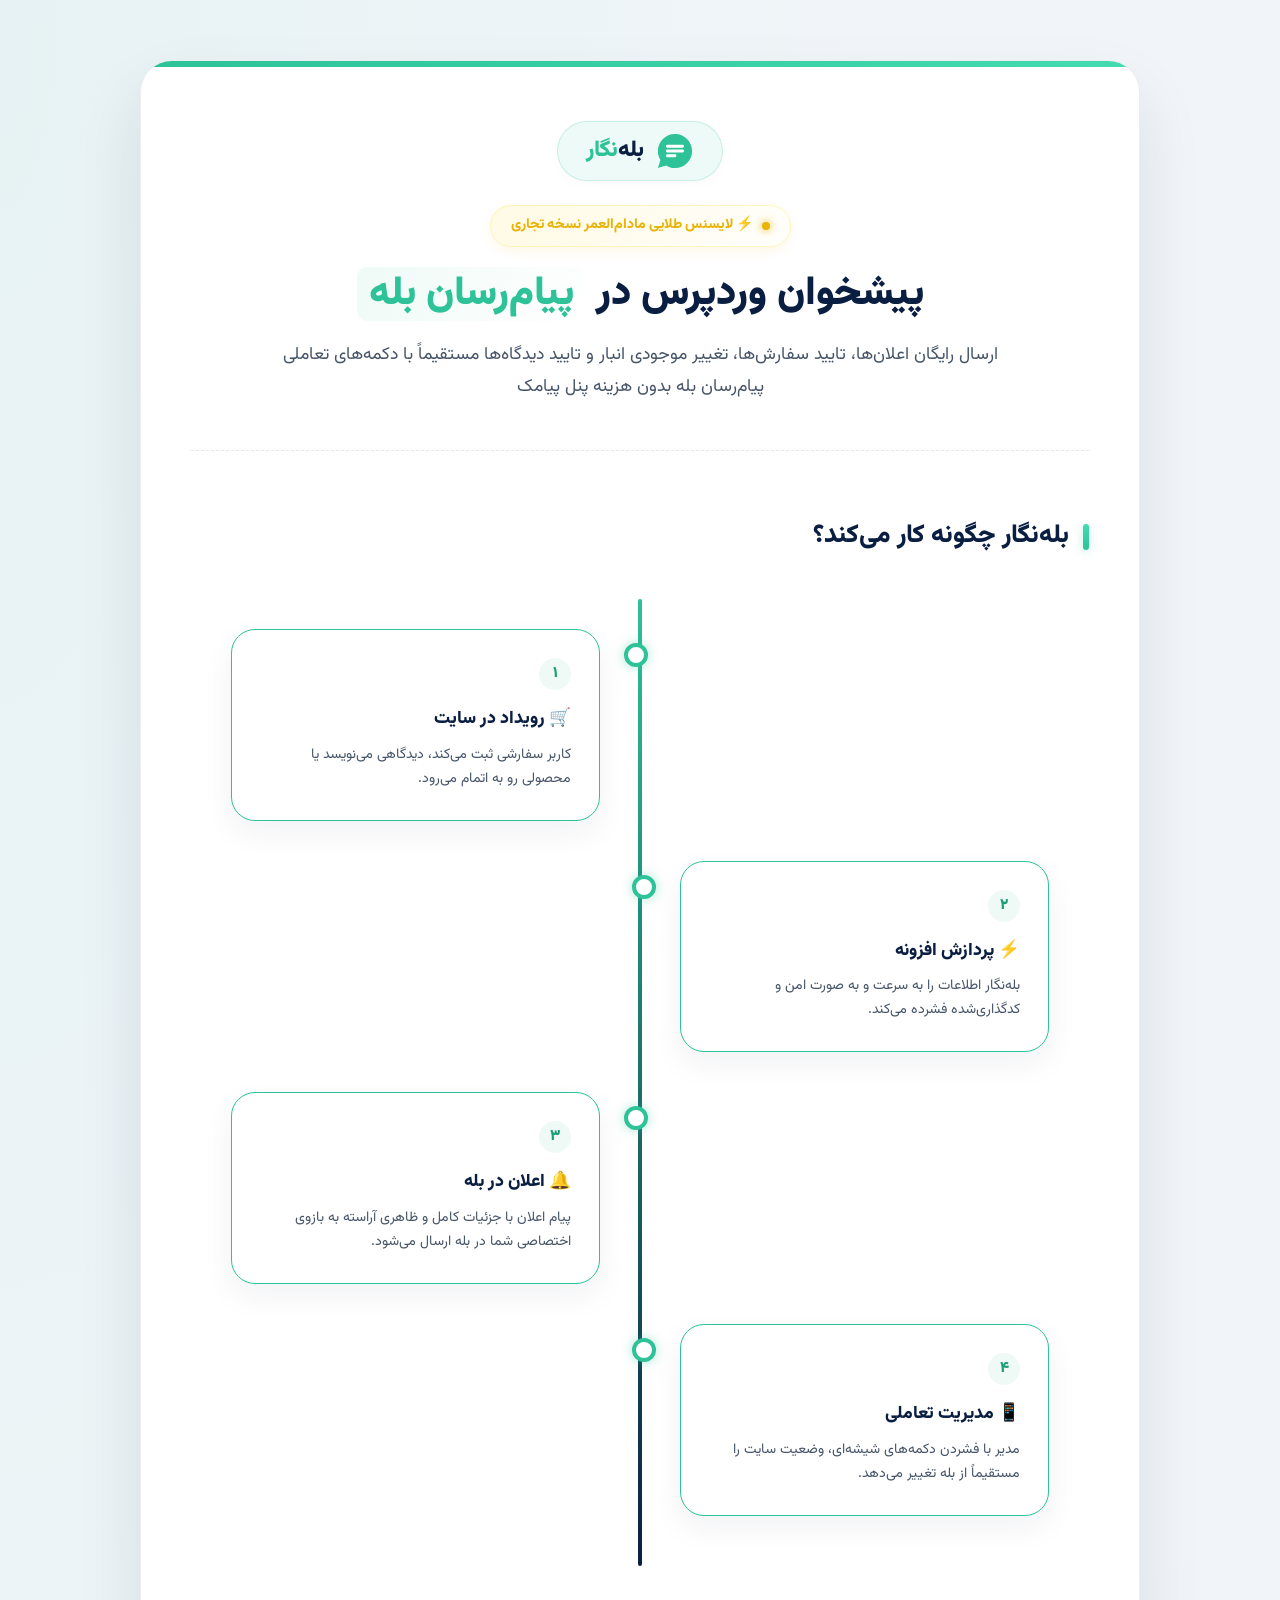
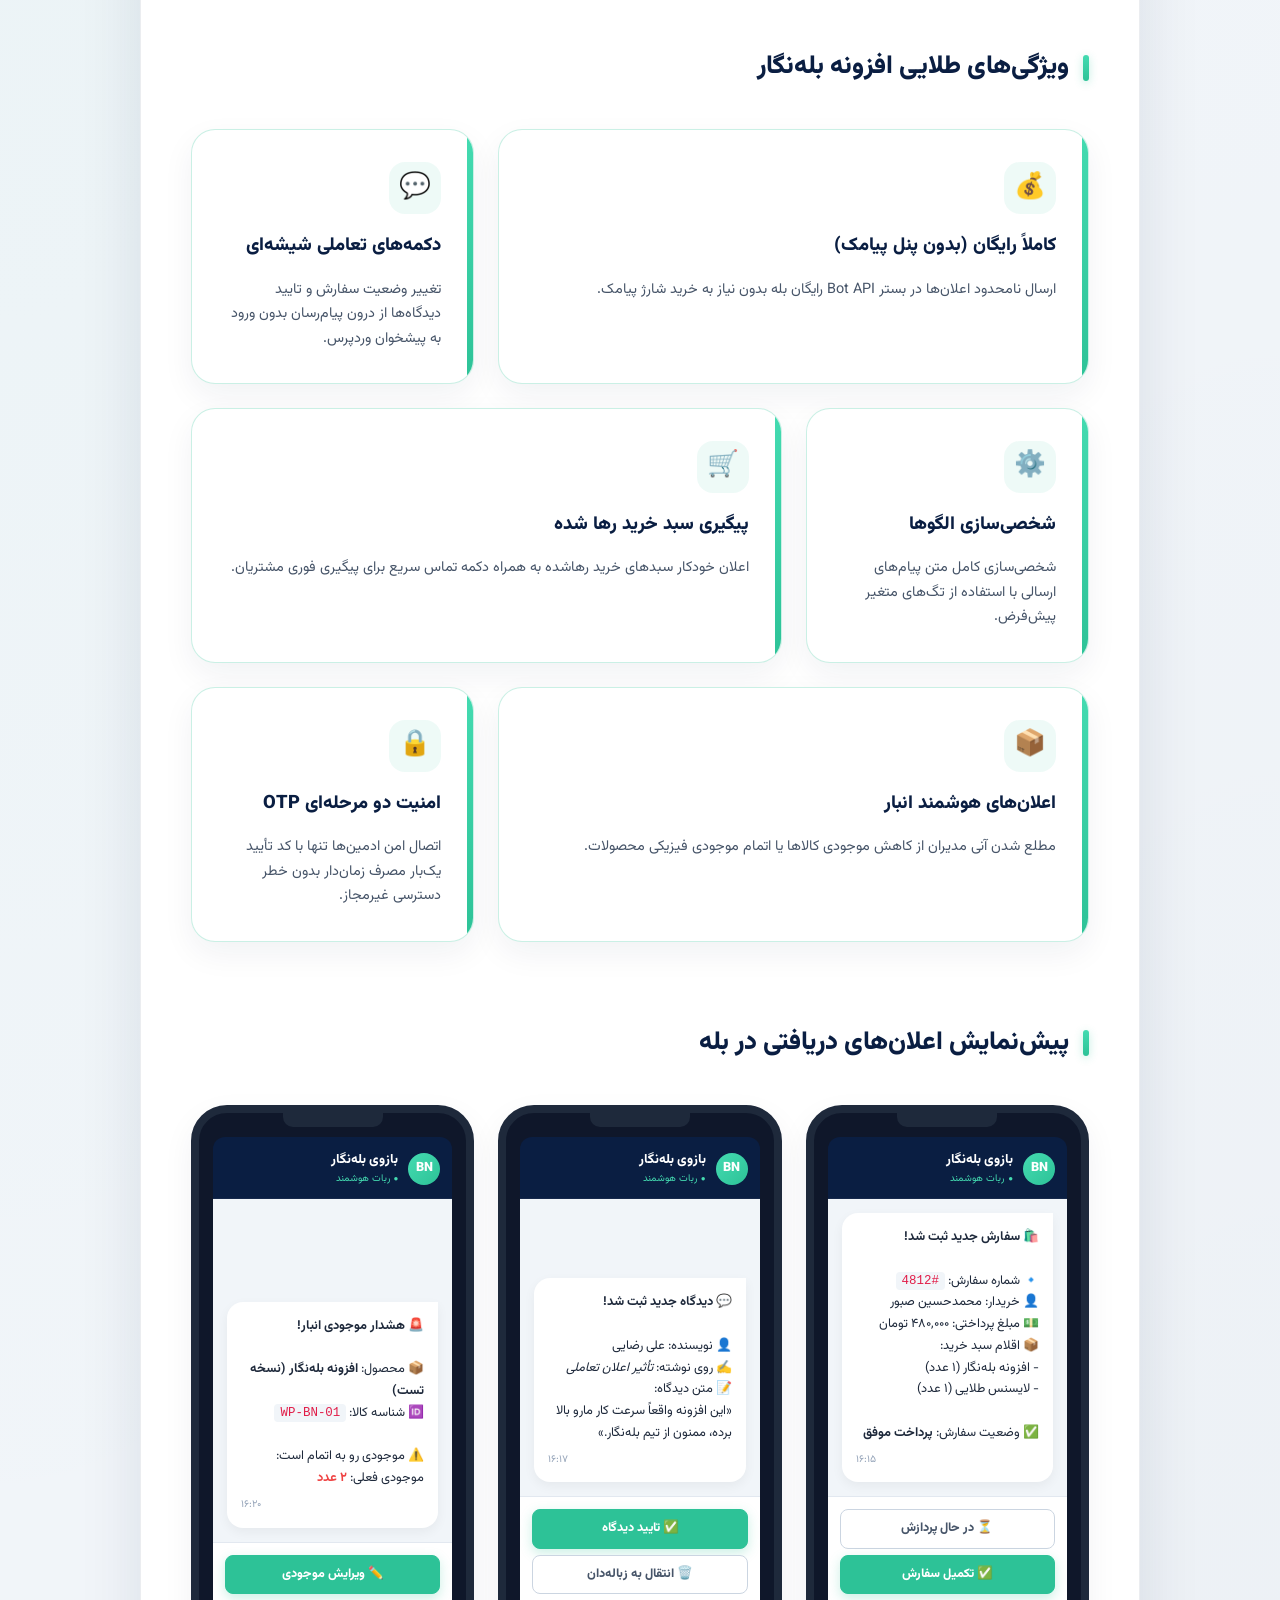
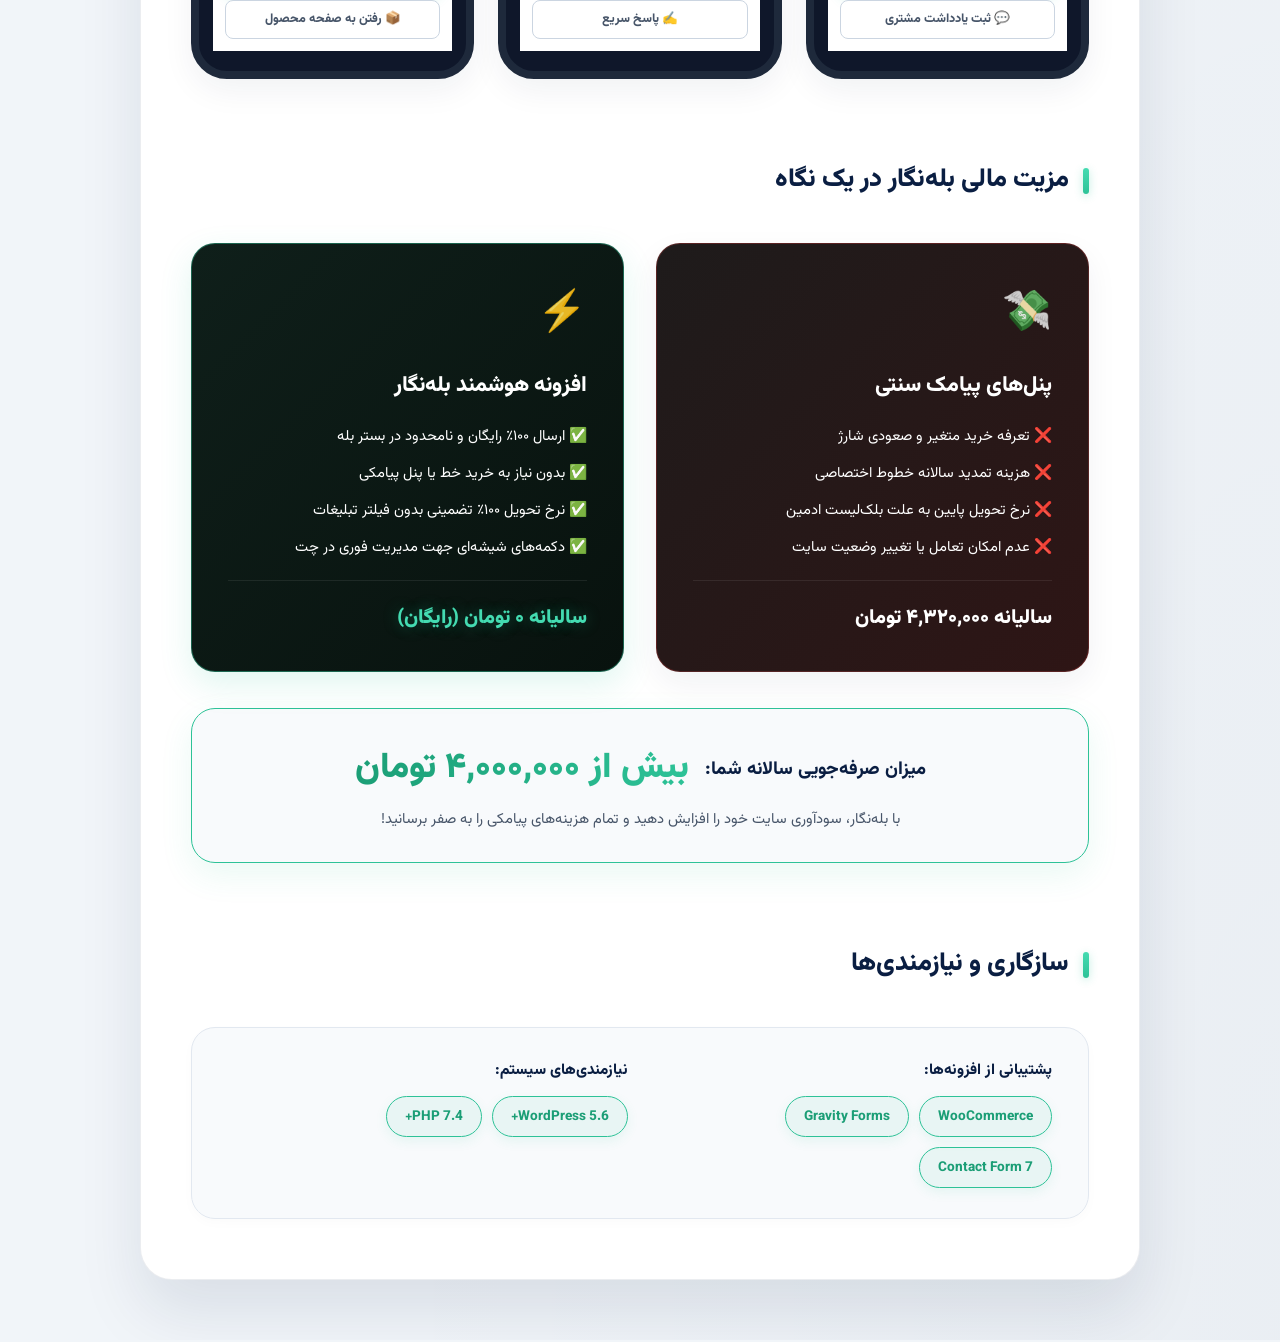
==== commit 7da4ed64: "style: optimize infographic.html layout for static image export" ====
--- a/infographic.html
+++ b/infographic.html
@@ -12,7 +12,7 @@
       --bale-green: #2DC297;
       --bale-green-dark: #1b9e76;
       --bale-green-light: #44dbb1;
-      --bale-green-bg: rgba(45, 194, 151, 0.06);
+      --bale-green-bg: rgba(45, 194, 151, 0.08);
       --bale-green-glow: rgba(45, 194, 151, 0.25);
       
       --wp-navy: #0A1E42;
@@ -39,9 +39,6 @@
       --shadow-sm: 0 4px 12px rgba(9, 30, 66, 0.02);
       --shadow-md: 0 12px 32px rgba(9, 30, 66, 0.06);
       --shadow-lg: 0 32px 64px rgba(9, 30, 66, 0.1);
-      
-      --transition-fast: 0.2s cubic-bezier(0.4, 0, 0.2, 1);
-      --transition-normal: 0.3s cubic-bezier(0.4, 0, 0.2, 1);
     }
 
     /* --- GLOBAL STYLES --- */
@@ -75,9 +72,6 @@
       background: var(--bale-green);
       border-radius: 5px;
     }
-    ::-webkit-scrollbar-thumb:hover {
-      background: var(--bale-green-dark);
-    }
 
     .infographic-wrapper {
       max-width: 1000px;
@@ -113,29 +107,17 @@
       display: inline-flex;
       align-items: center;
       gap: 12px;
-      background-color: var(--neutral-50);
+      background-color: var(--bale-green-bg);
       padding: 10px 28px;
       border-radius: 100px;
-      border: 1px solid var(--neutral-200);
+      border: 1px solid rgba(45, 194, 151, 0.2);
       margin-bottom: 24px;
-      transition: all var(--transition-normal);
       box-shadow: var(--shadow-sm);
-    }
-
-    .logo-container:hover {
-      transform: translateY(-2px);
-      background-color: var(--bale-green-bg);
-      border-color: rgba(45, 194, 151, 0.2);
     }
 
     .logo-icon {
       width: 38px;
       height: 38px;
-      transition: transform var(--transition-normal);
-    }
-
-    .logo-container:hover .logo-icon {
-      transform: rotate(10deg) scale(1.1);
     }
 
     .logo-text {
@@ -152,15 +134,15 @@
       display: inline-flex;
       align-items: center;
       gap: 8px;
-      background: linear-gradient(135deg, rgba(45, 194, 151, 0.1) 0%, rgba(45, 194, 151, 0.03) 100%);
-      border: 1px solid rgba(45, 194, 151, 0.2);
-      color: var(--bale-green-dark);
+      background: linear-gradient(135deg, rgba(253, 224, 71, 0.15) 0%, rgba(253, 224, 71, 0.02) 100%);
+      border: 1px solid rgba(253, 224, 71, 0.3);
+      color: #eab308;
       font-size: 0.88rem;
       font-weight: 800;
       padding: 8px 20px;
       border-radius: 100px;
       margin-bottom: 20px;
-      box-shadow: 0 4px 12px rgba(45, 194, 151, 0.05);
+      box-shadow: 0 4px 12px rgba(234, 179, 8, 0.1);
       position: relative;
     }
 
@@ -168,10 +150,10 @@
       content: '';
       width: 8px;
       height: 8px;
-      background-color: var(--bale-green);
+      background-color: #eab308;
       border-radius: 50%;
       display: inline-block;
-      box-shadow: 0 0 8px var(--bale-green);
+      box-shadow: 0 0 8px #eab308;
       animation: pulse-dot 1.5s infinite;
     }
 
@@ -287,7 +269,6 @@
       border: 4px solid var(--bale-green);
       border-radius: 50%;
       box-shadow: 0 0 12px rgba(45, 194, 151, 0.4);
-      transition: all var(--transition-normal);
     }
 
     .timeline-step.left::after {
@@ -298,27 +279,14 @@
       right: -8px;
     }
 
-    .timeline-step:hover::after {
-      background-color: var(--bale-green-light);
-      transform: scale(1.3);
-      box-shadow: 0 0 18px var(--bale-green-glow);
-    }
-
     .timeline-card {
       background: var(--white);
-      border: 1px solid var(--neutral-200);
+      border: 1.5px solid var(--bale-green);
       border-radius: var(--radius-lg);
       padding: 28px;
-      box-shadow: var(--shadow-sm);
+      box-shadow: var(--shadow-md);
       max-width: 420px;
-      transition: all var(--transition-normal);
       text-align: right;
-    }
-
-    .timeline-card:hover {
-      transform: translateY(-5px);
-      border-color: var(--bale-green);
-      box-shadow: var(--shadow-md);
     }
 
     .timeline-num {
@@ -360,11 +328,10 @@
 
     .bento-card {
       background: var(--white);
-      border: 1px solid var(--neutral-200);
+      border: 1.5px solid rgba(45, 194, 151, 0.25);
       border-radius: var(--radius-lg);
       padding: 32px;
-      box-shadow: var(--shadow-sm);
-      transition: all var(--transition-normal);
+      box-shadow: var(--shadow-md);
       position: relative;
       overflow: hidden;
       display: flex;
@@ -379,17 +346,6 @@
       right: 0;
       width: 6px;
       height: 100%;
-      background: var(--neutral-200);
-      transition: all var(--transition-normal);
-    }
-
-    .bento-card:hover {
-      transform: translateY(-6px);
-      box-shadow: var(--shadow-md);
-      border-color: rgba(45, 194, 151, 0.25);
-    }
-
-    .bento-card:hover::before {
       background: linear-gradient(180deg, var(--bale-green-light) 0%, var(--bale-green) 100%);
     }
 
@@ -401,17 +357,12 @@
       width: 52px;
       height: 52px;
       border-radius: 16px;
-      background-color: var(--neutral-100);
+      background-color: var(--bale-green-bg);
+      color: var(--bale-green-dark);
       display: flex;
       align-items: center;
       justify-content: center;
       font-size: 1.6rem;
-      transition: all var(--transition-normal);
-    }
-
-    .bento-card:hover .bento-icon-box {
-      background-color: var(--bale-green-bg);
-      transform: scale(1.08) rotate(5deg);
     }
 
     .bento-title {
@@ -426,116 +377,25 @@
       line-height: 1.7;
     }
 
-    /* --- INTERACTIVE CHAT CONSOLE --- */
-    .chat-console-grid {
+    /* --- HIGH FIDELITY SIDE-BY-SIDE MOBILE MOCKUPS --- */
+    .mockups-grid {
       display: grid;
-      grid-template-columns: 1.1fr 0.9fr;
-      gap: 40px;
-      align-items: center;
-    }
-
-    .scenario-selector {
+      grid-template-columns: repeat(3, 1fr);
+      gap: 24px;
+      margin-top: 40px;
+    }
+
+    .mockup-device {
+      background: #0f172a;
+      border: 8px solid #1e293b;
+      border-radius: 36px;
+      padding: 20px 14px;
       display: flex;
       flex-direction: column;
-      gap: 18px;
-    }
-
-    .scenario-btn {
-      background: var(--white);
-      border: 1px solid var(--neutral-200);
-      border-radius: var(--radius-lg);
-      padding: 24px;
-      cursor: pointer;
-      display: flex;
-      align-items: flex-start;
-      gap: 18px;
-      text-align: right;
-      transition: all var(--transition-normal);
-      font-family: inherit;
-      box-shadow: var(--shadow-sm);
-    }
-
-    .scenario-btn::before {
-      content: '';
-      position: absolute;
-      top: 0;
-      right: 0;
-      bottom: 0;
-      width: 5px;
-      background: transparent;
-      transition: all var(--transition-normal);
-    }
-
-    .scenario-btn:hover {
-      border-color: rgba(45, 194, 151, 0.25);
-      transform: translateX(-4px);
-    }
-
-    .scenario-btn.active {
-      border-color: var(--bale-green);
-      background-color: var(--bale-green-bg);
+      height: 100%;
       box-shadow: var(--shadow-md);
-    }
-
-    .scenario-icon {
-      font-size: 1.8rem;
-      background: var(--neutral-100);
-      width: 48px;
-      height: 48px;
-      border-radius: 12px;
-      display: flex;
-      align-items: center;
-      justify-content: center;
-      flex-shrink: 0;
-      transition: all var(--transition-normal);
-    }
-
-    .scenario-btn.active .scenario-icon {
-      background: var(--white);
-      box-shadow: 0 4px 10px rgba(45, 194, 151, 0.15);
-    }
-
-    .scenario-info {
-      display: flex;
-      flex-direction: column;
-      gap: 6px;
-    }
-
-    .scenario-title {
-      font-size: 1.1rem;
-      font-weight: 850;
-      color: var(--wp-navy);
-    }
-
-    .scenario-desc {
-      font-size: 0.85rem;
-      color: var(--neutral-600);
-      line-height: 1.6;
-    }
-
-    /* Bezel-less Mobile Mockup */
-    .mockup-wrapper {
-      display: flex;
-      justify-content: center;
-    }
-
-    .mockup-device {
-      width: 320px;
-      height: 540px;
-      background: #0f172a;
-      border: 10px solid #1e293b;
-      border-radius: 40px;
-      box-shadow: 0 30px 60px rgba(0, 0, 0, 0.2);
+      position: relative;
       overflow: hidden;
-      position: relative;
-      display: flex;
-      flex-direction: column;
-      transition: all var(--transition-normal);
-    }
-
-    .mockup-device:hover {
-      box-shadow: 0 40px 80px rgba(45, 194, 151, 0.15);
-      border-color: #273549;
     }
 
     .mockup-notch {
@@ -543,22 +403,25 @@
       top: 0;
       left: 50%;
       transform: translateX(-50%);
-      width: 120px;
-      height: 18px;
+      width: 100px;
+      height: 14px;
       background-color: #1e293b;
-      border-bottom-left-radius: 12px;
-      border-bottom-right-radius: 12px;
+      border-bottom-left-radius: 10px;
+      border-bottom-right-radius: 10px;
       z-index: 10;
     }
 
     .mockup-screen-header {
       background-color: var(--wp-navy);
-      padding: 24px 16px 12px;
-      display: flex;
-      align-items: center;
-      gap: 12px;
+      padding: 12px 12px 10px;
+      display: flex;
+      align-items: center;
+      gap: 10px;
       color: var(--white);
       border-bottom: 1px solid rgba(255, 255, 255, 0.05);
+      border-top-left-radius: 12px;
+      border-top-right-radius: 12px;
+      margin-top: 4px;
     }
 
     .mockup-header-avatar {
@@ -579,12 +442,12 @@
     }
 
     .mockup-bot-name {
-      font-size: 0.85rem;
+      font-size: 0.82rem;
       font-weight: 800;
     }
 
     .mockup-bot-status {
-      font-size: 0.65rem;
+      font-size: 0.62rem;
       color: var(--bale-green-light);
       display: flex;
       align-items: center;
@@ -595,14 +458,12 @@
       content: '●';
       color: var(--bale-green-light);
       font-size: 0.5rem;
-      animation: pulse-dot 1.8s infinite;
     }
 
     .mockup-chat-area {
       flex-grow: 1;
       background-color: #f1f5f9;
-      padding: 16px;
-      overflow-y: auto;
+      padding: 14px;
       display: flex;
       flex-direction: column;
       justify-content: flex-end;
@@ -612,16 +473,10 @@
       background-color: var(--white);
       border-radius: 16px 0 16px 16px;
       padding: 14px;
-      font-size: 0.82rem;
+      font-size: 0.8rem;
       color: var(--neutral-800);
       line-height: 1.7;
       box-shadow: 0 4px 12px rgba(0, 0, 0, 0.05);
-      animation: bubble-fade 0.4s ease both;
-    }
-
-    @keyframes bubble-fade {
-      from { opacity: 0; transform: translateY(10px) scale(0.95); }
-      to { opacity: 1; transform: translateY(0) scale(1); }
     }
 
     .bale-bubble code {
@@ -659,25 +514,21 @@
       font-size: 0.78rem;
       font-weight: 800;
       text-align: center;
-      cursor: pointer;
-      transition: all var(--transition-fast);
       display: flex;
       align-items: center;
       justify-content: center;
     }
 
-    .bale-btn:hover {
-      background-color: var(--bale-green-bg);
-      transform: scale(1.02);
+    .bale-btn.active {
+      background-color: var(--bale-green);
+      color: var(--white);
+      border-color: var(--bale-green);
+      box-shadow: 0 4px 12px rgba(45, 194, 151, 0.25);
     }
 
     .bale-btn.secondary {
       border-color: var(--neutral-300);
       color: var(--neutral-600);
-    }
-
-    .bale-btn.secondary:hover {
-      background-color: var(--neutral-100);
     }
 
     /* --- COMPARISON DASHBOARD --- */
@@ -698,12 +549,6 @@
       position: relative;
       overflow: hidden;
       box-shadow: var(--shadow-md);
-      transition: all var(--transition-normal);
-    }
-
-    .comparison-card:hover {
-      transform: translateY(-6px);
-      box-shadow: var(--shadow-lg);
     }
 
     .comparison-card.red-gradient {
@@ -713,7 +558,8 @@
 
     .comparison-card.green-gradient {
       background: linear-gradient(135deg, #0f1f1a 0%, #08120e 100%);
-      border: 1px solid rgba(45, 194, 151, 0.35);
+      border: 1.5px solid rgba(45, 194, 151, 0.45);
+      box-shadow: 0 12px 32px rgba(45, 194, 151, 0.15);
     }
 
     .card-icon {
@@ -756,11 +602,11 @@
     .savings-summary-box {
       margin-top: 36px;
       background-color: var(--neutral-50);
-      border: 1px solid var(--neutral-200);
+      border: 1.5px solid var(--bale-green);
       border-radius: var(--radius-lg);
       padding: 30px 40px;
       text-align: center;
-      box-shadow: var(--shadow-sm);
+      box-shadow: 0 12px 32px rgba(45, 194, 151, 0.1);
     }
 
     .savings-counter {
@@ -824,31 +670,14 @@
 
     .spec-badge {
       background: var(--white);
-      border: 1px solid var(--neutral-200);
-      color: var(--wp-navy);
+      border: 1.5px solid var(--bale-green);
+      color: var(--bale-green-dark);
+      background-color: var(--bale-green-bg);
       padding: 8px 18px;
       border-radius: 100px;
       font-size: 0.85rem;
       font-weight: 750;
-      box-shadow: var(--shadow-sm);
-      transition: all var(--transition-fast);
-    }
-
-    .spec-badge:hover {
-      transform: translateY(-2px);
-      box-shadow: var(--shadow-md);
-      border-color: var(--neutral-300);
-    }
-
-    .spec-badge.highlight {
-      border-color: var(--bale-green);
-      color: var(--bale-green-dark);
-      background-color: var(--bale-green-bg);
-    }
-
-    .spec-badge.highlight:hover {
-      background-color: rgba(45, 194, 151, 0.12);
-      box-shadow: 0 4px 12px rgba(45, 194, 151, 0.15);
+      box-shadow: 0 4px 12px rgba(45, 194, 151, 0.1);
     }
 
     /* --- RESPONSIVE MEDIA QUERIES --- */
@@ -874,12 +703,10 @@
       .features-bento-grid {
         grid-template-columns: repeat(2, 1fr);
       }
-      .chat-console-grid {
+      .mockups-grid {
         grid-template-columns: 1fr;
-        gap: 30px;
-      }
-      .mockup-wrapper {
-        order: -1;
+        max-width: 420px;
+        margin: 0 auto;
       }
       .comparison-dashboard {
         grid-template-columns: 1fr;
@@ -1023,59 +850,97 @@
       </div>
     </section>
 
-    <!-- --- INTERACTIVE CHAT CONSOLE --- -->
+    <!-- --- STATIC BALE MOCKUPS --- -->
     <section class="info-section">
-      <h2 class="section-headline">پیش‌نمایش تعاملی اعلان‌ها در بله</h2>
-      
-      <div class="chat-console-grid">
+      <h2 class="section-headline">پیش‌نمایش اعلان‌های دریافتی در بله</h2>
+      <div class="mockups-grid">
         
-        <!-- Controls -->
-        <div class="scenario-selector">
-          <button class="scenario-btn active" onclick="switchScenario('orders', this)">
-            <div class="scenario-icon">🛍️</div>
-            <div class="scenario-info">
-              <h3 class="scenario-title">اعلان سفارش جدید ووکامرس</h3>
-              <p class="scenario-desc">رصد تراکنش‌ها و اقلام خرید با دکمه تعاملی تغییر وضعیت به تکمیل شده یا در حال پردازش.</p>
+        <!-- Mockup 1: Orders -->
+        <div class="mockup-device">
+          <div class="mockup-notch"></div>
+          <div class="mockup-screen-header">
+            <div class="mockup-header-avatar">BN</div>
+            <div class="mockup-header-text">
+              <span class="mockup-bot-name">بازوی بله‌نگار</span>
+              <span class="mockup-bot-status">ربات هوشمند</span>
             </div>
-          </button>
+          </div>
           
-          <button class="scenario-btn" onclick="switchScenario('comments', this)">
-            <div class="scenario-icon">💬</div>
-            <div class="scenario-info">
-              <h3 class="scenario-title">دیدگاه جدید در وب‌سایت</h3>
-              <p class="scenario-desc">پاسخ متنی مستقیم یا تایید و رد دیدگاه‌های سایت بدون خروج از برنامه بله.</p>
+          <div class="mockup-chat-area">
+            <div class="bale-bubble">
+              🛍️ <b>سفارش جدید ثبت شد!</b><br><br>
+              🔹 شماره سفارش: <code>#4812</code><br>
+              👤 خریدار: محمدحسین صبور<br>
+              💵 مبلغ پرداختی: ۴۸۰,۰۰۰ تومان<br>
+              📦 اقلام سبد خرید:<br>
+              - افزونه بله‌نگار (۱ عدد)<br>
+              - لایسنس طلایی (۱ عدد)<br><br>
+              ✅ وضعیت سفارش: <b>پرداخت موفق</b>
+              <span class="bale-meta">۱۶:۱۵</span>
             </div>
-          </button>
+          </div>
+
+          <div class="mockup-keyboard-area">
+            <div class="bale-btn secondary">⏳ در حال پردازش</div>
+            <div class="bale-btn active">✅ تکمیل سفارش</div>
+            <div class="bale-btn secondary">💬 ثبت یادداشت مشتری</div>
+          </div>
+        </div>
+
+        <!-- Mockup 2: Comments -->
+        <div class="mockup-device">
+          <div class="mockup-notch"></div>
+          <div class="mockup-screen-header">
+            <div class="mockup-header-avatar">BN</div>
+            <div class="mockup-header-text">
+              <span class="mockup-bot-name">بازوی بله‌نگار</span>
+              <span class="mockup-bot-status">ربات هوشمند</span>
+            </div>
+          </div>
           
-          <button class="scenario-btn" onclick="switchScenario('stock', this)">
-            <div class="scenario-icon">🚨</div>
-            <div class="scenario-info">
-              <h3 class="scenario-title">هشدار موجودی انبار کالا</h3>
-              <p class="scenario-desc">اعلام لحظه‌ای کاهش کالاها به تعداد بحرانی با امکان ویرایش مستقیم محصول.</p>
+          <div class="mockup-chat-area">
+            <div class="bale-bubble">
+              💬 <b>دیدگاه جدید ثبت شد!</b><br><br>
+              👤 نویسنده: علی رضایی<br>
+              ✍️ روی نوشته: <i>تأثیر اعلان تعاملی</i><br>
+              📝 متن دیدگاه:<br>
+              «این افزونه واقعاً سرعت کار مارو بالا برده، ممنون از تیم بله‌نگار.»
+              <span class="bale-meta">۱۶:۱۷</span>
             </div>
-          </button>
-        </div>
-        
-        <!-- Device Screen Mockup -->
-        <div class="mockup-wrapper">
-          <div class="mockup-device">
-            <div class="mockup-notch"></div>
-            
-            <div class="mockup-screen-header">
-              <div class="mockup-header-avatar">BN</div>
-              <div class="mockup-header-text">
-                <span class="mockup-bot-name">بازوی بله‌نگار</span>
-                <span class="mockup-bot-status">ربات هوشمند</span>
-              </div>
+          </div>
+
+          <div class="mockup-keyboard-area">
+            <div class="bale-btn active">✅ تایید دیدگاه</div>
+            <div class="bale-btn secondary">🗑️ انتقال به زباله‌دان</div>
+            <div class="bale-btn secondary">✍️ پاسخ سریع</div>
+          </div>
+        </div>
+
+        <!-- Mockup 3: Inventory Warnings -->
+        <div class="mockup-device">
+          <div class="mockup-notch"></div>
+          <div class="mockup-screen-header">
+            <div class="mockup-header-avatar">BN</div>
+            <div class="mockup-header-text">
+              <span class="mockup-bot-name">بازوی بله‌نگار</span>
+              <span class="mockup-bot-status">ربات هوشمند</span>
             </div>
-            
-            <div class="mockup-chat-area" id="mockup-chat-area">
-              <!-- Dynamically populated bubble -->
+          </div>
+          
+          <div class="mockup-chat-area">
+            <div class="bale-bubble">
+              🚨 <b>هشدار موجودی انبار!</b><br><br>
+              📦 محصول: <b>افزونه بله‌نگار (نسخه تست)</b><br>
+              🆔 شناسه کالا: <code>WP-BN-01</code><br><br>
+              ⚠️ موجودی رو به اتمام است:<br>
+              موجودی فعلی: <span style="color:#ef4444; font-weight:bold;">۲ عدد</span>
+              <span class="bale-meta">۱۶:۲۰</span>
             </div>
-            
-            <div class="mockup-keyboard-area" id="mockup-keyboard-area">
-              <!-- Dynamically populated buttons -->
-            </div>
+          </div>
+
+          <div class="mockup-keyboard-area">
+            <div class="bale-btn active">✏️ ویرایش موجودی</div>
+            <div class="bale-btn secondary">📦 رفتن به صفحه محصول</div>
           </div>
         </div>
 
@@ -1132,16 +997,16 @@
           <span class="spec-title-label">پشتیبانی از افزونه‌ها:</span>
           <div class="badge-list">
             <span class="spec-badge highlight">WooCommerce</span>
-            <span class="spec-badge">Gravity Forms</span>
-            <span class="spec-badge">Contact Form 7</span>
+            <span class="spec-badge highlight">Gravity Forms</span>
+            <span class="spec-badge highlight">Contact Form 7</span>
           </div>
         </div>
 
         <div class="spec-group">
           <span class="spec-title-label">نیازمندی‌های سیستم:</span>
           <div class="badge-list">
-            <span class="spec-badge">WordPress 5.6+</span>
-            <span class="spec-badge">PHP 7.4+</span>
+            <span class="spec-badge highlight">WordPress 5.6+</span>
+            <span class="spec-badge highlight">PHP 7.4+</span>
           </div>
         </div>
 
@@ -1150,78 +1015,5 @@
 
   </div>
 
-  <!-- --- JAVASCRIPT FOR CHAT SIMULATION --- -->
-  <script>
-    const scenarios = {
-      orders: {
-        bubble: `🛍️ <b>سفارش جدید ثبت شد!</b><br><br>
-                 🔹 شماره سفارش: <code>#4812</code><br>
-                 👤 خریدار: محمدحسین صبور<br>
-                 💵 مبلغ پرداختی: ۴۸۰,۰۰۰ تومان<br>
-                 📦 اقلام سبد خرید:<br>
-                 - افزونه بله‌نگار (۱ عدد)<br>
-                 - لایسنس طلایی (۱ عدد)<br><br>
-                 ✅ وضعیت سفارش: <b>پرداخت موفق</b>
-                 <span class="bale-meta">۱۶:۱۵</span>`,
-        buttons: [
-          { text: '⏳ در حال پردازش', type: 'primary' },
-          { text: '✅ تکمیل سفارش', type: 'primary' },
-          { text: '💬 ثبت یادداشت مشتری', type: 'secondary' }
-        ]
-      },
-      comments: {
-        bubble: `💬 <b>دیدگاه جدید ثبت شد!</b><br><br>
-                 👤 نویسنده: علی رضایی<br>
-                 ✍️ روی نوشته: <i>تأثیر اعلان تعاملی</i><br>
-                 📝 متن دیدگاه:<br>
-                 «این افزونه واقعاً سرعت کار مارو بالا برده، ممنون از تیم بله‌نگار.»
-                 <span class="bale-meta">۱۶:۱۷</span>`,
-        buttons: [
-          { text: '✅ تایید دیدگاه', type: 'primary' },
-          { text: '🗑️ انتقال به زباله‌دان', type: 'secondary' },
-          { text: '✍️ پاسخ سریع', type: 'secondary' }
-        ]
-      },
-      stock: {
-        bubble: `🚨 <b>هشدار موجودی انبار!</b><br><br>
-                 📦 محصول: <b>افزونه بله‌نگار (نسخه تست)</b><br>
-                 🆔 شناسه کالا: <code>WP-BN-01</code><br><br>
-                 ⚠️ موجودی رو به اتمام است:<br>
-                 موجودی فعلی: <span style="color:#ef4444; font-weight:bold;">۲ عدد</span>
-                 <span class="bale-meta">۱۶:۲۰</span>`,
-        buttons: [
-          { text: '✏️ ویرایش موجودی', type: 'primary' },
-          { text: '📦 رفتن به صفحه محصول', type: 'secondary' }
-        ]
-      }
-    };
-
-    function switchScenario(scenarioKey, element) {
-      // Toggle selector buttons active class
-      const buttons = document.querySelectorAll('.scenario-btn');
-      buttons.forEach(btn => btn.classList.remove('active'));
-      element.classList.add('active');
-
-      const scenario = scenarios[scenarioKey];
-      const chatArea = document.getElementById('mockup-chat-area');
-      const keyboardArea = document.getElementById('mockup-keyboard-area');
-
-      // Update Chat Bubble
-      chatArea.innerHTML = `<div class="bale-bubble">${scenario.bubble}</div>`;
-
-      // Update Keyboard Buttons
-      keyboardArea.innerHTML = '';
-      scenario.buttons.forEach(btn => {
-        const classNames = btn.type === 'secondary' ? 'bale-btn secondary' : 'bale-btn';
-        keyboardArea.innerHTML += `<div class="${classNames}">${btn.text}</div>`;
-      });
-    }
-
-    // Initialize with orders scenario
-    document.addEventListener('DOMContentLoaded', () => {
-      const firstBtn = document.querySelector('.scenario-btn');
-      switchScenario('orders', firstBtn);
-    });
-  </script>
 </body>
 </html>
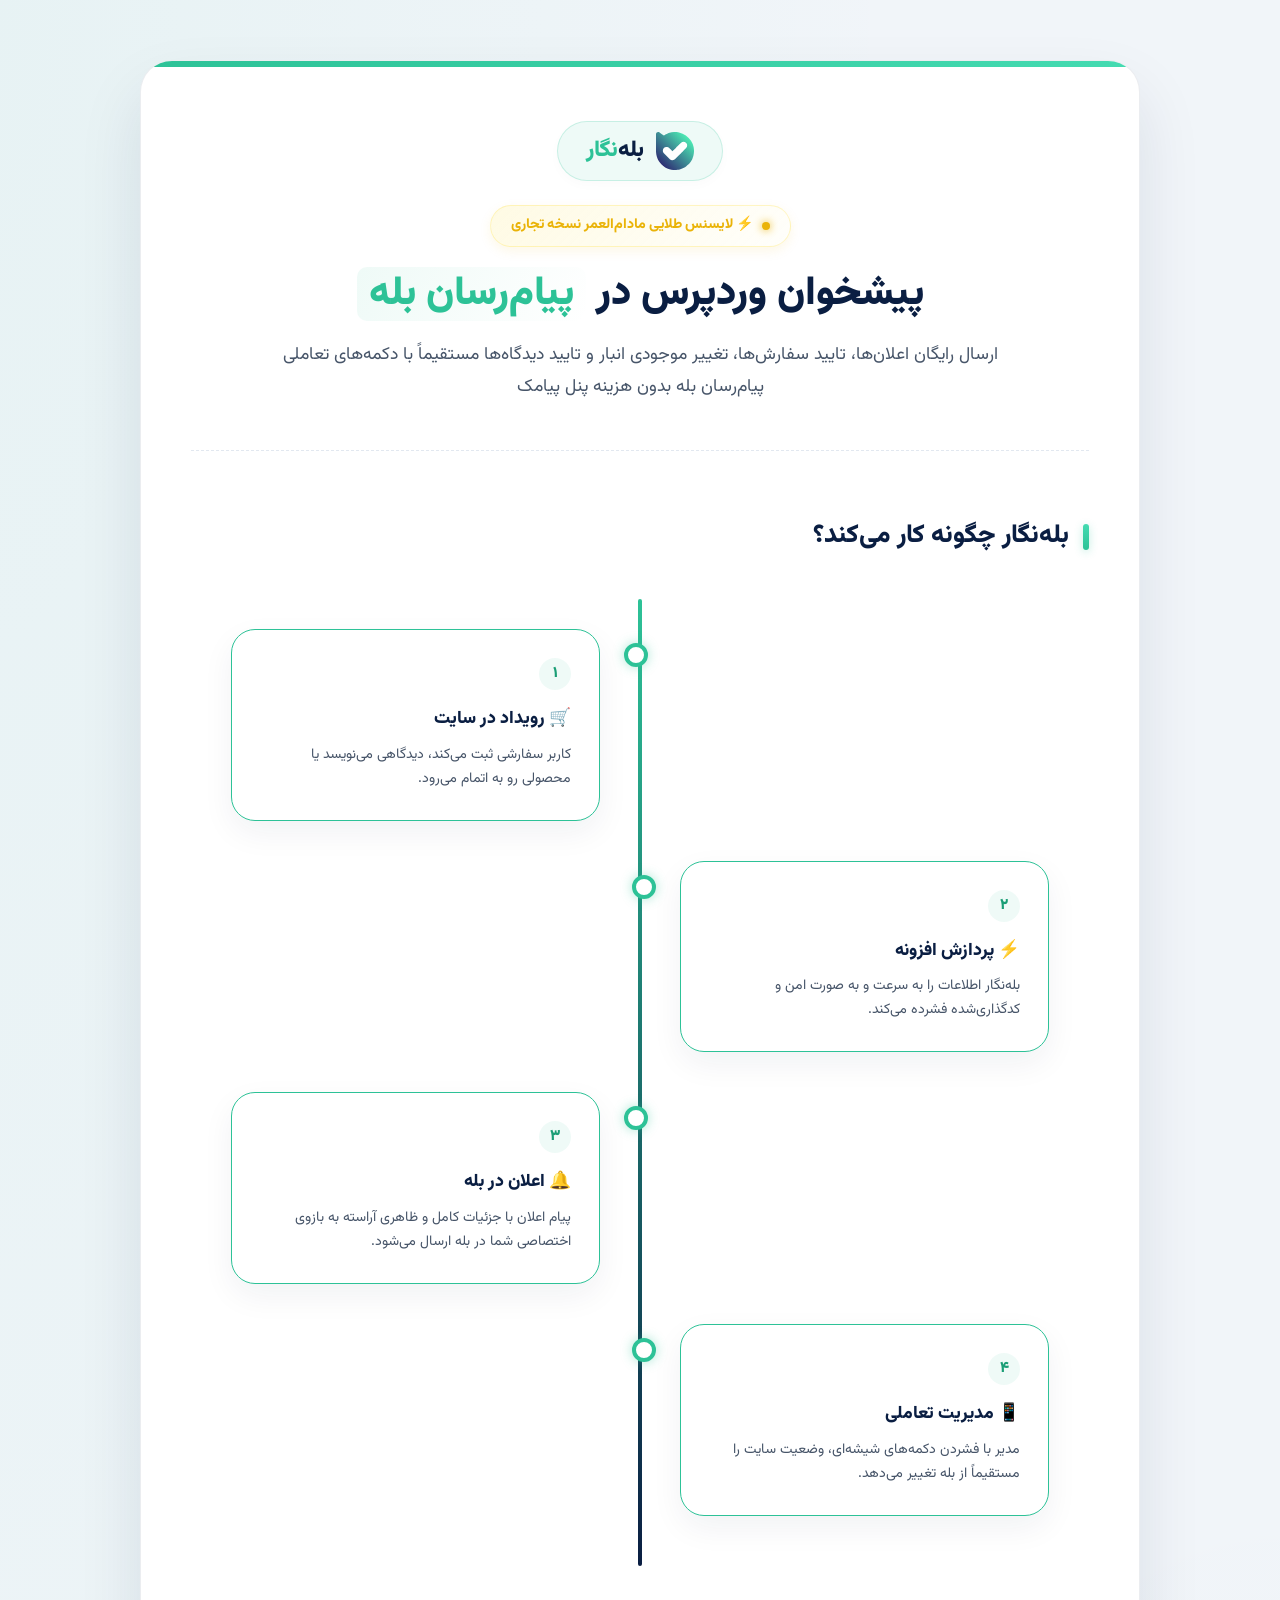
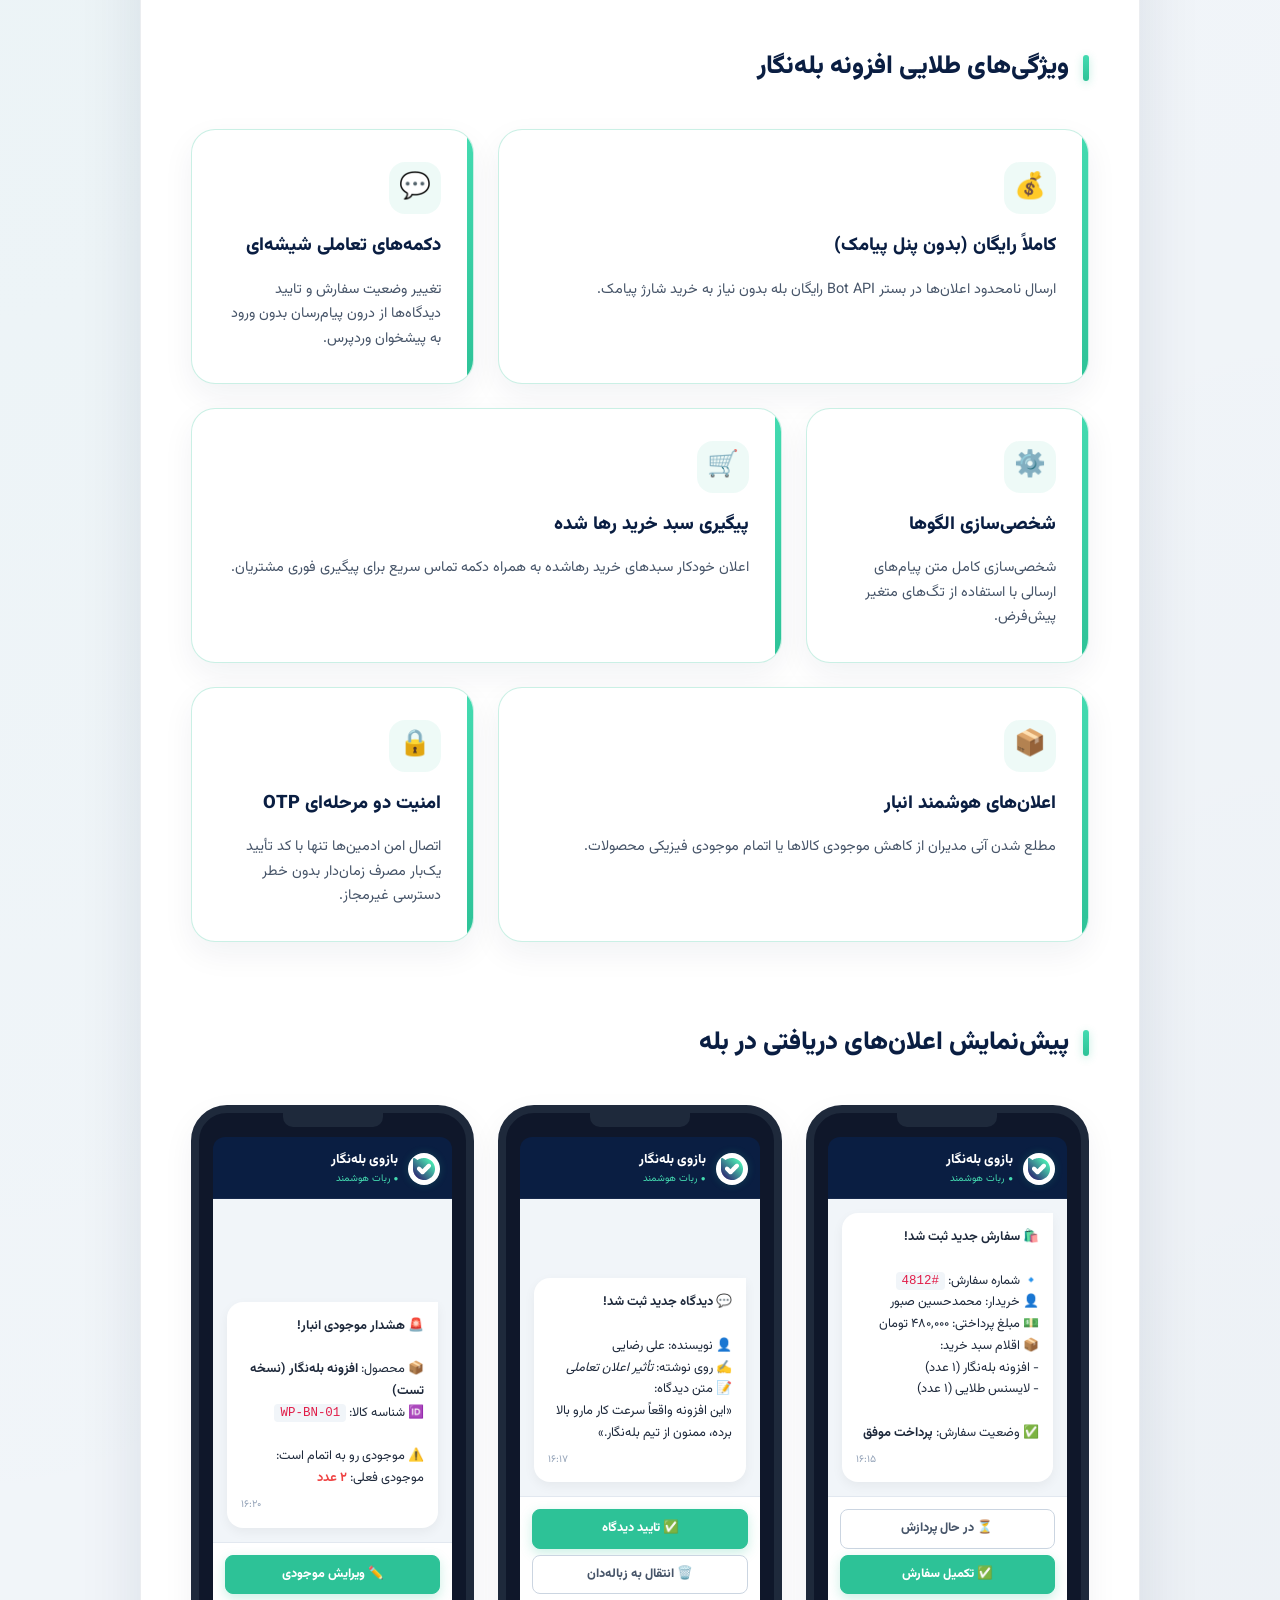
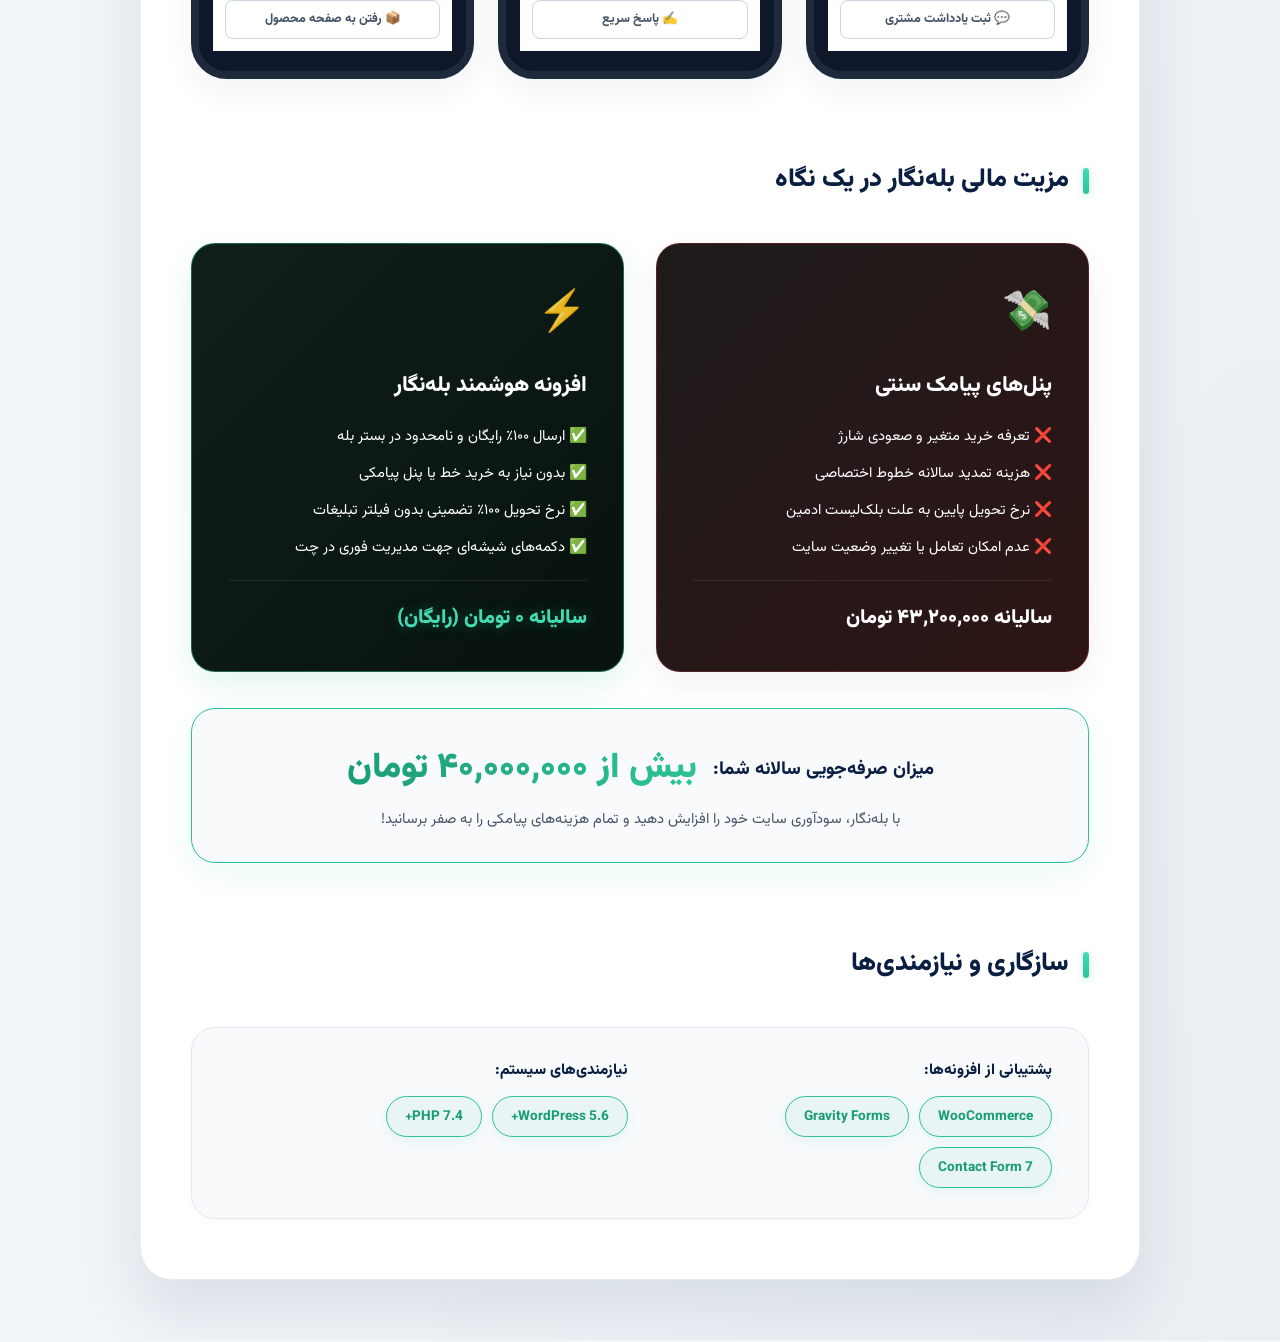
==== commit 59bc7cf2: "fix: replace placeholder logos with official bale logo and update savings amount calculation" ====
--- a/infographic.html
+++ b/infographic.html
@@ -428,12 +428,18 @@
       width: 32px;
       height: 32px;
       border-radius: 50%;
-      background: linear-gradient(135deg, var(--bale-green-light) 0%, var(--bale-green) 100%);
+      background: var(--white);
       display: flex;
       align-items: center;
       justify-content: center;
-      font-weight: 850;
-      font-size: 0.8rem;
+      overflow: hidden;
+      box-shadow: 0 0 8px rgba(45, 194, 151, 0.2);
+    }
+
+    .mockup-header-avatar img {
+      width: 22px;
+      height: 22px;
+      object-fit: contain;
     }
 
     .mockup-header-text {
@@ -751,10 +757,7 @@
     <!-- --- HEADER --- -->
     <header class="info-header">
       <div class="logo-container">
-        <svg class="logo-icon" viewBox="0 0 40 40" fill="none" xmlns="http://www.w3.org/2000/svg">
-          <path d="M20 38C29.9411 38 38 29.9411 38 20C38 10.0589 29.9411 2 20 2C10.0589 2 2 10.0589 2 20C2 23.4799 2.98393 26.7299 4.69315 29.5L2 38L10.5 35.3068C13.2701 37.0161 16.5201 38 20 38Z" fill="#2DC297"/>
-          <path d="M12 15H28M12 20H28M12 25H20" stroke="white" stroke-width="3" stroke-linecap="round"/>
-        </svg>
+        <img src="assets/images/logo.svg" alt="بله‌نگار" class="logo-icon">
         <span class="logo-text">بله‌<span>نگار</span></span>
       </div>
       <br>
@@ -859,7 +862,9 @@
         <div class="mockup-device">
           <div class="mockup-notch"></div>
           <div class="mockup-screen-header">
-            <div class="mockup-header-avatar">BN</div>
+            <div class="mockup-header-avatar">
+              <img src="assets/images/logo.svg" alt="بله‌نگار">
+            </div>
             <div class="mockup-header-text">
               <span class="mockup-bot-name">بازوی بله‌نگار</span>
               <span class="mockup-bot-status">ربات هوشمند</span>
@@ -891,7 +896,9 @@
         <div class="mockup-device">
           <div class="mockup-notch"></div>
           <div class="mockup-screen-header">
-            <div class="mockup-header-avatar">BN</div>
+            <div class="mockup-header-avatar">
+              <img src="assets/images/logo.svg" alt="بله‌نگار">
+            </div>
             <div class="mockup-header-text">
               <span class="mockup-bot-name">بازوی بله‌نگار</span>
               <span class="mockup-bot-status">ربات هوشمند</span>
@@ -920,7 +927,9 @@
         <div class="mockup-device">
           <div class="mockup-notch"></div>
           <div class="mockup-screen-header">
-            <div class="mockup-header-avatar">BN</div>
+            <div class="mockup-header-avatar">
+              <img src="assets/images/logo.svg" alt="بله‌نگار">
+            </div>
             <div class="mockup-header-text">
               <span class="mockup-bot-name">بازوی بله‌نگار</span>
               <span class="mockup-bot-status">ربات هوشمند</span>
@@ -962,7 +971,7 @@
             <li>❌ نرخ تحویل پایین به علت بلک‌لیست ادمین</li>
             <li>❌ عدم امکان تعامل یا تغییر وضعیت سایت</li>
           </ul>
-          <div class="card-cost">سالیانه ۴,۳۲۰,۰۰۰ تومان</div>
+          <div class="card-cost">سالیانه ۴۳,۲۰۰,۰۰۰ تومان</div>
         </div>
         
         <div class="comparison-card green-gradient">
@@ -982,7 +991,7 @@
       <div class="savings-summary-box">
         <div class="savings-counter">
           <span class="savings-label">میزان صرفه‌جویی سالانه شما:</span>
-          <span class="savings-amount">بیش از ۴,۰۰۰,۰۰۰ تومان</span>
+          <span class="savings-amount">بیش از ۴۰,۰۰۰,۰۰۰ تومان</span>
         </div>
         <p class="savings-desc">با بله‌نگار، سودآوری سایت خود را افزایش دهید و تمام هزینه‌های پیامکی را به صفر برسانید!</p>
       </div>
